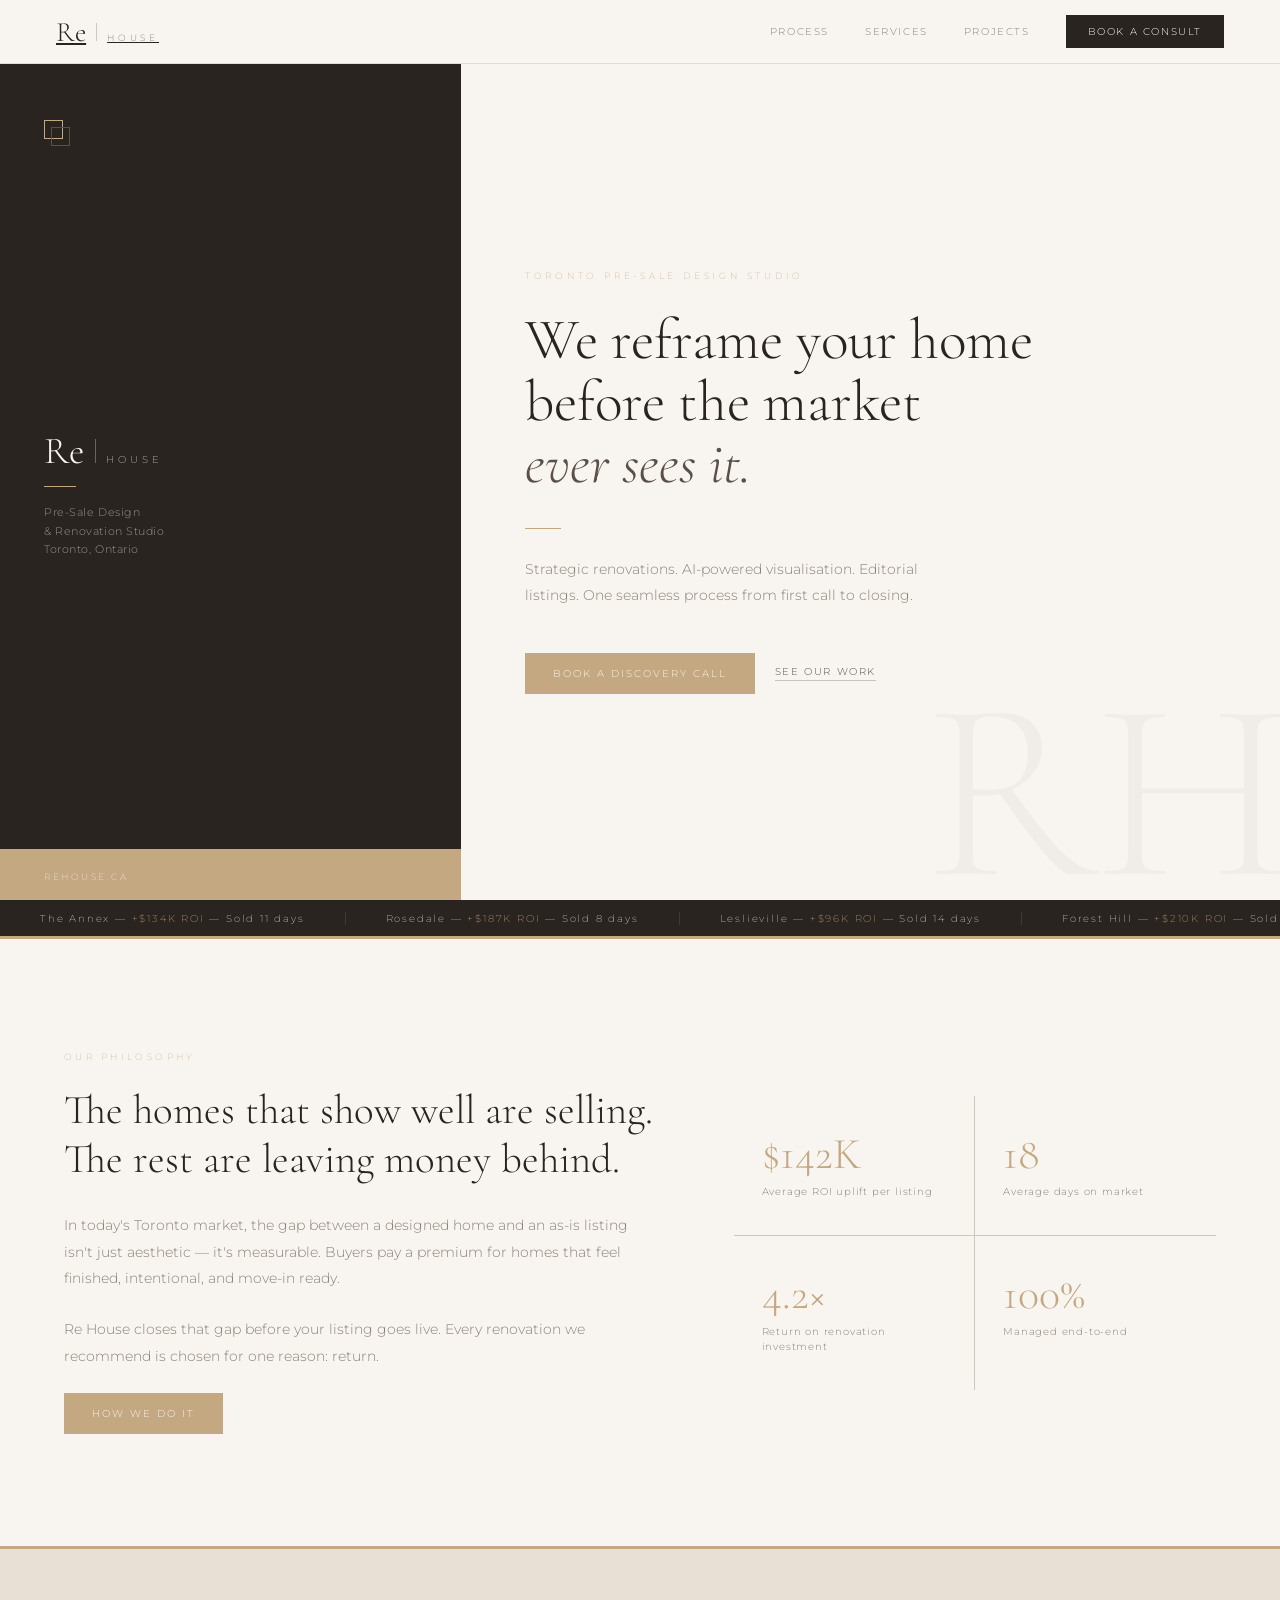
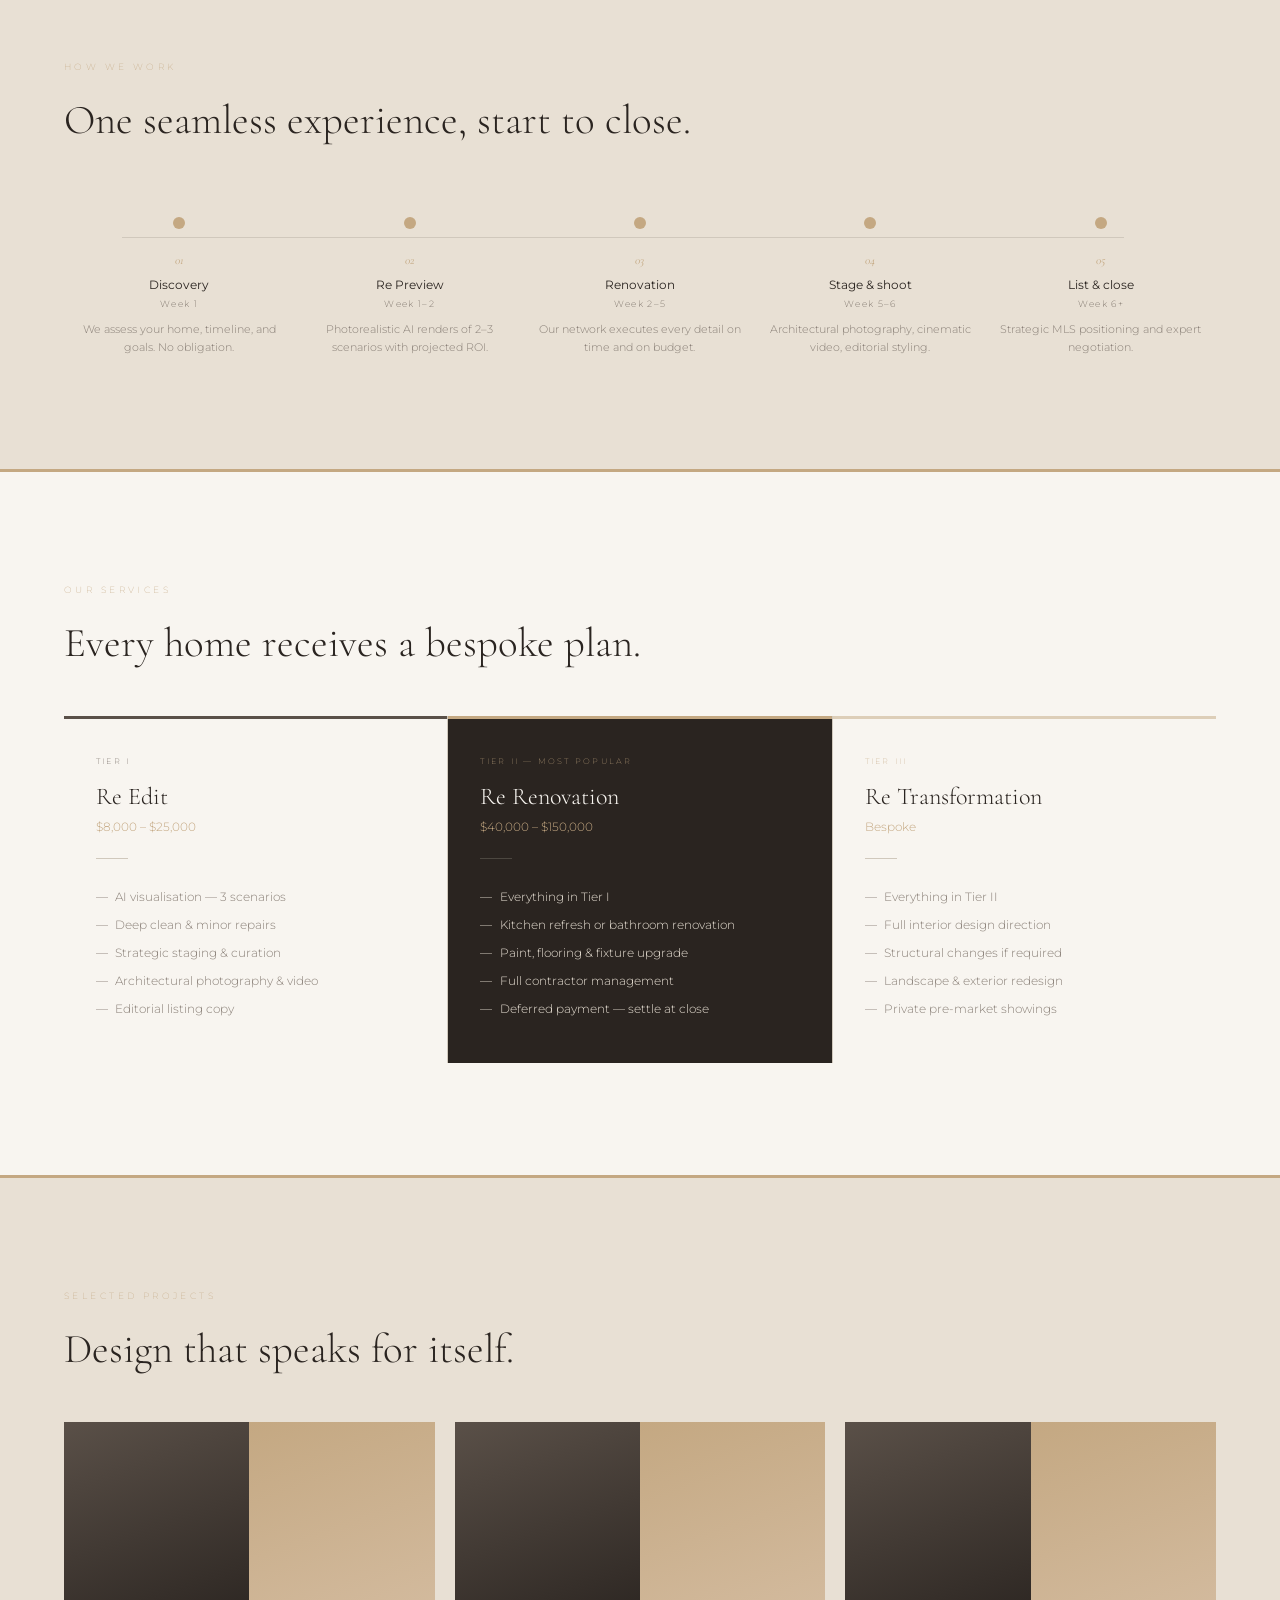
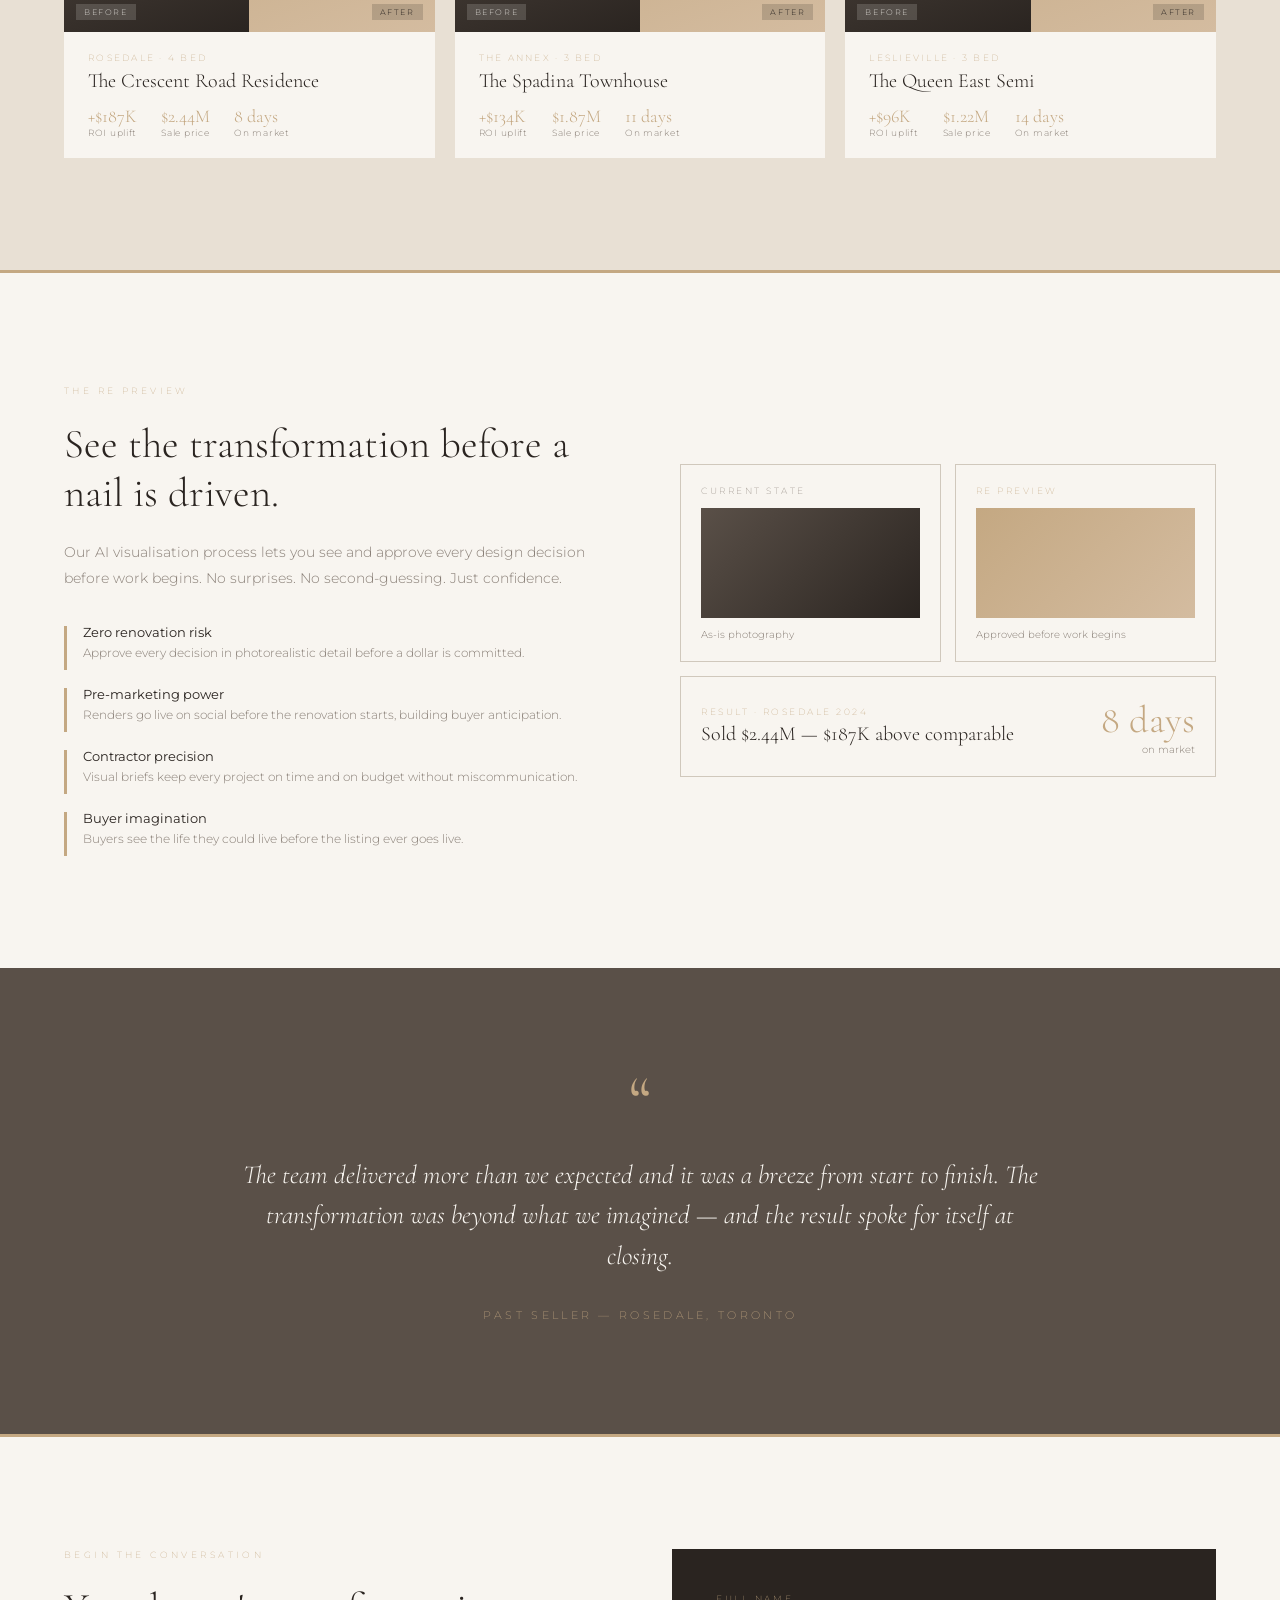
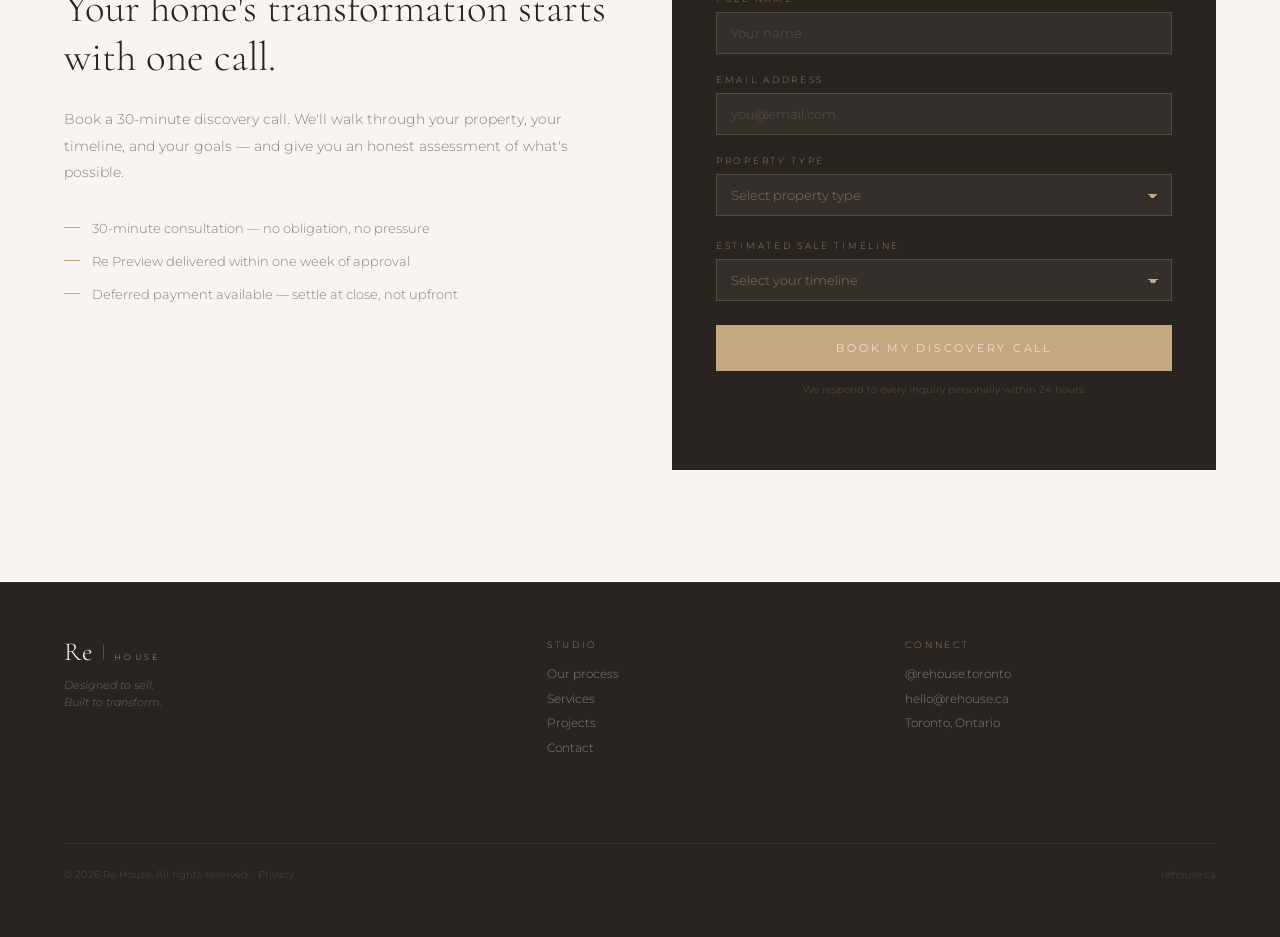
==== index.html @ 4e1f8140 "Initial commit: Re House website Static site with separated HTML/CSS/JS and assets: - index.html hom" ====
<!DOCTYPE html>
<html lang="en">
<head>
  <meta charset="UTF-8">
  <meta name="viewport" content="width=device-width, initial-scale=1.0">

  <!-- ============================================================
       SEO
       ============================================================ -->
  <title>Re House — Toronto Pre-Sale Design &amp; Renovation Studio</title>
  <meta name="description" content="Re House prepares Toronto homes for sale with strategic renovations, AI-powered visualisation and editorial listings. One seamless process from first call to closing.">
  <meta name="author" content="Re House">
  <link rel="canonical" href="https://rehouse.ca/">

  <!-- Social sharing (Open Graph + Twitter) -->
  <meta property="og:type" content="website">
  <meta property="og:title" content="Re House — Toronto Pre-Sale Design &amp; Renovation Studio">
  <meta property="og:description" content="We reframe your home before the market ever sees it. Strategic renovations, AI visualisation and editorial listings.">
  <meta property="og:url" content="https://rehouse.ca/">
  <meta property="og:image" content="https://rehouse.ca/assets/images/rehouse-logo-square-dark.jpg">
  <meta property="og:locale" content="en_CA">
  <meta name="twitter:card" content="summary_large_image">
  <meta name="twitter:title" content="Re House — Toronto Pre-Sale Design &amp; Renovation Studio">
  <meta name="twitter:description" content="We reframe your home before the market ever sees it.">
  <meta name="twitter:image" content="https://rehouse.ca/assets/images/rehouse-logo-square-dark.jpg">
  <meta name="theme-color" content="#2A2420">

  <!-- Favicon -->
  <link rel="icon" type="image/svg+xml" href="assets/icons/favicon.svg">
  <link rel="apple-touch-icon" href="assets/images/rehouse-logo-square-dark.jpg">

  <!-- ============================================================
       FONTS
       ============================================================ -->
  <link rel="preconnect" href="https://fonts.googleapis.com">
  <link rel="preconnect" href="https://fonts.gstatic.com" crossorigin>
  <link href="https://fonts.googleapis.com/css2?family=Cormorant+Garamond:ital,wght@0,200;0,300;0,400;1,200;1,300;1,400&family=Montserrat:wght@200;300;400;500&display=swap" rel="stylesheet">

  <!-- ============================================================
       STYLES
       ============================================================ -->
  <link rel="stylesheet" href="css/style.css">
  <link rel="stylesheet" href="css/responsive.css">

  <!-- ============================================================
       STRUCTURED DATA — helps Google show the business properly
       ============================================================ -->
  <script type="application/ld+json">
  {
    "@context": "https://schema.org",
    "@type": "HomeAndConstructionBusiness",
    "name": "Re House",
    "description": "Pre-sale design and renovation studio preparing Toronto homes for market.",
    "url": "https://rehouse.ca/",
    "email": "hello@rehouse.ca",
    "areaServed": {
      "@type": "City",
      "name": "Toronto",
      "address": {
        "@type": "PostalAddress",
        "addressRegion": "ON",
        "addressCountry": "CA"
      }
    },
    "slogan": "Designed to sell. Built to transform."
  }
  </script>
</head>

<body>

<a class="skip-link" href="#main">Skip to content</a>

<!-- ==============================================================
     NAVIGATION
     ============================================================== -->
<nav class="nav">
  <a class="nav__logo" href="#top" aria-label="Re House — home">
    <span class="wordmark">
      <span class="wordmark__re">Re</span>
      <span class="wordmark__divider"></span>
      <span class="wordmark__house">House</span>
    </span>
  </a>

  <button class="nav__toggle" type="button" aria-label="Toggle menu" aria-expanded="false" aria-controls="nav-links">
    <span></span><span></span><span></span>
  </button>

  <div class="nav__links" id="nav-links">
    <a href="#process"  class="nav__link">Process</a>
    <a href="#services" class="nav__link">Services</a>
    <a href="#projects" class="nav__link">Projects</a>
    <a href="#contact"  class="nav__cta" data-booking-link>Book a consult</a>
  </div>
</nav>

<main id="main">

  <!-- ============================================================
       HERO
       ============================================================ -->
  <section class="hero" id="top">
    <div class="hero__left">
      <div class="mark hero__mark" aria-hidden="true">
        <span class="mark__sq mark__sq--front"></span>
        <span class="mark__sq mark__sq--back"></span>
      </div>

      <div class="hero__logo">
        <span class="wordmark">
          <span class="wordmark__re">Re</span>
          <span class="wordmark__divider"></span>
          <span class="wordmark__house">House</span>
        </span>
        <div class="hero__rule"></div>
        <p class="hero__left-body">
          Pre-Sale Design<br>
          &amp; Renovation Studio<br>
          Toronto, Ontario
        </p>
      </div>

      <div class="hero__left-foot">
        <span class="hero__left-foot-text">rehouse.ca</span>
      </div>
    </div>

    <div class="hero__right">
      <span class="hero__watermark" aria-hidden="true">RH</span>
      <p class="hero__eyebrow">Toronto Pre-Sale Design Studio</p>
      <h1 class="hero__title">
        We reframe your home<br>
        before the market<br>
        <em>ever sees it.</em>
      </h1>
      <div class="hero__accent"></div>
      <p class="hero__sub">
        Strategic renovations. AI-powered visualisation. Editorial listings.
        One seamless process from first call to closing.
      </p>
      <div class="hero__buttons">
        <a href="#contact"  class="btn-primary" data-booking-link>Book a discovery call</a>
        <a href="#projects" class="btn-ghost">See our work</a>
      </div>
    </div>
  </section>


  <!-- ============================================================
       RESULTS TICKER
       ============================================================ -->
  <div class="ticker" aria-hidden="true">
    <div class="ticker__track">
      <span class="ticker__item">The Annex — <span>+$134K ROI</span> — Sold 11 days</span>
      <span class="ticker__item">Rosedale — <span>+$187K ROI</span> — Sold 8 days</span>
      <span class="ticker__item">Leslieville — <span>+$96K ROI</span> — Sold 14 days</span>
      <span class="ticker__item">Forest Hill — <span>+$210K ROI</span> — Sold 6 days</span>
      <span class="ticker__item">Yorkville — <span>+$158K ROI</span> — Sold 9 days</span>
      <!-- Duplicated so the loop is seamless — keep both sets in sync -->
      <span class="ticker__item">The Annex — <span>+$134K ROI</span> — Sold 11 days</span>
      <span class="ticker__item">Rosedale — <span>+$187K ROI</span> — Sold 8 days</span>
      <span class="ticker__item">Leslieville — <span>+$96K ROI</span> — Sold 14 days</span>
      <span class="ticker__item">Forest Hill — <span>+$210K ROI</span> — Sold 6 days</span>
      <span class="ticker__item">Yorkville — <span>+$158K ROI</span> — Sold 9 days</span>
    </div>
  </div>


  <!-- ============================================================
       INTRO / PHILOSOPHY
       ============================================================ -->
  <div class="accent-bar"></div>
  <section class="section intro" id="philosophy">
    <div class="reveal">
      <p class="eyebrow">Our philosophy</p>
      <h2 class="h2 h2--gap">The homes that show well are selling. The rest are leaving money behind.</h2>
      <p class="intro__body">
        In today's Toronto market, the gap between a designed home and an as-is listing
        isn't just aesthetic — it's measurable. Buyers pay a premium for homes that feel
        finished, intentional, and move-in ready.
      </p>
      <p class="intro__body">
        Re House closes that gap before your listing goes live. Every renovation we
        recommend is chosen for one reason: return.
      </p>
      <a href="#process" class="btn-primary">How we do it</a>
    </div>

    <div class="stats reveal">
      <div class="stat">
        <div class="stat__number">$142K</div>
        <div class="stat__label">Average ROI uplift per listing</div>
      </div>
      <div class="stat">
        <div class="stat__number">18</div>
        <div class="stat__label">Average days on market</div>
      </div>
      <div class="stat">
        <div class="stat__number">4.2×</div>
        <div class="stat__label">Return on renovation investment</div>
      </div>
      <div class="stat">
        <div class="stat__number">100%</div>
        <div class="stat__label">Managed end-to-end</div>
      </div>
    </div>
  </section>


  <!-- ============================================================
       PROCESS
       ============================================================ -->
  <div class="accent-bar"></div>
  <section class="section process" id="process">
    <p class="eyebrow">How we work</p>
    <h2 class="h2 h2--gap-xl">One seamless experience, start to close.</h2>

    <div class="steps">
      <div class="steps__spine" aria-hidden="true"></div>

      <div class="step reveal">
        <div class="step__dot"></div>
        <div class="step__number">01</div>
        <h3 class="step__title">Discovery</h3>
        <div class="step__meta">Week 1</div>
        <p class="step__body">We assess your home, timeline, and goals. No obligation.</p>
      </div>

      <div class="step reveal">
        <div class="step__dot"></div>
        <div class="step__number">02</div>
        <h3 class="step__title">Re Preview</h3>
        <div class="step__meta">Week 1–2</div>
        <p class="step__body">Photorealistic AI renders of 2–3 scenarios with projected ROI.</p>
      </div>

      <div class="step reveal">
        <div class="step__dot"></div>
        <div class="step__number">03</div>
        <h3 class="step__title">Renovation</h3>
        <div class="step__meta">Week 2–5</div>
        <p class="step__body">Our network executes every detail on time and on budget.</p>
      </div>

      <div class="step reveal">
        <div class="step__dot"></div>
        <div class="step__number">04</div>
        <h3 class="step__title">Stage &amp; shoot</h3>
        <div class="step__meta">Week 5–6</div>
        <p class="step__body">Architectural photography, cinematic video, editorial styling.</p>
      </div>

      <div class="step reveal">
        <div class="step__dot"></div>
        <div class="step__number">05</div>
        <h3 class="step__title">List &amp; close</h3>
        <div class="step__meta">Week 6+</div>
        <p class="step__body">Strategic MLS positioning and expert negotiation.</p>
      </div>
    </div>
  </section>


  <!-- ============================================================
       SERVICES
       ============================================================ -->
  <div class="accent-bar"></div>
  <section class="section services" id="services">
    <p class="eyebrow">Our services</p>
    <h2 class="h2 h2--gap-lg">Every home receives a bespoke plan.</h2>

    <div class="tiers">
      <article class="tier reveal">
        <div class="tier__bar"></div>
        <div class="tier__badge">Tier I</div>
        <h3 class="tier__name">Re Edit</h3>
        <div class="tier__price">$8,000 – $25,000</div>
        <div class="tier__rule"></div>
        <ul class="tier__list">
          <li>AI visualisation — 3 scenarios</li>
          <li>Deep clean &amp; minor repairs</li>
          <li>Strategic staging &amp; curation</li>
          <li>Architectural photography &amp; video</li>
          <li>Editorial listing copy</li>
        </ul>
      </article>

      <article class="tier tier--featured reveal">
        <div class="tier__bar"></div>
        <div class="tier__badge">Tier II — Most popular</div>
        <h3 class="tier__name">Re Renovation</h3>
        <div class="tier__price">$40,000 – $150,000</div>
        <div class="tier__rule"></div>
        <ul class="tier__list">
          <li>Everything in Tier I</li>
          <li>Kitchen refresh or bathroom renovation</li>
          <li>Paint, flooring &amp; fixture upgrade</li>
          <li>Full contractor management</li>
          <li>Deferred payment — settle at close</li>
        </ul>
      </article>

      <article class="tier tier--bespoke reveal">
        <div class="tier__bar"></div>
        <div class="tier__badge">Tier III</div>
        <h3 class="tier__name">Re Transformation</h3>
        <div class="tier__price">Bespoke</div>
        <div class="tier__rule"></div>
        <ul class="tier__list">
          <li>Everything in Tier II</li>
          <li>Full interior design direction</li>
          <li>Structural changes if required</li>
          <li>Landscape &amp; exterior redesign</li>
          <li>Private pre-market showings</li>
        </ul>
      </article>
    </div>
  </section>


  <!-- ============================================================
       PROJECTS
       ------------------------------------------------------------
       To swap in real photography: drop the images into
       assets/images/ and replace the .project__pane divs with
       <img src="assets/images/your-photo.jpg" alt="...">
       ============================================================ -->
  <div class="accent-bar"></div>
  <section class="section projects" id="projects">
    <p class="eyebrow">Selected projects</p>
    <h2 class="h2 h2--gap-lg">Design that speaks for itself.</h2>

    <div class="projects__grid">
      <article class="project reveal">
        <div class="project__media">
          <div class="project__pane project__pane--before"><span class="project__tag project__tag--before">Before</span></div>
          <div class="project__pane project__pane--after"><span class="project__tag project__tag--after">After</span></div>
        </div>
        <div class="project__info">
          <div class="project__hood">Rosedale · 4 bed</div>
          <h3 class="project__name">The Crescent Road Residence</h3>
          <div class="project__stats">
            <div><div class="project__stat-value">+$187K</div><div class="project__stat-label">ROI uplift</div></div>
            <div><div class="project__stat-value">$2.44M</div><div class="project__stat-label">Sale price</div></div>
            <div><div class="project__stat-value">8 days</div><div class="project__stat-label">On market</div></div>
          </div>
        </div>
      </article>

      <article class="project reveal">
        <div class="project__media">
          <div class="project__pane project__pane--before"><span class="project__tag project__tag--before">Before</span></div>
          <div class="project__pane project__pane--after"><span class="project__tag project__tag--after">After</span></div>
        </div>
        <div class="project__info">
          <div class="project__hood">The Annex · 3 bed</div>
          <h3 class="project__name">The Spadina Townhouse</h3>
          <div class="project__stats">
            <div><div class="project__stat-value">+$134K</div><div class="project__stat-label">ROI uplift</div></div>
            <div><div class="project__stat-value">$1.87M</div><div class="project__stat-label">Sale price</div></div>
            <div><div class="project__stat-value">11 days</div><div class="project__stat-label">On market</div></div>
          </div>
        </div>
      </article>

      <article class="project reveal">
        <div class="project__media">
          <div class="project__pane project__pane--before"><span class="project__tag project__tag--before">Before</span></div>
          <div class="project__pane project__pane--after"><span class="project__tag project__tag--after">After</span></div>
        </div>
        <div class="project__info">
          <div class="project__hood">Leslieville · 3 bed</div>
          <h3 class="project__name">The Queen East Semi</h3>
          <div class="project__stats">
            <div><div class="project__stat-value">+$96K</div><div class="project__stat-label">ROI uplift</div></div>
            <div><div class="project__stat-value">$1.22M</div><div class="project__stat-label">Sale price</div></div>
            <div><div class="project__stat-value">14 days</div><div class="project__stat-label">On market</div></div>
          </div>
        </div>
      </article>
    </div>
  </section>


  <!-- ============================================================
       RE PREVIEW (AI VISUALISATION)
       ============================================================ -->
  <div class="accent-bar"></div>
  <section class="section preview" id="re-preview">
    <div class="reveal">
      <p class="eyebrow">The Re Preview</p>
      <h2 class="h2 h2--gap-sm">See the transformation before a nail is driven.</h2>
      <p class="preview__body">
        Our AI visualisation process lets you see and approve every design decision
        before work begins. No surprises. No second-guessing. Just confidence.
      </p>

      <div class="preview__points">
        <div class="preview__point">
          <div class="preview__point-bar"></div>
          <div>
            <h3 class="preview__point-title">Zero renovation risk</h3>
            <p class="preview__point-body">Approve every decision in photorealistic detail before a dollar is committed.</p>
          </div>
        </div>
        <div class="preview__point">
          <div class="preview__point-bar"></div>
          <div>
            <h3 class="preview__point-title">Pre-marketing power</h3>
            <p class="preview__point-body">Renders go live on social before the renovation starts, building buyer anticipation.</p>
          </div>
        </div>
        <div class="preview__point">
          <div class="preview__point-bar"></div>
          <div>
            <h3 class="preview__point-title">Contractor precision</h3>
            <p class="preview__point-body">Visual briefs keep every project on time and on budget without miscommunication.</p>
          </div>
        </div>
        <div class="preview__point">
          <div class="preview__point-bar"></div>
          <div>
            <h3 class="preview__point-title">Buyer imagination</h3>
            <p class="preview__point-body">Buyers see the life they could live before the listing ever goes live.</p>
          </div>
        </div>
      </div>
    </div>

    <div class="preview__cards reveal">
      <div class="preview__card">
        <div class="preview__card-label">Current state</div>
        <div class="preview__block"></div>
        <div class="preview__caption">As-is photography</div>
      </div>
      <div class="preview__card preview__card--after">
        <div class="preview__card-label">Re Preview</div>
        <div class="preview__block preview__block--after"></div>
        <div class="preview__caption">Approved before work begins</div>
      </div>
      <div class="preview__result">
        <div>
          <div class="preview__result-label">Result · Rosedale 2024</div>
          <div class="preview__result-headline">Sold $2.44M — $187K above comparable</div>
        </div>
        <div class="preview__result-figure">
          <div class="preview__result-number">8 days</div>
          <div class="preview__result-caption">on market</div>
        </div>
      </div>
    </div>
  </section>


  <!-- ============================================================
       TESTIMONIAL
       ============================================================ -->
  <section class="section quote">
    <div class="quote__mark" aria-hidden="true">&ldquo;</div>
    <blockquote class="quote__text">
      The team delivered more than we expected and it was a breeze from start to finish.
      The transformation was beyond what we imagined — and the result spoke for itself at closing.
    </blockquote>
    <div class="quote__attr">Past Seller — Rosedale, Toronto</div>
  </section>


  <!-- ============================================================
       CONTACT
       ============================================================ -->
  <div class="accent-bar"></div>
  <section class="section contact" id="contact">
    <div class="reveal">
      <p class="eyebrow">Begin the conversation</p>
      <h2 class="h2 h2--gap-md">Your home's transformation starts with one call.</h2>
      <p class="contact__body">
        Book a 30-minute discovery call. We'll walk through your property, your timeline,
        and your goals — and give you an honest assessment of what's possible.
      </p>
      <div class="contact__checks">
        <div class="contact__check">
          <div class="contact__dash"></div>
          <p class="contact__check-text">30-minute consultation — no obligation, no pressure</p>
        </div>
        <div class="contact__check">
          <div class="contact__dash"></div>
          <p class="contact__check-text">Re Preview delivered within one week of approval</p>
        </div>
        <div class="contact__check">
          <div class="contact__dash"></div>
          <p class="contact__check-text">Deferred payment available — settle at close, not upfront</p>
        </div>
      </div>
    </div>

    <!-- If a Tally form ID is set in js/config.js, this whole block is
         automatically replaced with the live Tally form. -->
    <div class="form" data-form-wrapper>
      <form data-contact-form novalidate>
        <label class="form__label" for="field-name">Full name</label>
        <input class="form__input" id="field-name" name="name" type="text" placeholder="Your name" required autocomplete="name">

        <label class="form__label" for="field-email">Email address</label>
        <input class="form__input" id="field-email" name="email" type="email" placeholder="you@email.com" required autocomplete="email">

        <label class="form__label" for="field-property">Property type</label>
        <select class="form__select" id="field-property" name="property_type" required>
          <option value="">Select property type</option>
          <option>Detached home</option>
          <option>Semi-detached</option>
          <option>Townhouse</option>
          <option>Condo</option>
        </select>

        <label class="form__label" for="field-timeline">Estimated sale timeline</label>
        <select class="form__select" id="field-timeline" name="timeline" required>
          <option value="">Select your timeline</option>
          <option>1–3 months</option>
          <option>3–6 months</option>
          <option>6–12 months</option>
        </select>

        <!-- Spam trap — invisible to humans, irresistible to bots -->
        <div class="form__honeypot" aria-hidden="true">
          <label for="field-company">Company website</label>
          <input id="field-company" name="company_website" type="text" tabindex="-1" autocomplete="off">
        </div>

        <button class="form__button" type="submit">Book my discovery call</button>
        <p class="form__note">We respond to every inquiry personally within 24 hours.</p>
        <p class="form__status" data-form-status role="status" aria-live="polite"></p>
      </form>
    </div>
  </section>

</main>


<!-- ==============================================================
     FOOTER
     ============================================================== -->
<footer class="footer">
  <div>
    <div class="footer__logo">
      <span class="wordmark">
        <span class="wordmark__re">Re</span>
        <span class="wordmark__divider"></span>
        <span class="wordmark__house">House</span>
      </span>
    </div>
    <p class="footer__tagline">Designed to sell.<br>Built to transform.</p>
  </div>

  <div>
    <div class="footer__col-title">Studio</div>
    <div class="footer__links">
      <a href="#process"  class="footer__link">Our process</a>
      <a href="#services" class="footer__link">Services</a>
      <a href="#projects" class="footer__link">Projects</a>
      <a href="#contact"  class="footer__link">Contact</a>
    </div>
  </div>

  <div>
    <div class="footer__col-title">Connect</div>
    <div class="footer__links">
      <a href="https://instagram.com/rehouse.toronto" class="footer__link" target="_blank" rel="noopener">@rehouse.toronto</a>
      <a href="mailto:hello@rehouse.ca" class="footer__link">hello@rehouse.ca</a>
      <span class="footer__link">Toronto, Ontario</span>
    </div>
  </div>

  <div class="footer__bottom">
    <div class="footer__copy">
      © <span data-year>2026</span> Re House. All rights reserved. ·
      <a href="privacy.html">Privacy</a>
    </div>
    <div class="footer__copy">rehouse.ca</div>
  </div>
</footer>


<!-- ==============================================================
     SCRIPTS — config first, then behaviour
     ============================================================== -->
<script src="js/config.js"></script>
<script src="js/main.js"></script>

</body>
</html>
---- css/style.css ----
/* ==========================================================================
   RE HOUSE — Main Stylesheet
   --------------------------------------------------------------------------
   TABLE OF CONTENTS
   01. Design tokens (colours, type, spacing)
   02. Reset & base
   03. Reusable utilities
   04. Navigation
   05. Hero
   06. Ticker
   07. Intro / philosophy
   08. Process
   09. Services
   10. Projects
   11. Re Preview (AI)
   12. Quote
   13. Contact / CTA
   14. Footer
   15. Animations
   16. Legal pages
   --------------------------------------------------------------------------
   Responsive rules live in css/responsive.css
   ========================================================================== */


/* ==========================================================================
   01. DESIGN TOKENS
   Change a colour here and it updates everywhere on the site.
   ========================================================================== */
:root {
  /* Brand colours */
  --bone:         #F8F5F0;
  --pebble:       #E8E0D4;
  --tan:          #C4A882;
  --tan-light:    #D4BCA0;
  --charcoal:     #5A5048;
  --charcoal-dk:  #3E3830;
  --black:        #2A2420;
  --mid:          #8A8078;
  --light-mid:    #B0A89C;

  /* Lines & borders */
  --border:       rgba(42, 36, 32, 0.12);
  --border-solid: #D0C8BC;

  /* Typography */
  --font-body:    'Montserrat', -apple-system, BlinkMacSystemFont, sans-serif;
  --font-display: 'Cormorant Garamond', Georgia, serif;

  /* Layout */
  --nav-height:   64px;
  --section-y:    7rem;   /* vertical padding on sections */
  --section-x:    4rem;   /* horizontal padding on sections */
}


/* ==========================================================================
   02. RESET & BASE
   ========================================================================== */
*,
*::before,
*::after {
  box-sizing: border-box;
  margin: 0;
  padding: 0;
}

html {
  scroll-behavior: smooth;
  scroll-padding-top: var(--nav-height);
}

body {
  font-family: var(--font-body);
  background: var(--bone);
  color: var(--black);
  overflow-x: hidden;
  -webkit-font-smoothing: antialiased;
}

img {
  max-width: 100%;
  display: block;
}

a {
  color: inherit;
}

/* Visible focus outline for keyboard users (accessibility) */
:focus-visible {
  outline: 2px solid var(--tan);
  outline-offset: 3px;
}

/* Skip link — hidden until focused via keyboard */
.skip-link {
  position: absolute;
  left: -9999px;
  top: 0;
  z-index: 200;
  background: var(--black);
  color: var(--bone);
  padding: 12px 20px;
  font-size: 12px;
  letter-spacing: 0.1em;
  text-transform: uppercase;
  text-decoration: none;
}
.skip-link:focus {
  left: 0;
}


/* ==========================================================================
   03. REUSABLE UTILITIES
   ========================================================================== */
.section {
  padding: var(--section-y) var(--section-x);
}

.accent-bar {
  height: 3px;
  background: var(--tan);
}

.eyebrow {
  font-size: 9px;
  font-weight: 200;
  letter-spacing: 0.38em;
  text-transform: uppercase;
  color: var(--tan);
  margin-bottom: 1.5rem;
}

.h2 {
  font-family: var(--font-display);
  font-size: clamp(26px, 3.2vw, 44px);
  font-weight: 300;
  line-height: 1.2;
  color: var(--black);
}

.h2--gap        { margin-bottom: 1.75rem; }
.h2--gap-sm     { margin-bottom: 1.25rem; }
.h2--gap-md     { margin-bottom: 1.5rem; }
.h2--gap-lg     { margin-bottom: 3rem; }
.h2--gap-xl     { margin-bottom: 4.5rem; }

/* Buttons */
.btn-primary {
  display: inline-block;
  font-size: 10px;
  font-weight: 300;
  letter-spacing: 0.2em;
  text-transform: uppercase;
  background: var(--tan);
  color: var(--bone);
  padding: 14px 28px;
  text-decoration: none;
  border: none;
  cursor: pointer;
  transition: background 0.2s ease;
}
.btn-primary:hover,
.btn-primary:focus {
  background: var(--charcoal);
}

.btn-ghost {
  font-size: 10px;
  font-weight: 300;
  letter-spacing: 0.16em;
  text-transform: uppercase;
  color: var(--charcoal);
  text-decoration: none;
  border-bottom: 0.5px solid rgba(90, 80, 72, 0.3);
  padding-bottom: 2px;
  transition: color 0.2s ease;
}
.btn-ghost:hover,
.btn-ghost:focus {
  color: var(--tan);
}

/* Wordmark — used in nav, hero and footer at different sizes */
.wordmark {
  display: flex;
  align-items: baseline;
  gap: 10px;
}
.wordmark__re {
  font-family: var(--font-display);
  font-weight: 300;
  line-height: 1;
  letter-spacing: 0.02em;
}
.wordmark__divider {
  width: 1px;
  background: var(--border-solid);
  flex-shrink: 0;
}
.wordmark__house {
  font-family: var(--font-body);
  font-weight: 200;
  letter-spacing: 0.42em;
  text-transform: uppercase;
}


/* ==========================================================================
   04. NAVIGATION
   ========================================================================== */
.nav {
  position: fixed;
  top: 0;
  left: 0;
  right: 0;
  z-index: 100;
  height: var(--nav-height);
  display: flex;
  align-items: center;
  justify-content: space-between;
  padding: 0 3.5rem;
  background: rgba(248, 245, 240, 0.96);
  backdrop-filter: blur(14px);
  border-bottom: 0.5px solid var(--border);
}

.nav__logo .wordmark__re    { font-size: 28px; color: var(--black); }
.nav__logo .wordmark__divider { height: 18px; }
.nav__logo .wordmark__house { font-size: 9px; color: var(--charcoal); }

.nav__links {
  display: flex;
  gap: 2.25rem;
  align-items: center;
}

.nav__link {
  font-size: 10px;
  font-weight: 300;
  letter-spacing: 0.16em;
  text-transform: uppercase;
  color: var(--mid);
  text-decoration: none;
  transition: color 0.2s ease;
}
.nav__link:hover,
.nav__link:focus,
.nav__link.is-active {
  color: var(--tan);
}

.nav__cta {
  font-size: 10px;
  font-weight: 300;
  letter-spacing: 0.16em;
  text-transform: uppercase;
  background: var(--black);
  color: var(--bone);
  padding: 10px 22px;
  text-decoration: none;
  transition: background 0.2s ease;
}
.nav__cta:hover,
.nav__cta:focus {
  background: var(--charcoal);
}

/* Hamburger button — hidden on desktop, shown in responsive.css */
.nav__toggle {
  display: none;
  flex-direction: column;
  justify-content: center;
  gap: 5px;
  width: 32px;
  height: 32px;
  background: none;
  border: none;
  cursor: pointer;
  padding: 0;
}
.nav__toggle span {
  display: block;
  width: 22px;
  height: 1px;
  background: var(--black);
  transition: transform 0.25s ease, opacity 0.2s ease;
}
.nav__toggle.is-open span:nth-child(1) { transform: translateY(6px) rotate(45deg); }
.nav__toggle.is-open span:nth-child(2) { opacity: 0; }
.nav__toggle.is-open span:nth-child(3) { transform: translateY(-6px) rotate(-45deg); }


/* ==========================================================================
   05. HERO
   ========================================================================== */
.hero {
  min-height: 100vh;
  display: grid;
  grid-template-columns: 36% 64%;
  padding-top: var(--nav-height);
}

.hero__left {
  background: var(--black);
  display: flex;
  flex-direction: column;
  justify-content: space-between;
  padding: 3.5rem 2.75rem 0;
}

/* The two offset squares that form the brand mark */
.mark {
  position: relative;
  flex-shrink: 0;
}
.mark__sq {
  position: absolute;
}
.mark__sq--front { top: 0; left: 0; border: 1.5px solid var(--tan); }
.mark__sq--back  { border: 1px solid var(--charcoal); }

.hero__mark        { width: 30px; height: 30px; }
.hero__mark .mark__sq { width: 19px; height: 19px; }
.hero__mark .mark__sq--back { top: 7px; left: 7px; }

.hero__logo { margin-top: 2.5rem; }
.hero__logo .wordmark          { margin-bottom: 10px; }
.hero__logo .wordmark__re      { font-size: 38px; font-weight: 200; color: var(--bone); }
.hero__logo .wordmark__divider { height: 24px; background: rgba(208, 200, 188, 0.4); }
.hero__logo .wordmark__house   { font-size: 10px; color: var(--pebble); }

.hero__rule {
  width: 32px;
  height: 1px;
  background: var(--tan);
  margin: 16px 0;
}

.hero__left-body {
  font-size: 11px;
  font-weight: 300;
  letter-spacing: 0.05em;
  color: rgba(232, 224, 212, 0.58);
  line-height: 1.7;
}

.hero__left-foot {
  background: var(--tan);
  margin: 3rem -2.75rem 0;
  padding: 1rem 2.75rem;
}
.hero__left-foot-text {
  font-size: 9px;
  font-weight: 200;
  letter-spacing: 0.28em;
  text-transform: uppercase;
  color: var(--bone);
}

.hero__right {
  background: var(--bone);
  display: flex;
  flex-direction: column;
  justify-content: center;
  padding: 5rem 4.5rem 5rem 4rem;
  position: relative;
  overflow: hidden;
}

/* Oversized watermark letters behind the headline */
.hero__watermark {
  position: absolute;
  bottom: -0.08em;
  right: -0.04em;
  font-family: var(--font-display);
  font-size: clamp(160px, 20vw, 280px);
  font-weight: 300;
  color: rgba(42, 36, 32, 0.04);
  line-height: 1;
  pointer-events: none;
  user-select: none;
}

.hero__eyebrow {
  font-size: 9px;
  font-weight: 200;
  letter-spacing: 0.42em;
  text-transform: uppercase;
  color: var(--tan);
  margin-bottom: 1.75rem;
}

.hero__title {
  font-family: var(--font-display);
  font-size: clamp(38px, 4.5vw, 62px);
  font-weight: 300;
  color: var(--black);
  line-height: 1.08;
  margin-bottom: 2rem;
}
.hero__title em {
  font-style: italic;
  color: var(--charcoal);
}

.hero__accent {
  width: 36px;
  height: 1.5px;
  background: var(--tan);
  margin-bottom: 1.75rem;
}

.hero__sub {
  font-size: 14px;
  font-weight: 300;
  color: var(--mid);
  line-height: 1.85;
  max-width: 400px;
  margin-bottom: 2.75rem;
}

.hero__buttons {
  display: flex;
  gap: 1.25rem;
  align-items: center;
  flex-wrap: wrap;
}


/* ==========================================================================
   06. TICKER
   ========================================================================== */
.ticker {
  background: var(--black);
  height: 36px;
  overflow: hidden;
  display: flex;
  align-items: center;
}

.ticker__track {
  display: flex;
  animation: ticker-scroll 32s linear infinite;
  white-space: nowrap;
}

.ticker__item {
  font-size: 10px;
  font-weight: 200;
  letter-spacing: 0.18em;
  color: var(--pebble);
  padding: 0 2.5rem;
  border-right: 0.5px solid rgba(232, 224, 212, 0.12);
}
.ticker__item span {
  color: var(--tan);
}


/* ==========================================================================
   07. INTRO / PHILOSOPHY
   ========================================================================== */
.intro {
  display: grid;
  grid-template-columns: 1.1fr 0.9fr;
  gap: 5rem;
  align-items: center;
}

.intro__body {
  font-size: 14px;
  font-weight: 300;
  color: var(--mid);
  line-height: 1.9;
  margin-bottom: 1.5rem;
}

.stats {
  display: grid;
  grid-template-columns: 1fr 1fr;
  gap: 1px;
  background: var(--border-solid);
}

.stat {
  background: var(--bone);
  padding: 2.25rem 1.75rem;
}
.stat__number {
  font-family: var(--font-display);
  font-size: 44px;
  font-weight: 300;
  color: var(--tan);
  line-height: 1;
}
.stat__label {
  font-size: 10px;
  font-weight: 300;
  letter-spacing: 0.08em;
  color: var(--mid);
  margin-top: 0.5rem;
  line-height: 1.5;
}


/* ==========================================================================
   08. PROCESS
   ========================================================================== */
.process {
  background: var(--pebble);
}

.steps {
  display: grid;
  grid-template-columns: repeat(5, 1fr);
  position: relative;
}

.steps__spine {
  position: absolute;
  top: 20px;
  left: 5%;
  right: 8%;
  height: 0.5px;
  background: var(--border-solid);
}

.step {
  display: flex;
  flex-direction: column;
  align-items: center;
  text-align: center;
  padding: 0 0.5rem;
}
.step__dot {
  width: 12px;
  height: 12px;
  border-radius: 50%;
  background: var(--tan);
  margin-bottom: 1.5rem;
  position: relative;
  z-index: 1;
  flex-shrink: 0;
}
.step__number {
  font-family: var(--font-display);
  font-size: 12px;
  font-style: italic;
  color: var(--tan);
  margin-bottom: 0.6rem;
}
.step__title {
  font-size: 12px;
  font-weight: 400;
  color: var(--black);
  margin-bottom: 0.4rem;
}
.step__meta {
  font-size: 9px;
  font-weight: 200;
  letter-spacing: 0.15em;
  color: var(--charcoal);
  margin-bottom: 0.65rem;
}
.step__body {
  font-size: 11px;
  font-weight: 300;
  color: var(--mid);
  line-height: 1.7;
}


/* ==========================================================================
   09. SERVICES
   ========================================================================== */
.tiers {
  display: grid;
  grid-template-columns: repeat(3, 1fr);
  gap: 1px;
  background: var(--border-solid);
}

.tier {
  background: var(--bone);
  padding: 2.5rem 2rem;
  position: relative;
}
.tier--featured {
  background: var(--black);
}

.tier__bar {
  position: absolute;
  top: 0;
  left: 0;
  right: 0;
  height: 3px;
  background: var(--charcoal);
}
.tier--featured .tier__bar { background: var(--tan); }
.tier--bespoke .tier__bar  { background: var(--tan); opacity: 0.5; }

.tier__badge {
  font-size: 8px;
  font-weight: 200;
  letter-spacing: 0.28em;
  text-transform: uppercase;
  color: var(--charcoal);
  margin-bottom: 1rem;
}
.tier--featured .tier__badge,
.tier--bespoke .tier__badge { color: var(--tan); }

.tier__name {
  font-family: var(--font-display);
  font-size: 24px;
  font-weight: 300;
  color: var(--black);
  margin-bottom: 0.5rem;
}
.tier--featured .tier__name { color: var(--bone); }

.tier__price {
  font-size: 12px;
  font-weight: 300;
  color: var(--tan);
  margin-bottom: 1.5rem;
}

.tier__rule {
  width: 32px;
  height: 0.5px;
  background: var(--border-solid);
  margin-bottom: 1.5rem;
}
.tier--featured .tier__rule { background: rgba(232, 224, 212, 0.18); }

.tier__list {
  list-style: none;
  color: var(--mid);
}
.tier--featured .tier__list { color: var(--pebble); }

.tier__list li {
  font-size: 12px;
  font-weight: 300;
  padding: 5px 0 5px 1.2rem;
  position: relative;
  line-height: 1.5;
}
.tier__list li::before {
  content: '—';
  position: absolute;
  left: 0;
}


/* ==========================================================================
   10. PROJECTS
   ========================================================================== */
.projects {
  background: var(--pebble);
}

.projects__grid {
  display: grid;
  grid-template-columns: repeat(3, 1fr);
  gap: 1.25rem;
}

.project {
  background: var(--bone);
}

/* Placeholder before/after panel.
   To use real photos: replace .project__pane--before / --after
   background with url('../assets/images/your-photo.jpg') center/cover; */
.project__media {
  height: 210px;
  display: grid;
  grid-template-columns: 1fr 1fr;
}
.project__pane {
  display: flex;
  align-items: flex-end;
  padding: 0.75rem;
}
.project__pane--before {
  background: linear-gradient(160deg, var(--charcoal), var(--black));
}
.project__pane--after {
  background: linear-gradient(160deg, var(--tan), var(--tan-light));
  justify-content: flex-end;
}

.project__tag {
  font-size: 8px;
  font-weight: 300;
  letter-spacing: 0.2em;
  text-transform: uppercase;
  padding: 3px 8px;
}
.project__tag--before {
  background: rgba(248, 245, 240, 0.16);
  color: rgba(248, 245, 240, 0.8);
}
.project__tag--after {
  background: rgba(42, 36, 32, 0.18);
  color: var(--black);
}

.project__info { padding: 1.25rem 1.5rem; }

.project__hood {
  font-size: 9px;
  font-weight: 200;
  letter-spacing: 0.25em;
  text-transform: uppercase;
  color: var(--tan);
  margin-bottom: 0.4rem;
}
.project__name {
  font-family: var(--font-display);
  font-size: 20px;
  font-weight: 300;
  color: var(--black);
  margin-bottom: 0.75rem;
}
.project__stats {
  display: flex;
  gap: 1.5rem;
}
.project__stat-value {
  font-family: var(--font-display);
  font-size: 18px;
  font-weight: 300;
  color: var(--tan);
}
.project__stat-label {
  font-size: 9px;
  font-weight: 300;
  letter-spacing: 0.08em;
  color: var(--mid);
}


/* ==========================================================================
   11. RE PREVIEW (AI)
   ========================================================================== */
.preview {
  display: grid;
  grid-template-columns: 1fr 1fr;
  gap: 5rem;
  align-items: center;
}

.preview__body {
  font-size: 14px;
  font-weight: 300;
  color: var(--mid);
  line-height: 1.9;
  margin-bottom: 2rem;
}

.preview__points {
  display: flex;
  flex-direction: column;
  gap: 1rem;
}
.preview__point {
  display: flex;
  gap: 1rem;
  align-items: flex-start;
}
.preview__point-bar {
  width: 3px;
  min-height: 44px;
  background: var(--tan);
  flex-shrink: 0;
  margin-top: 2px;
}
.preview__point-title {
  font-size: 13px;
  font-weight: 400;
  color: var(--black);
  margin-bottom: 3px;
}
.preview__point-body {
  font-size: 12px;
  font-weight: 300;
  color: var(--mid);
  line-height: 1.7;
}

.preview__cards {
  display: grid;
  grid-template-columns: 1fr 1fr;
  gap: 0.85rem;
}
.preview__card {
  border: 0.5px solid var(--border-solid);
  padding: 1.25rem;
}
.preview__card-label {
  font-size: 9px;
  font-weight: 200;
  letter-spacing: 0.28em;
  text-transform: uppercase;
  color: var(--mid);
  margin-bottom: 0.75rem;
}
.preview__card--after .preview__card-label { color: var(--tan); }

.preview__block {
  height: 110px;
  margin-bottom: 0.6rem;
  background: linear-gradient(135deg, var(--charcoal), var(--black));
}
.preview__block--after {
  background: linear-gradient(135deg, var(--tan), var(--tan-light));
}

.preview__caption {
  font-size: 10px;
  font-weight: 300;
  color: var(--mid);
}

.preview__result {
  grid-column: 1 / -1;
  border: 0.5px solid var(--border-solid);
  padding: 1.25rem;
  display: flex;
  align-items: center;
  gap: 2rem;
}
.preview__result-label {
  font-size: 9px;
  font-weight: 200;
  letter-spacing: 0.28em;
  text-transform: uppercase;
  color: var(--tan);
  margin-bottom: 0.3rem;
}
.preview__result-headline {
  font-family: var(--font-display);
  font-size: 20px;
  font-weight: 300;
  color: var(--black);
}
.preview__result-figure {
  margin-left: auto;
  text-align: right;
}
.preview__result-number {
  font-family: var(--font-display);
  font-size: 38px;
  font-weight: 300;
  color: var(--tan);
}
.preview__result-caption {
  font-size: 10px;
  font-weight: 300;
  color: var(--mid);
}


/* ==========================================================================
   12. QUOTE
   ========================================================================== */
.quote {
  background: var(--charcoal);
  text-align: center;
}

.quote__mark {
  font-family: var(--font-display);
  font-size: 72px;
  font-weight: 300;
  color: var(--tan);
  line-height: 0.6;
  margin-bottom: 2rem;
}
.quote__text {
  font-family: var(--font-display);
  font-size: clamp(18px, 2.4vw, 26px);
  font-weight: 300;
  font-style: italic;
  color: var(--bone);
  max-width: 800px;
  margin: 0 auto 2rem;
  line-height: 1.55;
}
.quote__attr {
  font-size: 11px;
  font-weight: 200;
  letter-spacing: 0.3em;
  text-transform: uppercase;
  color: var(--tan);
}


/* ==========================================================================
   13. CONTACT / CTA
   ========================================================================== */
.contact {
  display: grid;
  grid-template-columns: 1fr 1fr;
  gap: 4rem;
  align-items: start;
}

.contact__body {
  font-size: 14px;
  font-weight: 300;
  color: var(--mid);
  line-height: 1.9;
  margin-bottom: 2rem;
}

.contact__checks {
  display: flex;
  flex-direction: column;
  gap: 0.75rem;
  margin-bottom: 2.5rem;
}
.contact__check {
  display: flex;
  gap: 0.75rem;
  align-items: flex-start;
}
.contact__dash {
  width: 16px;
  height: 1.5px;
  background: var(--tan);
  margin-top: 9px;
  flex-shrink: 0;
}
.contact__check-text {
  font-size: 13px;
  font-weight: 300;
  color: var(--mid);
  line-height: 1.6;
}

/* Form */
.form {
  background: var(--black);
  padding: 2.75rem;
}

.form__label {
  display: block;
  font-size: 9px;
  font-weight: 200;
  letter-spacing: 0.3em;
  text-transform: uppercase;
  color: var(--tan);
  margin-bottom: 0.5rem;
}

.form__input,
.form__select {
  width: 100%;
  background: rgba(255, 255, 255, 0.05);
  border: 0.5px solid rgba(196, 168, 130, 0.22);
  padding: 12px 14px;
  font-family: var(--font-body);
  font-size: 13px;
  font-weight: 300;
  color: var(--bone);
  outline: none;
  margin-bottom: 1.25rem;
  transition: border-color 0.2s ease;
  border-radius: 0;
}
.form__input:focus,
.form__select:focus {
  border-color: var(--tan);
}
.form__input::placeholder {
  color: rgba(196, 168, 130, 0.28);
}

.form__select {
  color: rgba(196, 168, 130, 0.55);
  margin-bottom: 1.5rem;
  appearance: none;
  background-image: linear-gradient(45deg, transparent 50%, var(--tan) 50%),
                    linear-gradient(135deg, var(--tan) 50%, transparent 50%);
  background-position: calc(100% - 18px) 19px, calc(100% - 13px) 19px;
  background-size: 5px 5px, 5px 5px;
  background-repeat: no-repeat;
}
.form__select option {
  background: var(--black);
  color: var(--bone);
}

/* Invalid field state — added by js/main.js on submit */
.form__input.is-invalid,
.form__select.is-invalid {
  border-color: #C4726A;
}

.form__button {
  width: 100%;
  background: var(--tan);
  border: none;
  padding: 16px;
  font-family: var(--font-body);
  font-size: 11px;
  font-weight: 300;
  letter-spacing: 0.25em;
  text-transform: uppercase;
  color: var(--bone);
  cursor: pointer;
  transition: background 0.2s ease, opacity 0.2s ease;
}
.form__button:hover:not(:disabled) {
  background: var(--charcoal);
}
.form__button:disabled {
  opacity: 0.6;
  cursor: default;
}

.form__note {
  font-size: 10px;
  font-weight: 300;
  color: rgba(196, 168, 130, 0.32);
  margin-top: 0.75rem;
  text-align: center;
}

/* Status message shown after submit */
.form__status {
  font-size: 12px;
  font-weight: 300;
  line-height: 1.6;
  margin-top: 1rem;
  text-align: center;
  min-height: 1.2em;
}
.form__status--success { color: var(--tan); }
.form__status--error   { color: #E0938A; }

/* Honeypot — invisible field that only bots fill in */
.form__honeypot {
  position: absolute;
  left: -9999px;
  opacity: 0;
  height: 0;
  width: 0;
}


/* ==========================================================================
   14. FOOTER
   ========================================================================== */
.footer {
  background: var(--black);
  border-top: 0.5px solid rgba(196, 168, 130, 0.1);
  padding: 3.5rem var(--section-x);
  display: grid;
  grid-template-columns: 1.4fr 1fr 1fr;
  gap: 3rem;
}

.footer__logo { margin-bottom: 0.75rem; }
.footer__logo .wordmark__re       { font-size: 26px; font-weight: 200; color: var(--bone); }
.footer__logo .wordmark__divider  { height: 16px; background: rgba(208, 200, 188, 0.25); }
.footer__logo .wordmark__house    { font-size: 8px; color: var(--pebble); }

.footer__tagline {
  font-size: 11px;
  font-weight: 300;
  font-style: italic;
  color: rgba(232, 224, 212, 0.35);
  line-height: 1.5;
}

.footer__col-title {
  font-size: 9px;
  font-weight: 200;
  letter-spacing: 0.3em;
  text-transform: uppercase;
  color: var(--tan);
  margin-bottom: 1rem;
}

.footer__links {
  display: flex;
  flex-direction: column;
  gap: 0.6rem;
}
.footer__link {
  font-size: 12px;
  font-weight: 300;
  color: rgba(232, 224, 212, 0.48);
  text-decoration: none;
  transition: color 0.2s ease;
}
.footer__link:hover,
.footer__link:focus {
  color: var(--tan);
}

.footer__bottom {
  margin-top: 2.5rem;
  padding-top: 1.5rem;
  border-top: 0.5px solid rgba(232, 224, 212, 0.07);
  grid-column: 1 / -1;
  display: flex;
  justify-content: space-between;
  gap: 1rem;
  flex-wrap: wrap;
}
.footer__copy {
  font-size: 10px;
  font-weight: 300;
  color: rgba(232, 224, 212, 0.2);
}
.footer__copy a {
  color: inherit;
  text-decoration: none;
}
.footer__copy a:hover { color: var(--tan); }


/* ==========================================================================
   15. ANIMATIONS
   ========================================================================== */
@keyframes ticker-scroll {
  0%   { transform: translateX(0); }
  100% { transform: translateX(-50%); }
}

@keyframes fade-up {
  from { opacity: 0; transform: translateY(18px); }
  to   { opacity: 1; transform: translateY(0); }
}

.hero__right > *:not(.hero__watermark) {
  animation: fade-up 0.75s ease forwards;
  opacity: 0;
}
.hero__eyebrow { animation-delay: 0.20s; }
.hero__title   { animation-delay: 0.35s; }
.hero__accent  { animation-delay: 0.48s; }
.hero__sub     { animation-delay: 0.58s; }
.hero__buttons { animation-delay: 0.72s; }

/* Scroll-triggered reveal — class toggled by js/main.js */
.reveal {
  opacity: 0;
  transform: translateY(24px);
  transition: opacity 0.7s ease, transform 0.7s ease;
}
.reveal.is-visible {
  opacity: 1;
  transform: translateY(0);
}

/* Respect users who prefer reduced motion */
@media (prefers-reduced-motion: reduce) {
  *,
  *::before,
  *::after {
    animation-duration: 0.01ms !important;
    animation-iteration-count: 1 !important;
    transition-duration: 0.01ms !important;
    scroll-behavior: auto !important;
  }
  .reveal { opacity: 1; transform: none; }
  .hero__right > * { opacity: 1; }
}


/* ==========================================================================
   16. LEGAL & UTILITY PAGES (privacy, thank-you)
   ========================================================================== */
.page {
  max-width: 760px;
  margin: 0 auto;
  padding: calc(var(--nav-height) + 6rem) 2rem 6rem;
}

.page__title {
  font-family: var(--font-display);
  font-size: clamp(32px, 4vw, 52px);
  font-weight: 300;
  line-height: 1.15;
  margin-bottom: 1rem;
}

.page__meta {
  font-size: 10px;
  font-weight: 300;
  letter-spacing: 0.18em;
  text-transform: uppercase;
  color: var(--mid);
  margin-bottom: 3rem;
}

.page h2 {
  font-family: var(--font-display);
  font-size: 22px;
  font-weight: 400;
  margin: 2.5rem 0 0.75rem;
}

.page p,
.page li {
  font-size: 14px;
  font-weight: 300;
  color: var(--charcoal);
  line-height: 1.9;
}

.page p  { margin-bottom: 1rem; }
.page ul { margin: 0 0 1rem 1.25rem; }
.page a  { color: var(--tan); }

/* Thank-you page */
.thanks {
  min-height: 100vh;
  display: flex;
  flex-direction: column;
  align-items: center;
  justify-content: center;
  text-align: center;
  padding: 2rem;
}
.thanks__mark { width: 40px; height: 40px; margin-bottom: 2.5rem; }
.thanks__mark .mark__sq { width: 26px; height: 26px; }
.thanks__mark .mark__sq--back { top: 9px; left: 9px; }

.thanks__title {
  font-family: var(--font-display);
  font-size: clamp(34px, 5vw, 56px);
  font-weight: 300;
  line-height: 1.1;
  margin-bottom: 1.5rem;
}
.thanks__body {
  font-size: 14px;
  font-weight: 300;
  color: var(--mid);
  line-height: 1.9;
  max-width: 460px;
  margin-bottom: 2.5rem;
}
---- css/responsive.css ----
/* ==========================================================================
   RE HOUSE — Responsive Stylesheet
   --------------------------------------------------------------------------
   All screen-size rules live here so the main stylesheet stays readable.
   Breakpoints:
     1200px  — large laptop
     1024px  — small laptop / landscape tablet
      768px  — tablet / large phone
      480px  — phone
   ========================================================================== */


/* ==========================================================================
   LARGE LAPTOP — up to 1200px
   ========================================================================== */
@media (max-width: 1200px) {
  :root {
    --section-y: 5.5rem;
    --section-x: 2.5rem;
  }

  .nav { padding: 0 2.5rem; }

  .hero__right { padding: 4rem 3rem; }

  .intro,
  .preview { gap: 3rem; }

  .footer { padding: 3.5rem 2.5rem; }
}


/* ==========================================================================
   SMALL LAPTOP / LANDSCAPE TABLET — up to 1024px
   ========================================================================== */
@media (max-width: 1024px) {
  /* Hero stacks: dark panel on top, content below */
  .hero {
    grid-template-columns: 1fr;
    min-height: auto;
  }
  .hero__left {
    padding: 3rem 2.5rem 0;
  }
  .hero__left-foot {
    margin: 2.5rem -2.5rem 0;
    padding: 1rem 2.5rem;
  }
  .hero__right {
    padding: 4rem 2.5rem;
  }

  /* Process steps go 3-across, then wrap */
  .steps { grid-template-columns: repeat(3, 1fr); row-gap: 3rem; }
  .steps__spine { display: none; }

  /* Tiers stack to a single column so pricing stays readable */
  .tiers { grid-template-columns: 1fr; }

  .projects__grid { grid-template-columns: repeat(2, 1fr); }

  .preview { grid-template-columns: 1fr; gap: 3.5rem; }

  .contact { grid-template-columns: 1fr; gap: 3rem; }

  .footer { grid-template-columns: 1fr 1fr; }
}


/* ==========================================================================
   TABLET / LARGE PHONE — up to 768px
   ========================================================================== */
@media (max-width: 768px) {
  :root {
    --section-y: 4rem;
    --section-x: 1.5rem;
  }

  /* --- Mobile navigation --- */
  .nav {
    padding: 0 1.5rem;
  }
  .nav__toggle {
    display: flex;
  }
  .nav__links {
    position: fixed;
    top: var(--nav-height);
    left: 0;
    right: 0;
    flex-direction: column;
    align-items: stretch;
    gap: 0;
    background: var(--bone);
    border-bottom: 0.5px solid var(--border);
    padding: 1rem 1.5rem 1.75rem;
    transform: translateY(-120%);
    transition: transform 0.3s ease;
    box-shadow: 0 12px 24px rgba(42, 36, 32, 0.06);
  }
  .nav__links.is-open {
    transform: translateY(0);
  }
  .nav__link {
    font-size: 12px;
    padding: 0.9rem 0;
    border-bottom: 0.5px solid var(--border);
  }
  .nav__cta {
    margin-top: 1rem;
    text-align: center;
    font-size: 11px;
    padding: 14px 22px;
  }

  /* --- Hero --- */
  .hero__left { padding: 2.5rem 1.5rem 0; }
  .hero__left-foot {
    margin: 2rem -1.5rem 0;
    padding: 0.9rem 1.5rem;
  }
  .hero__right { padding: 3rem 1.5rem; }
  .hero__watermark { font-size: 140px; }
  .hero__sub { margin-bottom: 2rem; }
  .hero__buttons { gap: 1rem; }

  /* --- Sections --- */
  .intro { grid-template-columns: 1fr; gap: 2.5rem; }

  .steps { grid-template-columns: repeat(2, 1fr); row-gap: 2.5rem; }

  .projects__grid { grid-template-columns: 1fr; }

  .preview__cards { gap: 0.75rem; }
  .preview__result { flex-direction: column; align-items: flex-start; gap: 1rem; }
  .preview__result-figure { margin-left: 0; text-align: left; }

  .form { padding: 2rem 1.5rem; }

  .footer {
    grid-template-columns: 1fr;
    gap: 2.25rem;
    padding: 3rem 1.5rem;
  }
  .footer__bottom { flex-direction: column; gap: 0.5rem; }

  .page { padding: calc(var(--nav-height) + 4rem) 1.5rem 4rem; }
}


/* ==========================================================================
   PHONE — up to 480px
   ========================================================================== */
@media (max-width: 480px) {
  .hero__title { font-size: 34px; }
  .hero__buttons { flex-direction: column; align-items: flex-start; }
  .btn-primary { width: 100%; text-align: center; }

  .stats { grid-template-columns: 1fr; }
  .stat  { padding: 1.75rem 1.25rem; }
  .stat__number { font-size: 36px; }

  .steps { grid-template-columns: 1fr; row-gap: 2rem; }
  .step  { align-items: flex-start; text-align: left; }

  .project__stats { gap: 1rem; flex-wrap: wrap; }

  .preview__cards { grid-template-columns: 1fr; }

  .quote__mark { font-size: 56px; }

  .tier { padding: 2rem 1.5rem; }
}


/* ==========================================================================
   PRINT
   ========================================================================== */
@media print {
  .nav,
  .ticker,
  .form,
  .nav__toggle { display: none !important; }

  body { background: #fff; color: #000; }
  .section { padding: 1rem 0; }
  .reveal { opacity: 1; transform: none; }
}
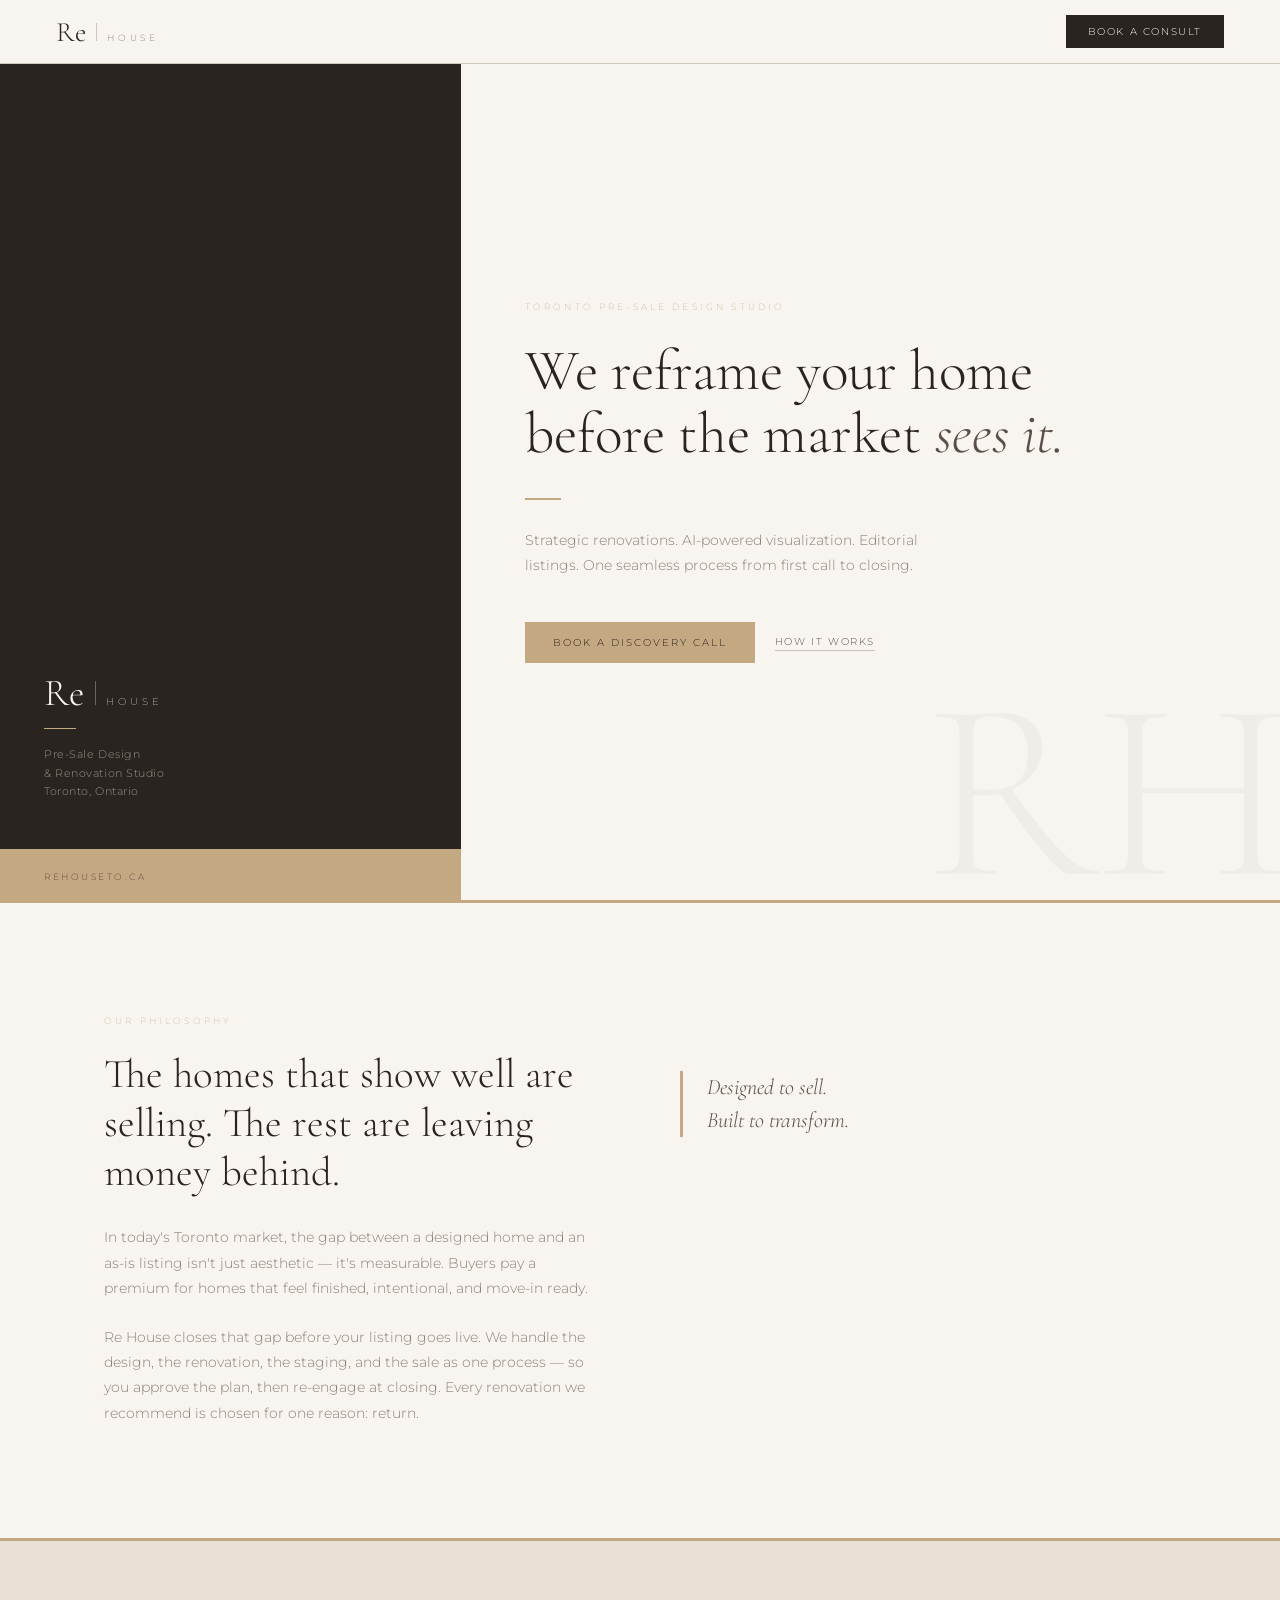
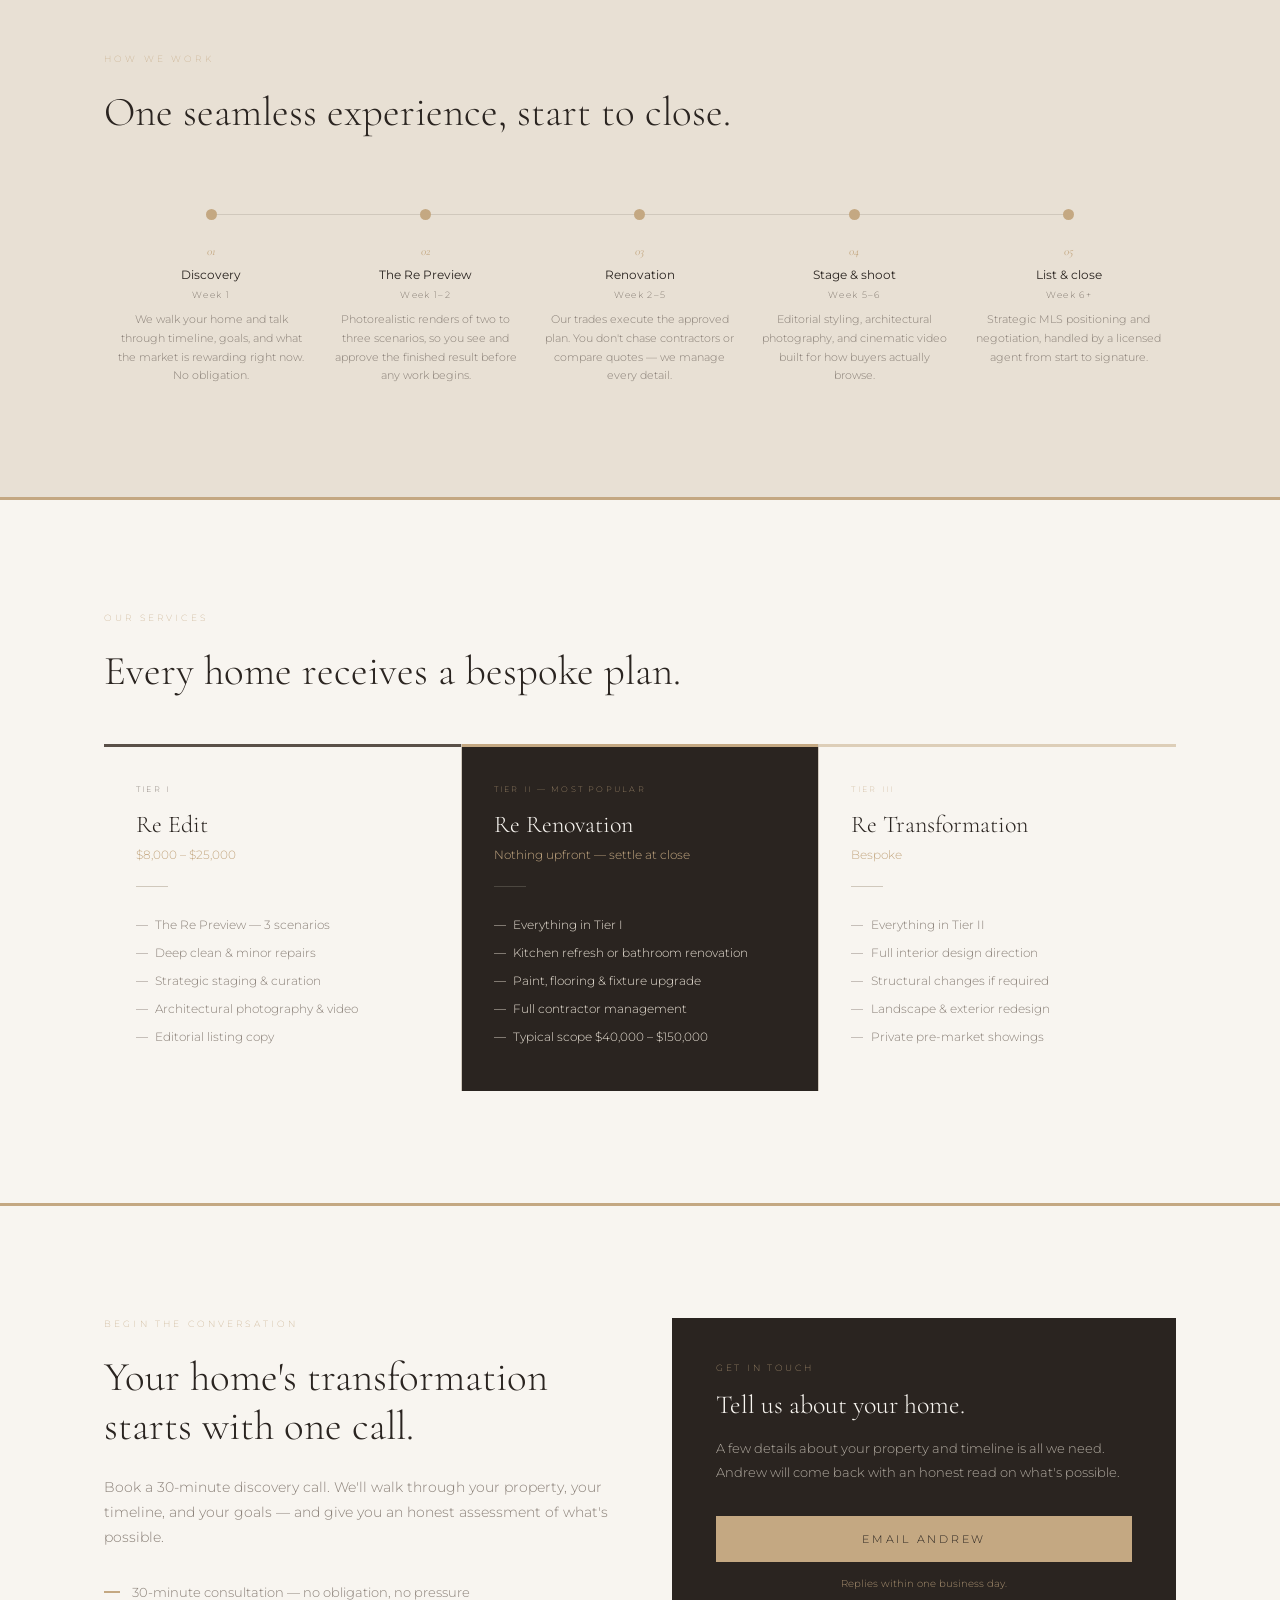
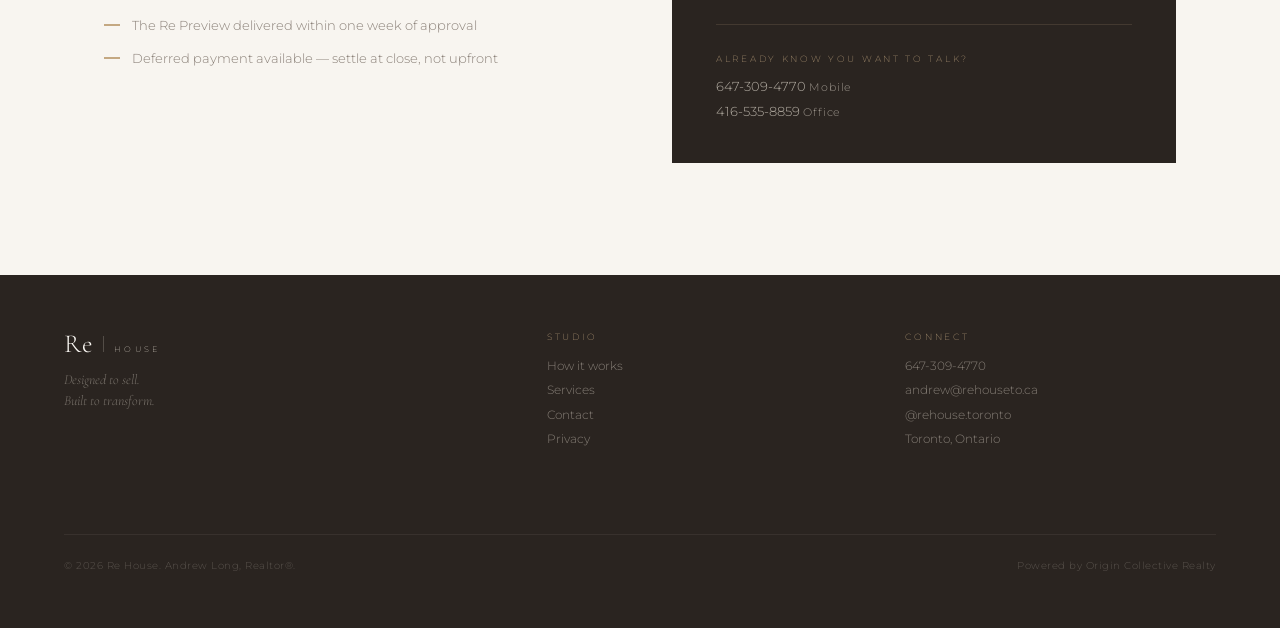
==== commit fa79f2e4: "Rebuild from ReHouse_Homepage_V1_3 mockup The June Montserrat mockup was superseded. Changes: - Doma" ====
--- a/index.html
+++ b/index.html
@@ -7,22 +7,22 @@
   <!-- ============================================================
        SEO
        ============================================================ -->
-  <title>Re House — Toronto Pre-Sale Design &amp; Renovation Studio</title>
-  <meta name="description" content="Re House prepares Toronto homes for sale with strategic renovations, AI-powered visualisation and editorial listings. One seamless process from first call to closing.">
+  <title>Re House — Toronto Pre-Sale Design Studio</title>
+  <meta name="description" content="Re House reframes your home before the market sees it. Strategic pre-sale renovation, AI visualization, and editorial listings across Toronto and the GTA.">
   <meta name="author" content="Re House">
-  <link rel="canonical" href="https://rehouse.ca/">
+  <link rel="canonical" href="https://rehouseto.ca/">
 
   <!-- Social sharing (Open Graph + Twitter) -->
   <meta property="og:type" content="website">
-  <meta property="og:title" content="Re House — Toronto Pre-Sale Design &amp; Renovation Studio">
-  <meta property="og:description" content="We reframe your home before the market ever sees it. Strategic renovations, AI visualisation and editorial listings.">
-  <meta property="og:url" content="https://rehouse.ca/">
-  <meta property="og:image" content="https://rehouse.ca/assets/images/rehouse-logo-square-dark.jpg">
+  <meta property="og:title" content="Re House — Toronto Pre-Sale Design Studio">
+  <meta property="og:description" content="We reframe your home before the market sees it. Strategic renovation, AI-powered visualization, editorial listings — one seamless process from first call to closing.">
+  <meta property="og:url" content="https://rehouseto.ca/">
+  <meta property="og:image" content="https://rehouseto.ca/assets/images/rehouse-logo-square-dark.jpg">
   <meta property="og:locale" content="en_CA">
   <meta name="twitter:card" content="summary_large_image">
-  <meta name="twitter:title" content="Re House — Toronto Pre-Sale Design &amp; Renovation Studio">
-  <meta name="twitter:description" content="We reframe your home before the market ever sees it.">
-  <meta name="twitter:image" content="https://rehouse.ca/assets/images/rehouse-logo-square-dark.jpg">
+  <meta name="twitter:title" content="Re House — Toronto Pre-Sale Design Studio">
+  <meta name="twitter:description" content="We reframe your home before the market sees it.">
+  <meta name="twitter:image" content="https://rehouseto.ca/assets/images/rehouse-logo-square-dark.jpg">
   <meta name="theme-color" content="#2A2420">
 
   <!-- Favicon -->
@@ -50,9 +50,10 @@
     "@context": "https://schema.org",
     "@type": "HomeAndConstructionBusiness",
     "name": "Re House",
-    "description": "Pre-sale design and renovation studio preparing Toronto homes for market.",
-    "url": "https://rehouse.ca/",
-    "email": "hello@rehouse.ca",
+    "description": "Pre-sale design and renovation studio preparing Toronto and GTA homes for market.",
+    "url": "https://rehouseto.ca/",
+    "email": "andrew@rehouseto.ca",
+    "telephone": "+1-647-309-4770",
     "areaServed": {
       "@type": "City",
       "name": "Toronto",
@@ -75,24 +76,12 @@
      NAVIGATION
      ============================================================== -->
 <nav class="nav">
-  <a class="nav__logo" href="#top" aria-label="Re House — home">
-    <span class="wordmark">
-      <span class="wordmark__re">Re</span>
-      <span class="wordmark__divider"></span>
-      <span class="wordmark__house">House</span>
-    </span>
+  <a href="#top" class="wordmark" aria-label="Re House — home">
+    <span class="wordmark__re">Re</span>
+    <span class="wordmark__rule"></span>
+    <span class="wordmark__house">House</span>
   </a>
-
-  <button class="nav__toggle" type="button" aria-label="Toggle menu" aria-expanded="false" aria-controls="nav-links">
-    <span></span><span></span><span></span>
-  </button>
-
-  <div class="nav__links" id="nav-links">
-    <a href="#process"  class="nav__link">Process</a>
-    <a href="#services" class="nav__link">Services</a>
-    <a href="#projects" class="nav__link">Projects</a>
-    <a href="#contact"  class="nav__cta" data-booking-link>Book a consult</a>
-  </div>
+  <a href="#contact" class="nav__cta">Book a consult</a>
 </nav>
 
 <main id="main">
@@ -102,15 +91,12 @@
        ============================================================ -->
   <section class="hero" id="top">
     <div class="hero__left">
-      <div class="mark hero__mark" aria-hidden="true">
-        <span class="mark__sq mark__sq--front"></span>
-        <span class="mark__sq mark__sq--back"></span>
-      </div>
-
-      <div class="hero__logo">
+      <div class="hero__spacer"></div>
+
+      <div>
         <span class="wordmark">
           <span class="wordmark__re">Re</span>
-          <span class="wordmark__divider"></span>
+          <span class="wordmark__rule"></span>
           <span class="wordmark__house">House</span>
         </span>
         <div class="hero__rule"></div>
@@ -122,7 +108,7 @@
       </div>
 
       <div class="hero__left-foot">
-        <span class="hero__left-foot-text">rehouse.ca</span>
+        <span class="hero__left-foot-text">rehouseto.ca</span>
       </div>
     </div>
 
@@ -130,80 +116,43 @@
       <span class="hero__watermark" aria-hidden="true">RH</span>
       <p class="hero__eyebrow">Toronto Pre-Sale Design Studio</p>
       <h1 class="hero__title">
-        We reframe your home<br>
-        before the market<br>
-        <em>ever sees it.</em>
+        We reframe your home <br class="break-desktop">before the market <em>sees it.</em>
       </h1>
       <div class="hero__accent"></div>
       <p class="hero__sub">
-        Strategic renovations. AI-powered visualisation. Editorial listings.
+        Strategic renovations. AI-powered visualization. Editorial listings.
         One seamless process from first call to closing.
       </p>
       <div class="hero__buttons">
-        <a href="#contact"  class="btn-primary" data-booking-link>Book a discovery call</a>
-        <a href="#projects" class="btn-ghost">See our work</a>
+        <a href="#contact" class="btn-primary">Book a discovery call</a>
+        <a href="#process" class="btn-ghost">How it works</a>
       </div>
     </div>
   </section>
 
 
   <!-- ============================================================
-       RESULTS TICKER
-       ============================================================ -->
-  <div class="ticker" aria-hidden="true">
-    <div class="ticker__track">
-      <span class="ticker__item">The Annex — <span>+$134K ROI</span> — Sold 11 days</span>
-      <span class="ticker__item">Rosedale — <span>+$187K ROI</span> — Sold 8 days</span>
-      <span class="ticker__item">Leslieville — <span>+$96K ROI</span> — Sold 14 days</span>
-      <span class="ticker__item">Forest Hill — <span>+$210K ROI</span> — Sold 6 days</span>
-      <span class="ticker__item">Yorkville — <span>+$158K ROI</span> — Sold 9 days</span>
-      <!-- Duplicated so the loop is seamless — keep both sets in sync -->
-      <span class="ticker__item">The Annex — <span>+$134K ROI</span> — Sold 11 days</span>
-      <span class="ticker__item">Rosedale — <span>+$187K ROI</span> — Sold 8 days</span>
-      <span class="ticker__item">Leslieville — <span>+$96K ROI</span> — Sold 14 days</span>
-      <span class="ticker__item">Forest Hill — <span>+$210K ROI</span> — Sold 6 days</span>
-      <span class="ticker__item">Yorkville — <span>+$158K ROI</span> — Sold 9 days</span>
-    </div>
-  </div>
-
-
-  <!-- ============================================================
-       INTRO / PHILOSOPHY
+       CONCEPT / PHILOSOPHY
        ============================================================ -->
   <div class="accent-bar"></div>
-  <section class="section intro" id="philosophy">
+  <section class="section concept">
     <div class="reveal">
       <p class="eyebrow">Our philosophy</p>
       <h2 class="h2 h2--gap">The homes that show well are selling. The rest are leaving money behind.</h2>
-      <p class="intro__body">
+      <p class="concept__body">
         In today's Toronto market, the gap between a designed home and an as-is listing
         isn't just aesthetic — it's measurable. Buyers pay a premium for homes that feel
         finished, intentional, and move-in ready.
       </p>
-      <p class="intro__body">
-        Re House closes that gap before your listing goes live. Every renovation we
-        recommend is chosen for one reason: return.
+      <p class="concept__body">
+        Re House closes that gap before your listing goes live. We handle the design,
+        the renovation, the staging, and the sale as one process — so you approve the plan,
+        then re-engage at closing. Every renovation we recommend is chosen for one reason: return.
       </p>
-      <a href="#process" class="btn-primary">How we do it</a>
-    </div>
-
-    <div class="stats reveal">
-      <div class="stat">
-        <div class="stat__number">$142K</div>
-        <div class="stat__label">Average ROI uplift per listing</div>
-      </div>
-      <div class="stat">
-        <div class="stat__number">18</div>
-        <div class="stat__label">Average days on market</div>
-      </div>
-      <div class="stat">
-        <div class="stat__number">4.2×</div>
-        <div class="stat__label">Return on renovation investment</div>
-      </div>
-      <div class="stat">
-        <div class="stat__number">100%</div>
-        <div class="stat__label">Managed end-to-end</div>
-      </div>
+    </div>
+
+    <div class="concept__aside reveal">
+      <p class="concept__pullquote">Designed to sell.<br>Built to transform.</p>
     </div>
   </section>
 
@@ -212,51 +161,68 @@
        PROCESS
        ============================================================ -->
   <div class="accent-bar"></div>
-  <section class="section process" id="process">
-    <p class="eyebrow">How we work</p>
-    <h2 class="h2 h2--gap-xl">One seamless experience, start to close.</h2>
-
-    <div class="steps">
-      <div class="steps__spine" aria-hidden="true"></div>
-
-      <div class="step reveal">
-        <div class="step__dot"></div>
-        <div class="step__number">01</div>
-        <h3 class="step__title">Discovery</h3>
-        <div class="step__meta">Week 1</div>
-        <p class="step__body">We assess your home, timeline, and goals. No obligation.</p>
-      </div>
-
-      <div class="step reveal">
-        <div class="step__dot"></div>
-        <div class="step__number">02</div>
-        <h3 class="step__title">Re Preview</h3>
-        <div class="step__meta">Week 1–2</div>
-        <p class="step__body">Photorealistic AI renders of 2–3 scenarios with projected ROI.</p>
-      </div>
-
-      <div class="step reveal">
-        <div class="step__dot"></div>
-        <div class="step__number">03</div>
-        <h3 class="step__title">Renovation</h3>
-        <div class="step__meta">Week 2–5</div>
-        <p class="step__body">Our network executes every detail on time and on budget.</p>
-      </div>
-
-      <div class="step reveal">
-        <div class="step__dot"></div>
-        <div class="step__number">04</div>
-        <h3 class="step__title">Stage &amp; shoot</h3>
-        <div class="step__meta">Week 5–6</div>
-        <p class="step__body">Architectural photography, cinematic video, editorial styling.</p>
-      </div>
-
-      <div class="step reveal">
-        <div class="step__dot"></div>
-        <div class="step__number">05</div>
-        <h3 class="step__title">List &amp; close</h3>
-        <div class="step__meta">Week 6+</div>
-        <p class="step__body">Strategic MLS positioning and expert negotiation.</p>
+  <section class="process" id="process">
+    <div class="process__wrap">
+      <p class="eyebrow">How we work</p>
+      <h2 class="h2 h2--gap-xl">One seamless experience, start to close.</h2>
+
+      <div class="steps">
+        <div class="steps__spine" aria-hidden="true"></div>
+
+        <div class="step reveal">
+          <div class="step__dot"></div>
+          <div class="step__number">01</div>
+          <h3 class="step__title">Discovery</h3>
+          <div class="step__meta">Week 1</div>
+          <p class="step__body">
+            We walk your home and talk through timeline, goals, and what the market is
+            rewarding right now. No obligation.
+          </p>
+        </div>
+
+        <div class="step reveal">
+          <div class="step__dot"></div>
+          <div class="step__number">02</div>
+          <h3 class="step__title">The Re Preview</h3>
+          <div class="step__meta">Week 1–2</div>
+          <p class="step__body">
+            Photorealistic renders of two to three scenarios, so you see and approve the
+            finished result before any work begins.
+          </p>
+        </div>
+
+        <div class="step reveal">
+          <div class="step__dot"></div>
+          <div class="step__number">03</div>
+          <h3 class="step__title">Renovation</h3>
+          <div class="step__meta">Week 2–5</div>
+          <p class="step__body">
+            Our trades execute the approved plan. You don't chase contractors or compare
+            quotes — we manage every detail.
+          </p>
+        </div>
+
+        <div class="step reveal">
+          <div class="step__dot"></div>
+          <div class="step__number">04</div>
+          <h3 class="step__title">Stage &amp; shoot</h3>
+          <div class="step__meta">Week 5–6</div>
+          <p class="step__body">
+            Editorial styling, architectural photography, and cinematic video built for how
+            buyers actually browse.
+          </p>
+        </div>
+
+        <div class="step reveal">
+          <div class="step__dot"></div>
+          <div class="step__number">05</div>
+          <h3 class="step__title">List &amp; close</h3>
+          <div class="step__meta">Week 6+</div>
+          <p class="step__body">
+            Strategic MLS positioning and negotiation, handled by a licensed agent from
+            start to signature.
+          </p>
+        </div>
       </div>
     </div>
   </section>
@@ -266,7 +232,7 @@
        SERVICES
        ============================================================ -->
   <div class="accent-bar"></div>
-  <section class="section services" id="services">
+  <section class="section" id="services">
     <p class="eyebrow">Our services</p>
     <h2 class="h2 h2--gap-lg">Every home receives a bespoke plan.</h2>
 
@@ -278,7 +244,7 @@
         <div class="tier__price">$8,000 – $25,000</div>
         <div class="tier__rule"></div>
         <ul class="tier__list">
-          <li>AI visualisation — 3 scenarios</li>
+          <li>The Re Preview — 3 scenarios</li>
           <li>Deep clean &amp; minor repairs</li>
           <li>Strategic staging &amp; curation</li>
           <li>Architectural photography &amp; video</li>
@@ -290,14 +256,14 @@
         <div class="tier__bar"></div>
         <div class="tier__badge">Tier II — Most popular</div>
         <h3 class="tier__name">Re Renovation</h3>
-        <div class="tier__price">$40,000 – $150,000</div>
+        <div class="tier__price">Nothing upfront — settle at close</div>
         <div class="tier__rule"></div>
         <ul class="tier__list">
           <li>Everything in Tier I</li>
           <li>Kitchen refresh or bathroom renovation</li>
           <li>Paint, flooring &amp; fixture upgrade</li>
           <li>Full contractor management</li>
-          <li>Deferred payment — settle at close</li>
+          <li>Typical scope $40,000 – $150,000</li>
         </ul>
       </article>
 
@@ -320,160 +286,13 @@
 
 
   <!-- ============================================================
-       PROJECTS
-       ------------------------------------------------------------
-       To swap in real photography: drop the images into
-       assets/images/ and replace the .project__pane divs with
-       <img src="assets/images/your-photo.jpg" alt="...">
-       ============================================================ -->
-  <div class="accent-bar"></div>
-  <section class="section projects" id="projects">
-    <p class="eyebrow">Selected projects</p>
-    <h2 class="h2 h2--gap-lg">Design that speaks for itself.</h2>
-
-    <div class="projects__grid">
-      <article class="project reveal">
-        <div class="project__media">
-          <div class="project__pane project__pane--before"><span class="project__tag project__tag--before">Before</span></div>
-          <div class="project__pane project__pane--after"><span class="project__tag project__tag--after">After</span></div>
-        </div>
-        <div class="project__info">
-          <div class="project__hood">Rosedale · 4 bed</div>
-          <h3 class="project__name">The Crescent Road Residence</h3>
-          <div class="project__stats">
-            <div><div class="project__stat-value">+$187K</div><div class="project__stat-label">ROI uplift</div></div>
-            <div><div class="project__stat-value">$2.44M</div><div class="project__stat-label">Sale price</div></div>
-            <div><div class="project__stat-value">8 days</div><div class="project__stat-label">On market</div></div>
-          </div>
-        </div>
-      </article>
-
-      <article class="project reveal">
-        <div class="project__media">
-          <div class="project__pane project__pane--before"><span class="project__tag project__tag--before">Before</span></div>
-          <div class="project__pane project__pane--after"><span class="project__tag project__tag--after">After</span></div>
-        </div>
-        <div class="project__info">
-          <div class="project__hood">The Annex · 3 bed</div>
-          <h3 class="project__name">The Spadina Townhouse</h3>
-          <div class="project__stats">
-            <div><div class="project__stat-value">+$134K</div><div class="project__stat-label">ROI uplift</div></div>
-            <div><div class="project__stat-value">$1.87M</div><div class="project__stat-label">Sale price</div></div>
-            <div><div class="project__stat-value">11 days</div><div class="project__stat-label">On market</div></div>
-          </div>
-        </div>
-      </article>
-
-      <article class="project reveal">
-        <div class="project__media">
-          <div class="project__pane project__pane--before"><span class="project__tag project__tag--before">Before</span></div>
-          <div class="project__pane project__pane--after"><span class="project__tag project__tag--after">After</span></div>
-        </div>
-        <div class="project__info">
-          <div class="project__hood">Leslieville · 3 bed</div>
-          <h3 class="project__name">The Queen East Semi</h3>
-          <div class="project__stats">
-            <div><div class="project__stat-value">+$96K</div><div class="project__stat-label">ROI uplift</div></div>
-            <div><div class="project__stat-value">$1.22M</div><div class="project__stat-label">Sale price</div></div>
-            <div><div class="project__stat-value">14 days</div><div class="project__stat-label">On market</div></div>
-          </div>
-        </div>
-      </article>
-    </div>
-  </section>
-
-
-  <!-- ============================================================
-       RE PREVIEW (AI VISUALISATION)
-       ============================================================ -->
-  <div class="accent-bar"></div>
-  <section class="section preview" id="re-preview">
-    <div class="reveal">
-      <p class="eyebrow">The Re Preview</p>
-      <h2 class="h2 h2--gap-sm">See the transformation before a nail is driven.</h2>
-      <p class="preview__body">
-        Our AI visualisation process lets you see and approve every design decision
-        before work begins. No surprises. No second-guessing. Just confidence.
-      </p>
-
-      <div class="preview__points">
-        <div class="preview__point">
-          <div class="preview__point-bar"></div>
-          <div>
-            <h3 class="preview__point-title">Zero renovation risk</h3>
-            <p class="preview__point-body">Approve every decision in photorealistic detail before a dollar is committed.</p>
-          </div>
-        </div>
-        <div class="preview__point">
-          <div class="preview__point-bar"></div>
-          <div>
-            <h3 class="preview__point-title">Pre-marketing power</h3>
-            <p class="preview__point-body">Renders go live on social before the renovation starts, building buyer anticipation.</p>
-          </div>
-        </div>
-        <div class="preview__point">
-          <div class="preview__point-bar"></div>
-          <div>
-            <h3 class="preview__point-title">Contractor precision</h3>
-            <p class="preview__point-body">Visual briefs keep every project on time and on budget without miscommunication.</p>
-          </div>
-        </div>
-        <div class="preview__point">
-          <div class="preview__point-bar"></div>
-          <div>
-            <h3 class="preview__point-title">Buyer imagination</h3>
-            <p class="preview__point-body">Buyers see the life they could live before the listing ever goes live.</p>
-          </div>
-        </div>
-      </div>
-    </div>
-
-    <div class="preview__cards reveal">
-      <div class="preview__card">
-        <div class="preview__card-label">Current state</div>
-        <div class="preview__block"></div>
-        <div class="preview__caption">As-is photography</div>
-      </div>
-      <div class="preview__card preview__card--after">
-        <div class="preview__card-label">Re Preview</div>
-        <div class="preview__block preview__block--after"></div>
-        <div class="preview__caption">Approved before work begins</div>
-      </div>
-      <div class="preview__result">
-        <div>
-          <div class="preview__result-label">Result · Rosedale 2024</div>
-          <div class="preview__result-headline">Sold $2.44M — $187K above comparable</div>
-        </div>
-        <div class="preview__result-figure">
-          <div class="preview__result-number">8 days</div>
-          <div class="preview__result-caption">on market</div>
-        </div>
-      </div>
-    </div>
-  </section>
-
-
-  <!-- ============================================================
-       TESTIMONIAL
-       ============================================================ -->
-  <section class="section quote">
-    <div class="quote__mark" aria-hidden="true">&ldquo;</div>
-    <blockquote class="quote__text">
-      The team delivered more than we expected and it was a breeze from start to finish.
-      The transformation was beyond what we imagined — and the result spoke for itself at closing.
-    </blockquote>
-    <div class="quote__attr">Past Seller — Rosedale, Toronto</div>
-  </section>
-
-
-  <!-- ============================================================
        CONTACT
        ============================================================ -->
   <div class="accent-bar"></div>
   <section class="section contact" id="contact">
     <div class="reveal">
       <p class="eyebrow">Begin the conversation</p>
-      <h2 class="h2 h2--gap-md">Your home's transformation starts with one call.</h2>
+      <h2 class="h2 h2--gap-sm">Your home's transformation starts with one call.</h2>
       <p class="contact__body">
         Book a 30-minute discovery call. We'll walk through your property, your timeline,
         and your goals — and give you an honest assessment of what's possible.
@@ -485,7 +304,7 @@
         </div>
         <div class="contact__check">
           <div class="contact__dash"></div>
-          <p class="contact__check-text">Re Preview delivered within one week of approval</p>
+          <p class="contact__check-text">The Re Preview delivered within one week of approval</p>
         </div>
         <div class="contact__check">
           <div class="contact__dash"></div>
@@ -494,43 +313,48 @@
       </div>
     </div>
 
-    <!-- If a Tally form ID is set in js/config.js, this whole block is
-         automatically replaced with the live Tally form. -->
-    <div class="form" data-form-wrapper>
-      <form data-contact-form novalidate>
-        <label class="form__label" for="field-name">Full name</label>
-        <input class="form__input" id="field-name" name="name" type="text" placeholder="Your name" required autocomplete="name">
-
-        <label class="form__label" for="field-email">Email address</label>
-        <input class="form__input" id="field-email" name="email" type="email" placeholder="you@email.com" required autocomplete="email">
-
-        <label class="form__label" for="field-property">Property type</label>
-        <select class="form__select" id="field-property" name="property_type" required>
-          <option value="">Select property type</option>
-          <option>Detached home</option>
-          <option>Semi-detached</option>
-          <option>Townhouse</option>
-          <option>Condo</option>
-        </select>
-
-        <label class="form__label" for="field-timeline">Estimated sale timeline</label>
-        <select class="form__select" id="field-timeline" name="timeline" required>
-          <option value="">Select your timeline</option>
-          <option>1–3 months</option>
-          <option>3–6 months</option>
-          <option>6–12 months</option>
-        </select>
-
-        <!-- Spam trap — invisible to humans, irresistible to bots -->
-        <div class="form__honeypot" aria-hidden="true">
-          <label for="field-company">Company website</label>
-          <input id="field-company" name="company_website" type="text" tabindex="-1" autocomplete="off">
-        </div>
-
-        <button class="form__button" type="submit">Book my discovery call</button>
-        <p class="form__note">We respond to every inquiry personally within 24 hours.</p>
-        <p class="form__status" data-form-status role="status" aria-live="polite"></p>
-      </form>
+    <!-- ==========================================================
+         CONTACT PANEL
+
+         The Tally form and the Calendly link are both configured in
+         js/config.js — you don't edit anything in here.
+
+         Until a Tally form ID is set, the "Email Andrew" button shows
+         instead (pre-filled with the property questions), so the page
+         always has a working contact path.
+         ========================================================== -->
+    <div class="panel">
+      <p class="panel__eyebrow">Get in touch</p>
+      <h3 class="panel__title">Tell us about your home.</h3>
+      <p class="panel__body">
+        A few details about your property and timeline is all we need. Andrew will come
+        back with an honest read on what's possible.
+      </p>
+
+      <!-- Live Tally form — hidden until config.js has a form ID -->
+      <div class="tally-slot">
+        <iframe
+          data-tally-src=""
+          loading="lazy" width="100%" height="420" frameborder="0"
+          marginheight="0" marginwidth="0"
+          title="Book a discovery call with Re House"></iframe>
+      </div>
+
+      <!-- Email fallback — works with no JavaScript at all -->
+      <div class="panel__fallback">
+        <a class="panel__button" href="mailto:andrew@rehouseto.ca?subject=Discovery%20call%20%E2%80%94%20Re%20House&body=Hi%20Andrew%2C%0D%0A%0D%0AI%27d%20like%20to%20book%20a%20discovery%20call%20about%20selling%20my%20home.%0D%0A%0D%0AProperty%20address%3A%20%0D%0AProperty%20type%3A%20%0D%0AEstimated%20timeline%3A%20%0D%0ABest%20number%20to%20reach%20me%3A%20%0D%0A%0D%0AThanks%2C%0D%0A">Email Andrew</a>
+      </div>
+
+      <p class="panel__note">Replies within one business day.</p>
+
+      <div class="panel__alt">
+        <div class="panel__alt-label">Already know you want to talk?</div>
+        <div class="panel__alt-row">
+          <a class="panel__link" data-booking-link href="#" hidden>Pick a time directly <span>30 min, no obligation</span></a>
+          <a class="panel__link" href="tel:+16473094770">647-309-4770 <span>Mobile</span></a>
+          <a class="panel__link" href="tel:+14165358859">416-535-8859 <span>Office</span></a>
+        </div>
+      </div>
     </div>
   </section>
 
@@ -541,42 +365,42 @@
      FOOTER
      ============================================================== -->
 <footer class="footer">
-  <div>
-    <div class="footer__logo">
-      <span class="wordmark">
-        <span class="wordmark__re">Re</span>
-        <span class="wordmark__divider"></span>
-        <span class="wordmark__house">House</span>
-      </span>
-    </div>
-    <p class="footer__tagline">Designed to sell.<br>Built to transform.</p>
-  </div>
-
-  <div>
-    <div class="footer__col-title">Studio</div>
-    <div class="footer__links">
-      <a href="#process"  class="footer__link">Our process</a>
-      <a href="#services" class="footer__link">Services</a>
-      <a href="#projects" class="footer__link">Projects</a>
-      <a href="#contact"  class="footer__link">Contact</a>
-    </div>
-  </div>
-
-  <div>
-    <div class="footer__col-title">Connect</div>
-    <div class="footer__links">
-      <a href="https://instagram.com/rehouse.toronto" class="footer__link" target="_blank" rel="noopener">@rehouse.toronto</a>
-      <a href="mailto:hello@rehouse.ca" class="footer__link">hello@rehouse.ca</a>
-      <span class="footer__link">Toronto, Ontario</span>
-    </div>
-  </div>
-
-  <div class="footer__bottom">
-    <div class="footer__copy">
-      © <span data-year>2026</span> Re House. All rights reserved. ·
-      <a href="privacy.html">Privacy</a>
-    </div>
-    <div class="footer__copy">rehouse.ca</div>
+  <div class="footer__inner">
+    <div>
+      <div class="footer__logo">
+        <span class="wordmark">
+          <span class="wordmark__re">Re</span>
+          <span class="wordmark__rule"></span>
+          <span class="wordmark__house">House</span>
+        </span>
+      </div>
+      <p class="footer__tagline">Designed to sell.<br>Built to transform.</p>
+    </div>
+
+    <div>
+      <div class="footer__col-title">Studio</div>
+      <div class="footer__links">
+        <a href="#process"  class="footer__link">How it works</a>
+        <a href="#services" class="footer__link">Services</a>
+        <a href="#contact"  class="footer__link">Contact</a>
+        <a href="privacy.html" class="footer__link">Privacy</a>
+      </div>
+    </div>
+
+    <div>
+      <div class="footer__col-title">Connect</div>
+      <div class="footer__links">
+        <a href="tel:+16473094770" class="footer__link">647-309-4770</a>
+        <a href="mailto:andrew@rehouseto.ca" class="footer__link">andrew@rehouseto.ca</a>
+        <a href="https://instagram.com/rehouse.toronto" class="footer__link" target="_blank" rel="noopener">@rehouse.toronto</a>
+        <span class="footer__link footer__link--plain">Toronto, Ontario</span>
+      </div>
+    </div>
+
+    <div class="footer__bottom">
+      <div class="footer__copy">© <span data-year>2026</span> Re House. Andrew Long, Realtor®.</div>
+      <div class="footer__copy">Powered by Origin Collective Realty</div>
+    </div>
   </div>
 </footer>
 
--- a/css/style.css
+++ b/css/style.css
@@ -1,25 +1,22 @@
 /* ==========================================================================
    RE HOUSE — Main Stylesheet
+   Built from mockup: ReHouse_Homepage_V1_3.html
    --------------------------------------------------------------------------
    TABLE OF CONTENTS
-   01. Design tokens (colours, type, spacing)
+   01. Design tokens (colours, type, layout)
    02. Reset & base
-   03. Reusable utilities
+   03. Reusable utilities (sections, headings, buttons, wordmark)
    04. Navigation
    05. Hero
-   06. Ticker
-   07. Intro / philosophy
-   08. Process
-   09. Services
-   10. Projects
-   11. Re Preview (AI)
-   12. Quote
-   13. Contact / CTA
-   14. Footer
-   15. Animations
-   16. Legal pages
+   06. Concept / philosophy
+   07. Process
+   08. Services
+   09. Contact
+   10. Footer
+   11. Motion
+   12. Legal & utility pages
    --------------------------------------------------------------------------
-   Responsive rules live in css/responsive.css
+   Screen-size rules live in css/responsive.css
    ========================================================================== */
 
 
@@ -29,28 +26,26 @@
    ========================================================================== */
 :root {
   /* Brand colours */
-  --bone:         #F8F5F0;
-  --pebble:       #E8E0D4;
-  --tan:          #C4A882;
-  --tan-light:    #D4BCA0;
-  --charcoal:     #5A5048;
-  --charcoal-dk:  #3E3830;
-  --black:        #2A2420;
-  --mid:          #8A8078;
-  --light-mid:    #B0A89C;
-
-  /* Lines & borders */
-  --border:       rgba(42, 36, 32, 0.12);
-  --border-solid: #D0C8BC;
+  --bone:        #F8F5F0;
+  --pebble:      #E8E0D4;
+  --tan:         #C4A882;
+  --tan-light:   #D4BCA0;
+  --charcoal:    #5A5048;
+  --charcoal-dk: #3E3830;
+  --black:       #2A2420;
+  --mid:         #8A8078;
+  --light-mid:   #B0A89C;
+  --border:      #D0C8BC;
 
   /* Typography */
-  --font-body:    'Montserrat', -apple-system, BlinkMacSystemFont, sans-serif;
   --font-display: 'Cormorant Garamond', Georgia, serif;
+  --font-body:    'Montserrat', system-ui, sans-serif;
 
   /* Layout */
-  --nav-height:   64px;
-  --section-y:    7rem;   /* vertical padding on sections */
-  --section-x:    4rem;   /* horizontal padding on sections */
+  --nav-height: 64px;
+  --max-width:  1200px;
+  --section-y:  7rem;
+  --section-x:  4rem;
 }
 
 
@@ -78,22 +73,19 @@
   -webkit-font-smoothing: antialiased;
 }
 
-img {
-  max-width: 100%;
-  display: block;
-}
-
-a {
-  color: inherit;
-}
-
-/* Visible focus outline for keyboard users (accessibility) */
-:focus-visible {
+img { max-width: 100%; display: block; }
+a   { color: inherit; }
+
+/* Visible focus ring for keyboard users */
+a:focus-visible,
+button:focus-visible,
+input:focus-visible,
+select:focus-visible {
   outline: 2px solid var(--tan);
   outline-offset: 3px;
 }
 
-/* Skip link — hidden until focused via keyboard */
+/* Skip link — hidden until focused */
 .skip-link {
   position: absolute;
   left: -9999px;
@@ -107,9 +99,7 @@
   text-transform: uppercase;
   text-decoration: none;
 }
-.skip-link:focus {
-  left: 0;
-}
+.skip-link:focus { left: 0; }
 
 
 /* ==========================================================================
@@ -117,6 +107,8 @@
    ========================================================================== */
 .section {
   padding: var(--section-y) var(--section-x);
+  max-width: var(--max-width);
+  margin: 0 auto;
 }
 
 .accent-bar {
@@ -127,7 +119,7 @@
 .eyebrow {
   font-size: 9px;
   font-weight: 200;
-  letter-spacing: 0.38em;
+  letter-spacing: 0.35em;
   text-transform: uppercase;
   color: var(--tan);
   margin-bottom: 1.5rem;
@@ -141,11 +133,11 @@
   color: var(--black);
 }
 
-.h2--gap        { margin-bottom: 1.75rem; }
-.h2--gap-sm     { margin-bottom: 1.25rem; }
-.h2--gap-md     { margin-bottom: 1.5rem; }
-.h2--gap-lg     { margin-bottom: 3rem; }
-.h2--gap-xl     { margin-bottom: 4.5rem; }
+/* Heading spacing helpers */
+.h2--gap-sm { margin-bottom: 1.5rem; }
+.h2--gap    { margin-bottom: 1.75rem; }
+.h2--gap-lg { margin-bottom: 3rem; }
+.h2--gap-xl { margin-bottom: 4.5rem; }
 
 /* Buttons */
 .btn-primary {
@@ -155,16 +147,17 @@
   letter-spacing: 0.2em;
   text-transform: uppercase;
   background: var(--tan);
-  color: var(--bone);
+  color: var(--black);
   padding: 14px 28px;
   text-decoration: none;
   border: none;
   cursor: pointer;
-  transition: background 0.2s ease;
+  transition: background 0.2s ease, color 0.2s ease;
 }
 .btn-primary:hover,
 .btn-primary:focus {
   background: var(--charcoal);
+  color: var(--bone);
 }
 
 .btn-ghost {
@@ -179,25 +172,23 @@
   transition: color 0.2s ease;
 }
 .btn-ghost:hover,
-.btn-ghost:focus {
-  color: var(--tan);
-}
-
-/* Wordmark — used in nav, hero and footer at different sizes */
+.btn-ghost:focus { color: var(--tan); }
+
+/* Wordmark lockup — "Re | HOUSE". Sized per context below. */
 .wordmark {
   display: flex;
   align-items: baseline;
   gap: 10px;
+  text-decoration: none;
 }
 .wordmark__re {
   font-family: var(--font-display);
-  font-weight: 300;
+  font-weight: 200;
   line-height: 1;
   letter-spacing: 0.02em;
 }
-.wordmark__divider {
+.wordmark__rule {
   width: 1px;
-  background: var(--border-solid);
   flex-shrink: 0;
 }
 .wordmark__house {
@@ -227,30 +218,9 @@
   border-bottom: 0.5px solid var(--border);
 }
 
-.nav__logo .wordmark__re    { font-size: 28px; color: var(--black); }
-.nav__logo .wordmark__divider { height: 18px; }
-.nav__logo .wordmark__house { font-size: 9px; color: var(--charcoal); }
-
-.nav__links {
-  display: flex;
-  gap: 2.25rem;
-  align-items: center;
-}
-
-.nav__link {
-  font-size: 10px;
-  font-weight: 300;
-  letter-spacing: 0.16em;
-  text-transform: uppercase;
-  color: var(--mid);
-  text-decoration: none;
-  transition: color 0.2s ease;
-}
-.nav__link:hover,
-.nav__link:focus,
-.nav__link.is-active {
-  color: var(--tan);
-}
+.nav .wordmark__re    { font-size: 28px; color: var(--black); }
+.nav .wordmark__rule  { height: 18px; background: var(--border); }
+.nav .wordmark__house { font-size: 9px; color: var(--charcoal); }
 
 .nav__cta {
   font-size: 10px;
@@ -264,33 +234,7 @@
   transition: background 0.2s ease;
 }
 .nav__cta:hover,
-.nav__cta:focus {
-  background: var(--charcoal);
-}
-
-/* Hamburger button — hidden on desktop, shown in responsive.css */
-.nav__toggle {
-  display: none;
-  flex-direction: column;
-  justify-content: center;
-  gap: 5px;
-  width: 32px;
-  height: 32px;
-  background: none;
-  border: none;
-  cursor: pointer;
-  padding: 0;
-}
-.nav__toggle span {
-  display: block;
-  width: 22px;
-  height: 1px;
-  background: var(--black);
-  transition: transform 0.25s ease, opacity 0.2s ease;
-}
-.nav__toggle.is-open span:nth-child(1) { transform: translateY(6px) rotate(45deg); }
-.nav__toggle.is-open span:nth-child(2) { opacity: 0; }
-.nav__toggle.is-open span:nth-child(3) { transform: translateY(-6px) rotate(-45deg); }
+.nav__cta:focus { background: var(--charcoal); }
 
 
 /* ==========================================================================
@@ -303,6 +247,7 @@
   padding-top: var(--nav-height);
 }
 
+/* --- Left: dark brand panel --- */
 .hero__left {
   background: var(--black);
   display: flex;
@@ -311,26 +256,13 @@
   padding: 3.5rem 2.75rem 0;
 }
 
-/* The two offset squares that form the brand mark */
-.mark {
-  position: relative;
-  flex-shrink: 0;
-}
-.mark__sq {
-  position: absolute;
-}
-.mark__sq--front { top: 0; left: 0; border: 1.5px solid var(--tan); }
-.mark__sq--back  { border: 1px solid var(--charcoal); }
-
-.hero__mark        { width: 30px; height: 30px; }
-.hero__mark .mark__sq { width: 19px; height: 19px; }
-.hero__mark .mark__sq--back { top: 7px; left: 7px; }
-
-.hero__logo { margin-top: 2.5rem; }
-.hero__logo .wordmark          { margin-bottom: 10px; }
-.hero__logo .wordmark__re      { font-size: 38px; font-weight: 200; color: var(--bone); }
-.hero__logo .wordmark__divider { height: 24px; background: rgba(208, 200, 188, 0.4); }
-.hero__logo .wordmark__house   { font-size: 10px; color: var(--pebble); }
+/* Pushes the logo block down to the lower third on desktop */
+.hero__spacer { flex: 1; }
+
+.hero__left .wordmark        { margin-bottom: 10px; }
+.hero__left .wordmark__re    { font-size: 38px; color: var(--bone); }
+.hero__left .wordmark__rule  { height: 24px; background: rgba(208, 200, 188, 0.4); }
+.hero__left .wordmark__house { font-size: 10px; color: var(--pebble); }
 
 .hero__rule {
   width: 32px;
@@ -347,6 +279,7 @@
   line-height: 1.7;
 }
 
+/* Tan bar pinned to the bottom of the dark panel */
 .hero__left-foot {
   background: var(--tan);
   margin: 3rem -2.75rem 0;
@@ -357,9 +290,10 @@
   font-weight: 200;
   letter-spacing: 0.28em;
   text-transform: uppercase;
-  color: var(--bone);
-}
-
+  color: var(--black);
+}
+
+/* --- Right: headline --- */
 .hero__right {
   background: var(--bone);
   display: flex;
@@ -370,7 +304,7 @@
   overflow: hidden;
 }
 
-/* Oversized watermark letters behind the headline */
+/* Oversized "RH" watermark behind the headline */
 .hero__watermark {
   position: absolute;
   bottom: -0.08em;
@@ -387,10 +321,11 @@
 .hero__eyebrow {
   font-size: 9px;
   font-weight: 200;
-  letter-spacing: 0.42em;
+  letter-spacing: 0.35em;
   text-transform: uppercase;
   color: var(--tan);
   margin-bottom: 1.75rem;
+  position: relative;
 }
 
 .hero__title {
@@ -398,12 +333,20 @@
   font-size: clamp(38px, 4.5vw, 62px);
   font-weight: 300;
   color: var(--black);
-  line-height: 1.08;
+  line-height: 1.1;
   margin-bottom: 2rem;
+  position: relative;
 }
 .hero__title em {
   font-style: italic;
   color: var(--charcoal);
+}
+
+/* Line break that only applies on desktop, so the headline
+   wraps naturally on phones instead of breaking awkwardly. */
+.hero__title .break-desktop { display: none; }
+@media (min-width: 769px) {
+  .hero__title .break-desktop { display: inline; }
 }
 
 .hero__accent {
@@ -411,15 +354,17 @@
   height: 1.5px;
   background: var(--tan);
   margin-bottom: 1.75rem;
+  position: relative;
 }
 
 .hero__sub {
   font-size: 14px;
   font-weight: 300;
   color: var(--mid);
-  line-height: 1.85;
+  line-height: 1.8;
   max-width: 400px;
   margin-bottom: 2.75rem;
+  position: relative;
 }
 
 .hero__buttons {
@@ -427,90 +372,54 @@
   gap: 1.25rem;
   align-items: center;
   flex-wrap: wrap;
-}
-
-
-/* ==========================================================================
-   06. TICKER
-   ========================================================================== */
-.ticker {
-  background: var(--black);
-  height: 36px;
-  overflow: hidden;
-  display: flex;
-  align-items: center;
-}
-
-.ticker__track {
-  display: flex;
-  animation: ticker-scroll 32s linear infinite;
-  white-space: nowrap;
-}
-
-.ticker__item {
-  font-size: 10px;
-  font-weight: 200;
-  letter-spacing: 0.18em;
-  color: var(--pebble);
-  padding: 0 2.5rem;
-  border-right: 0.5px solid rgba(232, 224, 212, 0.12);
-}
-.ticker__item span {
-  color: var(--tan);
-}
-
-
-/* ==========================================================================
-   07. INTRO / PHILOSOPHY
-   ========================================================================== */
-.intro {
-  display: grid;
-  grid-template-columns: 1.1fr 0.9fr;
-  gap: 5rem;
-  align-items: center;
-}
-
-.intro__body {
-  font-size: 14px;
-  font-weight: 300;
-  color: var(--mid);
-  line-height: 1.9;
-  margin-bottom: 1.5rem;
-}
-
-.stats {
+  position: relative;
+}
+
+
+/* ==========================================================================
+   06. CONCEPT / PHILOSOPHY
+   ========================================================================== */
+.concept {
   display: grid;
   grid-template-columns: 1fr 1fr;
-  gap: 1px;
-  background: var(--border-solid);
-}
-
-.stat {
-  background: var(--bone);
-  padding: 2.25rem 1.75rem;
-}
-.stat__number {
-  font-family: var(--font-display);
-  font-size: 44px;
-  font-weight: 300;
-  color: var(--tan);
-  line-height: 1;
-}
-.stat__label {
-  font-size: 10px;
-  font-weight: 300;
-  letter-spacing: 0.08em;
+  gap: 5rem;
+  align-items: start;
+}
+
+.concept__body {
+  font-size: 14px;
+  font-weight: 300;
   color: var(--mid);
-  margin-top: 0.5rem;
+  line-height: 1.8;
+  margin-bottom: 1.5rem;
+}
+.concept__body:last-of-type { margin-bottom: 0; }
+
+.concept__aside { padding-top: 3.5rem; }
+
+.concept__pullquote {
+  font-family: var(--font-display);
+  font-size: 22px;
+  font-weight: 300;
+  font-style: italic;
+  color: var(--charcoal);
   line-height: 1.5;
-}
-
-
-/* ==========================================================================
-   08. PROCESS
+  padding-left: 1.5rem;
+  border-left: 3px solid var(--tan);
+}
+
+
+/* ==========================================================================
+   07. PROCESS
    ========================================================================== */
 .process {
   background: var(--pebble);
+}
+
+.process__wrap {
+  max-width: var(--max-width);
+  margin: 0 auto;
+  padding: var(--section-y) var(--section-x);
 }
 
 .steps {
@@ -519,13 +428,14 @@
   position: relative;
 }
 
+/* Horizontal connecting line behind the dots */
 .steps__spine {
   position: absolute;
-  top: 20px;
-  left: 5%;
-  right: 8%;
+  top: 5px;
+  left: 10%;
+  right: 10%;
   height: 0.5px;
-  background: var(--border-solid);
+  background: var(--border);
 }
 
 .step {
@@ -533,11 +443,12 @@
   flex-direction: column;
   align-items: center;
   text-align: center;
-  padding: 0 0.5rem;
+  padding: 0 0.75rem;
+  position: relative;
 }
 .step__dot {
-  width: 12px;
-  height: 12px;
+  width: 11px;
+  height: 11px;
   border-radius: 50%;
   background: var(--tan);
   margin-bottom: 1.5rem;
@@ -574,13 +485,13 @@
 
 
 /* ==========================================================================
-   09. SERVICES
+   08. SERVICES
    ========================================================================== */
 .tiers {
   display: grid;
   grid-template-columns: repeat(3, 1fr);
   gap: 1px;
-  background: var(--border-solid);
+  background: var(--border);
 }
 
 .tier {
@@ -588,9 +499,7 @@
   padding: 2.5rem 2rem;
   position: relative;
 }
-.tier--featured {
-  background: var(--black);
-}
+.tier--featured { background: var(--black); }
 
 .tier__bar {
   position: absolute;
@@ -601,7 +510,7 @@
   background: var(--charcoal);
 }
 .tier--featured .tier__bar { background: var(--tan); }
-.tier--bespoke .tier__bar  { background: var(--tan); opacity: 0.5; }
+.tier--bespoke  .tier__bar { background: var(--tan); opacity: 0.5; }
 
 .tier__badge {
   font-size: 8px;
@@ -612,7 +521,7 @@
   margin-bottom: 1rem;
 }
 .tier--featured .tier__badge,
-.tier--bespoke .tier__badge { color: var(--tan); }
+.tier--bespoke  .tier__badge { color: var(--tan); }
 
 .tier__name {
   font-family: var(--font-display);
@@ -633,7 +542,7 @@
 .tier__rule {
   width: 32px;
   height: 0.5px;
-  background: var(--border-solid);
+  background: var(--border);
   margin-bottom: 1.5rem;
 }
 .tier--featured .tier__rule { background: rgba(232, 224, 212, 0.18); }
@@ -659,252 +568,7 @@
 
 
 /* ==========================================================================
-   10. PROJECTS
-   ========================================================================== */
-.projects {
-  background: var(--pebble);
-}
-
-.projects__grid {
-  display: grid;
-  grid-template-columns: repeat(3, 1fr);
-  gap: 1.25rem;
-}
-
-.project {
-  background: var(--bone);
-}
-
-/* Placeholder before/after panel.
-   To use real photos: replace .project__pane--before / --after
-   background with url('../assets/images/your-photo.jpg') center/cover; */
-.project__media {
-  height: 210px;
-  display: grid;
-  grid-template-columns: 1fr 1fr;
-}
-.project__pane {
-  display: flex;
-  align-items: flex-end;
-  padding: 0.75rem;
-}
-.project__pane--before {
-  background: linear-gradient(160deg, var(--charcoal), var(--black));
-}
-.project__pane--after {
-  background: linear-gradient(160deg, var(--tan), var(--tan-light));
-  justify-content: flex-end;
-}
-
-.project__tag {
-  font-size: 8px;
-  font-weight: 300;
-  letter-spacing: 0.2em;
-  text-transform: uppercase;
-  padding: 3px 8px;
-}
-.project__tag--before {
-  background: rgba(248, 245, 240, 0.16);
-  color: rgba(248, 245, 240, 0.8);
-}
-.project__tag--after {
-  background: rgba(42, 36, 32, 0.18);
-  color: var(--black);
-}
-
-.project__info { padding: 1.25rem 1.5rem; }
-
-.project__hood {
-  font-size: 9px;
-  font-weight: 200;
-  letter-spacing: 0.25em;
-  text-transform: uppercase;
-  color: var(--tan);
-  margin-bottom: 0.4rem;
-}
-.project__name {
-  font-family: var(--font-display);
-  font-size: 20px;
-  font-weight: 300;
-  color: var(--black);
-  margin-bottom: 0.75rem;
-}
-.project__stats {
-  display: flex;
-  gap: 1.5rem;
-}
-.project__stat-value {
-  font-family: var(--font-display);
-  font-size: 18px;
-  font-weight: 300;
-  color: var(--tan);
-}
-.project__stat-label {
-  font-size: 9px;
-  font-weight: 300;
-  letter-spacing: 0.08em;
-  color: var(--mid);
-}
-
-
-/* ==========================================================================
-   11. RE PREVIEW (AI)
-   ========================================================================== */
-.preview {
-  display: grid;
-  grid-template-columns: 1fr 1fr;
-  gap: 5rem;
-  align-items: center;
-}
-
-.preview__body {
-  font-size: 14px;
-  font-weight: 300;
-  color: var(--mid);
-  line-height: 1.9;
-  margin-bottom: 2rem;
-}
-
-.preview__points {
-  display: flex;
-  flex-direction: column;
-  gap: 1rem;
-}
-.preview__point {
-  display: flex;
-  gap: 1rem;
-  align-items: flex-start;
-}
-.preview__point-bar {
-  width: 3px;
-  min-height: 44px;
-  background: var(--tan);
-  flex-shrink: 0;
-  margin-top: 2px;
-}
-.preview__point-title {
-  font-size: 13px;
-  font-weight: 400;
-  color: var(--black);
-  margin-bottom: 3px;
-}
-.preview__point-body {
-  font-size: 12px;
-  font-weight: 300;
-  color: var(--mid);
-  line-height: 1.7;
-}
-
-.preview__cards {
-  display: grid;
-  grid-template-columns: 1fr 1fr;
-  gap: 0.85rem;
-}
-.preview__card {
-  border: 0.5px solid var(--border-solid);
-  padding: 1.25rem;
-}
-.preview__card-label {
-  font-size: 9px;
-  font-weight: 200;
-  letter-spacing: 0.28em;
-  text-transform: uppercase;
-  color: var(--mid);
-  margin-bottom: 0.75rem;
-}
-.preview__card--after .preview__card-label { color: var(--tan); }
-
-.preview__block {
-  height: 110px;
-  margin-bottom: 0.6rem;
-  background: linear-gradient(135deg, var(--charcoal), var(--black));
-}
-.preview__block--after {
-  background: linear-gradient(135deg, var(--tan), var(--tan-light));
-}
-
-.preview__caption {
-  font-size: 10px;
-  font-weight: 300;
-  color: var(--mid);
-}
-
-.preview__result {
-  grid-column: 1 / -1;
-  border: 0.5px solid var(--border-solid);
-  padding: 1.25rem;
-  display: flex;
-  align-items: center;
-  gap: 2rem;
-}
-.preview__result-label {
-  font-size: 9px;
-  font-weight: 200;
-  letter-spacing: 0.28em;
-  text-transform: uppercase;
-  color: var(--tan);
-  margin-bottom: 0.3rem;
-}
-.preview__result-headline {
-  font-family: var(--font-display);
-  font-size: 20px;
-  font-weight: 300;
-  color: var(--black);
-}
-.preview__result-figure {
-  margin-left: auto;
-  text-align: right;
-}
-.preview__result-number {
-  font-family: var(--font-display);
-  font-size: 38px;
-  font-weight: 300;
-  color: var(--tan);
-}
-.preview__result-caption {
-  font-size: 10px;
-  font-weight: 300;
-  color: var(--mid);
-}
-
-
-/* ==========================================================================
-   12. QUOTE
-   ========================================================================== */
-.quote {
-  background: var(--charcoal);
-  text-align: center;
-}
-
-.quote__mark {
-  font-family: var(--font-display);
-  font-size: 72px;
-  font-weight: 300;
-  color: var(--tan);
-  line-height: 0.6;
-  margin-bottom: 2rem;
-}
-.quote__text {
-  font-family: var(--font-display);
-  font-size: clamp(18px, 2.4vw, 26px);
-  font-weight: 300;
-  font-style: italic;
-  color: var(--bone);
-  max-width: 800px;
-  margin: 0 auto 2rem;
-  line-height: 1.55;
-}
-.quote__attr {
-  font-size: 11px;
-  font-weight: 200;
-  letter-spacing: 0.3em;
-  text-transform: uppercase;
-  color: var(--tan);
-}
-
-
-/* ==========================================================================
-   13. CONTACT / CTA
+   09. CONTACT
    ========================================================================== */
 .contact {
   display: grid;
@@ -917,7 +581,7 @@
   font-size: 14px;
   font-weight: 300;
   color: var(--mid);
-  line-height: 1.9;
+  line-height: 1.8;
   margin-bottom: 2rem;
 }
 
@@ -925,7 +589,6 @@
   display: flex;
   flex-direction: column;
   gap: 0.75rem;
-  margin-bottom: 2.5rem;
 }
 .contact__check {
   display: flex;
@@ -946,140 +609,140 @@
   line-height: 1.6;
 }
 
-/* Form */
-.form {
+/* --- Dark contact panel --- */
+.panel {
   background: var(--black);
   padding: 2.75rem;
 }
 
-.form__label {
-  display: block;
+.panel__eyebrow {
   font-size: 9px;
   font-weight: 200;
   letter-spacing: 0.3em;
   text-transform: uppercase;
   color: var(--tan);
-  margin-bottom: 0.5rem;
-}
-
-.form__input,
-.form__select {
-  width: 100%;
-  background: rgba(255, 255, 255, 0.05);
-  border: 0.5px solid rgba(196, 168, 130, 0.22);
-  padding: 12px 14px;
-  font-family: var(--font-body);
+  margin-bottom: 1rem;
+}
+.panel__title {
+  font-family: var(--font-display);
+  font-size: 26px;
+  font-weight: 300;
+  color: var(--bone);
+  line-height: 1.25;
+  margin-bottom: 1rem;
+}
+.panel__body {
   font-size: 13px;
   font-weight: 300;
-  color: var(--bone);
-  outline: none;
-  margin-bottom: 1.25rem;
-  transition: border-color 0.2s ease;
-  border-radius: 0;
-}
-.form__input:focus,
-.form__select:focus {
-  border-color: var(--tan);
-}
-.form__input::placeholder {
-  color: rgba(196, 168, 130, 0.28);
-}
-
-.form__select {
-  color: rgba(196, 168, 130, 0.55);
-  margin-bottom: 1.5rem;
-  appearance: none;
-  background-image: linear-gradient(45deg, transparent 50%, var(--tan) 50%),
-                    linear-gradient(135deg, var(--tan) 50%, transparent 50%);
-  background-position: calc(100% - 18px) 19px, calc(100% - 13px) 19px;
-  background-size: 5px 5px, 5px 5px;
-  background-repeat: no-repeat;
-}
-.form__select option {
-  background: var(--black);
-  color: var(--bone);
-}
-
-/* Invalid field state — added by js/main.js on submit */
-.form__input.is-invalid,
-.form__select.is-invalid {
-  border-color: #C4726A;
-}
-
-.form__button {
+  color: rgba(232, 224, 212, 0.72);
+  line-height: 1.8;
+  margin-bottom: 2rem;
+}
+
+.panel__button {
+  display: block;
   width: 100%;
   background: var(--tan);
-  border: none;
   padding: 16px;
-  font-family: var(--font-body);
   font-size: 11px;
   font-weight: 300;
   letter-spacing: 0.25em;
   text-transform: uppercase;
+  color: var(--black);
+  text-align: center;
+  text-decoration: none;
+  transition: background 0.2s ease, color 0.2s ease;
+}
+.panel__button:hover,
+.panel__button:focus {
+  background: var(--charcoal);
   color: var(--bone);
-  cursor: pointer;
-  transition: background 0.2s ease, opacity 0.2s ease;
-}
-.form__button:hover:not(:disabled) {
-  background: var(--charcoal);
-}
-.form__button:disabled {
-  opacity: 0.6;
-  cursor: default;
-}
-
-.form__note {
+}
+
+.panel__note {
   font-size: 10px;
   font-weight: 300;
-  color: rgba(196, 168, 130, 0.32);
-  margin-top: 0.75rem;
+  color: rgba(196, 168, 130, 0.82);
+  margin-top: 0.85rem;
   text-align: center;
-}
-
-/* Status message shown after submit */
-.form__status {
-  font-size: 12px;
-  font-weight: 300;
   line-height: 1.6;
-  margin-top: 1rem;
-  text-align: center;
-  min-height: 1.2em;
-}
-.form__status--success { color: var(--tan); }
-.form__status--error   { color: #E0938A; }
-
-/* Honeypot — invisible field that only bots fill in */
-.form__honeypot {
-  position: absolute;
-  left: -9999px;
-  opacity: 0;
-  height: 0;
-  width: 0;
-}
-
-
-/* ==========================================================================
-   14. FOOTER
+}
+
+.panel__alt {
+  margin-top: 2rem;
+  padding-top: 1.75rem;
+  border-top: 0.5px solid rgba(196, 168, 130, 0.16);
+}
+.panel__alt-label {
+  font-size: 9px;
+  font-weight: 200;
+  letter-spacing: 0.3em;
+  text-transform: uppercase;
+  color: var(--tan);
+  margin-bottom: 0.9rem;
+}
+.panel__alt-row {
+  display: flex;
+  flex-direction: column;
+  gap: 0.55rem;
+}
+.panel__link {
+  font-size: 13px;
+  font-weight: 300;
+  color: rgba(232, 224, 212, 0.72);
+  text-decoration: none;
+  transition: color 0.2s ease;
+}
+.panel__link:hover,
+.panel__link:focus { color: var(--tan); }
+.panel__link span {
+  color: rgba(232, 224, 212, 0.58);
+  font-size: 11px;
+  letter-spacing: 0.08em;
+}
+
+/* --- Tally form slot ---------------------------------------------------
+   The embed stays hidden and the email fallback shows until a real Tally
+   form ID is set in js/config.js. js/main.js then adds .is-tally-live to
+   the panel, which flips the two.
+   --------------------------------------------------------------------- */
+.tally-slot { display: none; }
+.tally-slot iframe {
+  display: block;
+  width: 100%;
+  border: 0;
+}
+.panel.is-tally-live .tally-slot     { display: block; }
+.panel.is-tally-live .panel__fallback { display: none; }
+
+
+/* ==========================================================================
+   10. FOOTER
    ========================================================================== */
 .footer {
   background: var(--black);
-  border-top: 0.5px solid rgba(196, 168, 130, 0.1);
   padding: 3.5rem var(--section-x);
+}
+
+.footer__inner {
+  max-width: var(--max-width);
+  margin: 0 auto;
   display: grid;
   grid-template-columns: 1.4fr 1fr 1fr;
   gap: 3rem;
 }
 
 .footer__logo { margin-bottom: 0.75rem; }
-.footer__logo .wordmark__re       { font-size: 26px; font-weight: 200; color: var(--bone); }
-.footer__logo .wordmark__divider  { height: 16px; background: rgba(208, 200, 188, 0.25); }
-.footer__logo .wordmark__house    { font-size: 8px; color: var(--pebble); }
+.footer__logo .wordmark__re    { font-size: 26px; color: var(--bone); }
+.footer__logo .wordmark__rule  { height: 16px; background: rgba(208, 200, 188, 0.25); }
+.footer__logo .wordmark__house { font-size: 8px; color: var(--pebble); }
 
 .footer__tagline {
-  font-size: 11px;
+  font-family: var(--font-display);
+  font-size: 14px;
   font-weight: 300;
   font-style: italic;
-  color: rgba(232, 224, 212, 0.35);
+  color: rgba(232, 224, 212, 0.4);
   line-height: 1.5;
 }
 
@@ -1105,9 +768,8 @@
   transition: color 0.2s ease;
 }
 .footer__link:hover,
-.footer__link:focus {
-  color: var(--tan);
-}
+.footer__link:focus { color: var(--tan); }
+.footer__link--plain { cursor: default; }
 
 .footer__bottom {
   margin-top: 2.5rem;
@@ -1122,23 +784,16 @@
 .footer__copy {
   font-size: 10px;
   font-weight: 300;
-  color: rgba(232, 224, 212, 0.2);
-}
-.footer__copy a {
-  color: inherit;
-  text-decoration: none;
-}
+  color: rgba(232, 224, 212, 0.25);
+  letter-spacing: 0.05em;
+}
+.footer__copy a { color: inherit; text-decoration: none; }
 .footer__copy a:hover { color: var(--tan); }
 
 
 /* ==========================================================================
-   15. ANIMATIONS
-   ========================================================================== */
-@keyframes ticker-scroll {
-  0%   { transform: translateX(0); }
-  100% { transform: translateX(-50%); }
-}
-
+   11. MOTION
+   ========================================================================== */
 @keyframes fade-up {
   from { opacity: 0; transform: translateY(18px); }
   to   { opacity: 1; transform: translateY(0); }
@@ -1154,7 +809,8 @@
 .hero__sub     { animation-delay: 0.58s; }
 .hero__buttons { animation-delay: 0.72s; }
 
-/* Scroll-triggered reveal — class toggled by js/main.js */
+/* Scroll-triggered reveal — add class="reveal" to opt an element in.
+   js/main.js adds .is-visible when it scrolls into view. */
 .reveal {
   opacity: 0;
   transform: translateY(24px);
@@ -1165,23 +821,16 @@
   transform: translateY(0);
 }
 
-/* Respect users who prefer reduced motion */
 @media (prefers-reduced-motion: reduce) {
-  *,
-  *::before,
-  *::after {
-    animation-duration: 0.01ms !important;
-    animation-iteration-count: 1 !important;
-    transition-duration: 0.01ms !important;
-    scroll-behavior: auto !important;
-  }
+  html { scroll-behavior: auto; }
+  .hero__right > *:not(.hero__watermark) { animation: none; opacity: 1; }
   .reveal { opacity: 1; transform: none; }
-  .hero__right > * { opacity: 1; }
-}
-
-
-/* ==========================================================================
-   16. LEGAL & UTILITY PAGES (privacy, thank-you)
+  * { transition-duration: 0.01ms !important; }
+}
+
+
+/* ==========================================================================
+   12. LEGAL & UTILITY PAGES (privacy, 404)
    ========================================================================== */
 .page {
   max-width: 760px;
@@ -1220,13 +869,12 @@
   color: var(--charcoal);
   line-height: 1.9;
 }
-
 .page p  { margin-bottom: 1rem; }
 .page ul { margin: 0 0 1rem 1.25rem; }
 .page a  { color: var(--tan); }
 
-/* Thank-you page */
-.thanks {
+/* Centred message page (404) */
+.notice {
   min-height: 100vh;
   display: flex;
   flex-direction: column;
@@ -1235,18 +883,19 @@
   text-align: center;
   padding: 2rem;
 }
-.thanks__mark { width: 40px; height: 40px; margin-bottom: 2.5rem; }
-.thanks__mark .mark__sq { width: 26px; height: 26px; }
-.thanks__mark .mark__sq--back { top: 9px; left: 9px; }
-
-.thanks__title {
+.notice .wordmark        { margin-bottom: 2.5rem; }
+.notice .wordmark__re    { font-size: 34px; color: var(--black); }
+.notice .wordmark__rule  { height: 22px; background: var(--border); }
+.notice .wordmark__house { font-size: 10px; color: var(--charcoal); }
+
+.notice__title {
   font-family: var(--font-display);
   font-size: clamp(34px, 5vw, 56px);
   font-weight: 300;
   line-height: 1.1;
   margin-bottom: 1.5rem;
 }
-.thanks__body {
+.notice__body {
   font-size: 14px;
   font-weight: 300;
   color: var(--mid);
--- a/css/responsive.css
+++ b/css/responsive.css
@@ -3,17 +3,17 @@
    --------------------------------------------------------------------------
    All screen-size rules live here so the main stylesheet stays readable.
    Breakpoints:
-     1200px  — large laptop
-     1024px  — small laptop / landscape tablet
-      768px  — tablet / large phone
-      480px  — phone
+     1100px — small laptop
+      900px — tablet
+      768px — large phone
+      480px — phone
    ========================================================================== */
 
 
 /* ==========================================================================
-   LARGE LAPTOP — up to 1200px
+   SMALL LAPTOP — up to 1100px
    ========================================================================== */
-@media (max-width: 1200px) {
+@media (max-width: 1100px) {
   :root {
     --section-y: 5.5rem;
     --section-x: 2.5rem;
@@ -23,125 +23,90 @@
 
   .hero__right { padding: 4rem 3rem; }
 
-  .intro,
-  .preview { gap: 3rem; }
-
-  .footer { padding: 3.5rem 2.5rem; }
+  .concept { gap: 3rem; }
 }
 
 
 /* ==========================================================================
-   SMALL LAPTOP / LANDSCAPE TABLET — up to 1024px
+   TABLET — up to 900px
    ========================================================================== */
-@media (max-width: 1024px) {
-  /* Hero stacks: dark panel on top, content below */
-  .hero {
+@media (max-width: 900px) {
+  /* Two-column sections stack */
+  .concept,
+  .contact {
     grid-template-columns: 1fr;
-    min-height: auto;
+    gap: 3rem;
   }
-  .hero__left {
-    padding: 3rem 2.5rem 0;
-  }
-  .hero__left-foot {
-    margin: 2.5rem -2.5rem 0;
-    padding: 1rem 2.5rem;
-  }
-  .hero__right {
-    padding: 4rem 2.5rem;
+  .concept__aside { padding-top: 0; }
+
+  /* Service tiers stack so pricing stays readable */
+  .tiers { grid-template-columns: 1fr; }
+
+  /* --- Process becomes a vertical timeline ---------------------------
+     The dot column runs down the left with the connecting line behind it,
+     and each step's text sits in the second column.
+     ------------------------------------------------------------------ */
+  .steps { grid-template-columns: 1fr; }
+
+  .steps__spine {
+    top: 8px;
+    bottom: 2.5rem;
+    left: 5px;
+    right: auto;
+    width: 1px;
+    height: auto;
   }
 
-  /* Process steps go 3-across, then wrap */
-  .steps { grid-template-columns: repeat(3, 1fr); row-gap: 3rem; }
-  .steps__spine { display: none; }
+  .step {
+    display: grid;
+    grid-template-columns: 11px 1fr;
+    column-gap: 1.5rem;
+    text-align: left;
+    padding: 0 0 2.5rem;
+  }
+  .step:last-child { padding-bottom: 0; }
 
-  /* Tiers stack to a single column so pricing stays readable */
-  .tiers { grid-template-columns: 1fr; }
+  .step__dot    { grid-column: 1; grid-row: 1; margin: 5px 0 0; }
+  .step__number { grid-column: 2; grid-row: 1; font-size: 11px; margin-bottom: 0.3rem; }
+  .step__title  { grid-column: 2; grid-row: 2; font-size: 15px; margin-bottom: 0.3rem; }
+  .step__meta   { grid-column: 2; grid-row: 3; margin-bottom: 0.5rem; }
+  .step__body   { grid-column: 2; grid-row: 4; font-size: 12.5px; line-height: 1.75; }
 
-  .projects__grid { grid-template-columns: repeat(2, 1fr); }
-
-  .preview { grid-template-columns: 1fr; gap: 3.5rem; }
-
-  .contact { grid-template-columns: 1fr; gap: 3rem; }
-
-  .footer { grid-template-columns: 1fr 1fr; }
+  .footer__inner { grid-template-columns: 1fr 1fr; }
 }
 
 
 /* ==========================================================================
-   TABLET / LARGE PHONE — up to 768px
+   LARGE PHONE — up to 768px
    ========================================================================== */
 @media (max-width: 768px) {
-  :root {
-    --section-y: 4rem;
-    --section-x: 1.5rem;
+  :root { --nav-height: 58px; }
+
+  .nav { padding: 0 1.5rem; height: 58px; }
+  .nav .wordmark__re { font-size: 24px; }
+
+  .section         { padding: 4.5rem 1.5rem; }
+  .process__wrap   { padding: 4.5rem 1.5rem; }
+
+  /* Hero stacks: dark panel on top, headline below */
+  .hero {
+    grid-template-columns: 1fr;
+    min-height: auto;
+    padding-top: 58px;
   }
+  .hero__left   { padding: 2rem 1.5rem 0; }
+  .hero__spacer { display: none; }
+  .hero__left-foot {
+    margin: 1.75rem -1.5rem 0;
+    padding: 0.85rem 1.5rem;
+  }
+  .hero__right     { padding: 3rem 1.5rem 3.5rem; }
+  .hero__watermark { display: none; }
 
-  /* --- Mobile navigation --- */
-  .nav {
-    padding: 0 1.5rem;
-  }
-  .nav__toggle {
-    display: flex;
-  }
-  .nav__links {
-    position: fixed;
-    top: var(--nav-height);
-    left: 0;
-    right: 0;
-    flex-direction: column;
-    align-items: stretch;
-    gap: 0;
-    background: var(--bone);
-    border-bottom: 0.5px solid var(--border);
-    padding: 1rem 1.5rem 1.75rem;
-    transform: translateY(-120%);
-    transition: transform 0.3s ease;
-    box-shadow: 0 12px 24px rgba(42, 36, 32, 0.06);
-  }
-  .nav__links.is-open {
-    transform: translateY(0);
-  }
-  .nav__link {
-    font-size: 12px;
-    padding: 0.9rem 0;
-    border-bottom: 0.5px solid var(--border);
-  }
-  .nav__cta {
-    margin-top: 1rem;
-    text-align: center;
-    font-size: 11px;
-    padding: 14px 22px;
-  }
+  .panel  { padding: 2rem 1.5rem; }
 
-  /* --- Hero --- */
-  .hero__left { padding: 2.5rem 1.5rem 0; }
-  .hero__left-foot {
-    margin: 2rem -1.5rem 0;
-    padding: 0.9rem 1.5rem;
-  }
-  .hero__right { padding: 3rem 1.5rem; }
-  .hero__watermark { font-size: 140px; }
-  .hero__sub { margin-bottom: 2rem; }
-  .hero__buttons { gap: 1rem; }
-
-  /* --- Sections --- */
-  .intro { grid-template-columns: 1fr; gap: 2.5rem; }
-
-  .steps { grid-template-columns: repeat(2, 1fr); row-gap: 2.5rem; }
-
-  .projects__grid { grid-template-columns: 1fr; }
-
-  .preview__cards { gap: 0.75rem; }
-  .preview__result { flex-direction: column; align-items: flex-start; gap: 1rem; }
-  .preview__result-figure { margin-left: 0; text-align: left; }
-
-  .form { padding: 2rem 1.5rem; }
-
-  .footer {
-    grid-template-columns: 1fr;
-    gap: 2.25rem;
-    padding: 3rem 1.5rem;
-  }
+  .footer        { padding: 3rem 1.5rem; }
+  .footer__inner { grid-template-columns: 1fr; gap: 2.5rem; }
   .footer__bottom { flex-direction: column; gap: 0.5rem; }
 
   .page { padding: calc(var(--nav-height) + 4rem) 1.5rem 4rem; }
@@ -152,24 +117,14 @@
    PHONE — up to 480px
    ========================================================================== */
 @media (max-width: 480px) {
-  .hero__title { font-size: 34px; }
-  .hero__buttons { flex-direction: column; align-items: flex-start; }
-  .btn-primary { width: 100%; text-align: center; }
-
-  .stats { grid-template-columns: 1fr; }
-  .stat  { padding: 1.75rem 1.25rem; }
-  .stat__number { font-size: 36px; }
-
-  .steps { grid-template-columns: 1fr; row-gap: 2rem; }
-  .step  { align-items: flex-start; text-align: left; }
-
-  .project__stats { gap: 1rem; flex-wrap: wrap; }
-
-  .preview__cards { grid-template-columns: 1fr; }
-
-  .quote__mark { font-size: 56px; }
+  .hero__title    { font-size: 34px; }
+  .hero__buttons  { flex-direction: column; align-items: stretch; }
+  .btn-primary    { text-align: center; }
+  .btn-ghost      { align-self: flex-start; }
 
   .tier { padding: 2rem 1.5rem; }
+
+  .concept__pullquote { font-size: 19px; }
 }
 
 
@@ -178,11 +133,10 @@
    ========================================================================== */
 @media print {
   .nav,
-  .ticker,
-  .form,
-  .nav__toggle { display: none !important; }
+  .tally-slot,
+  .panel__button { display: none !important; }
 
-  body { background: #fff; color: #000; }
+  body     { background: #fff; color: #000; }
   .section { padding: 1rem 0; }
-  .reveal { opacity: 1; transform: none; }
+  .reveal  { opacity: 1; transform: none; }
 }
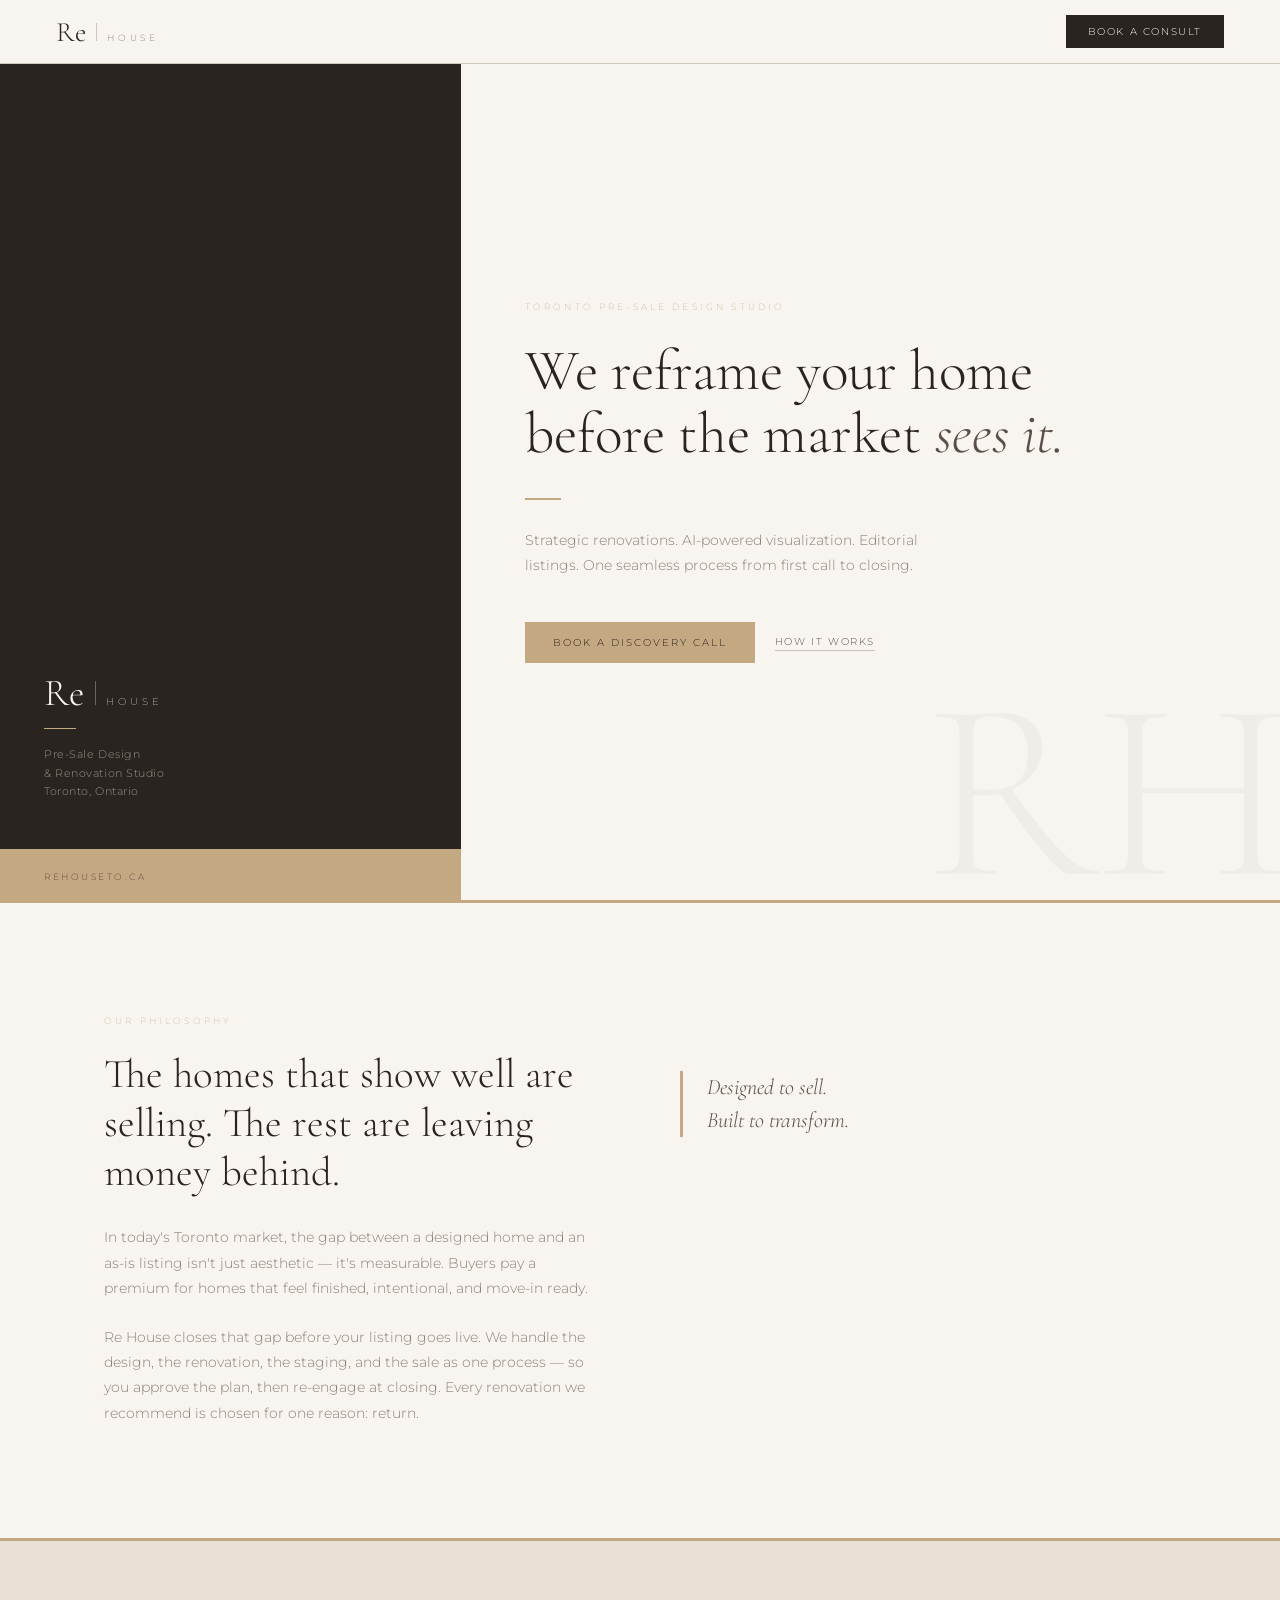
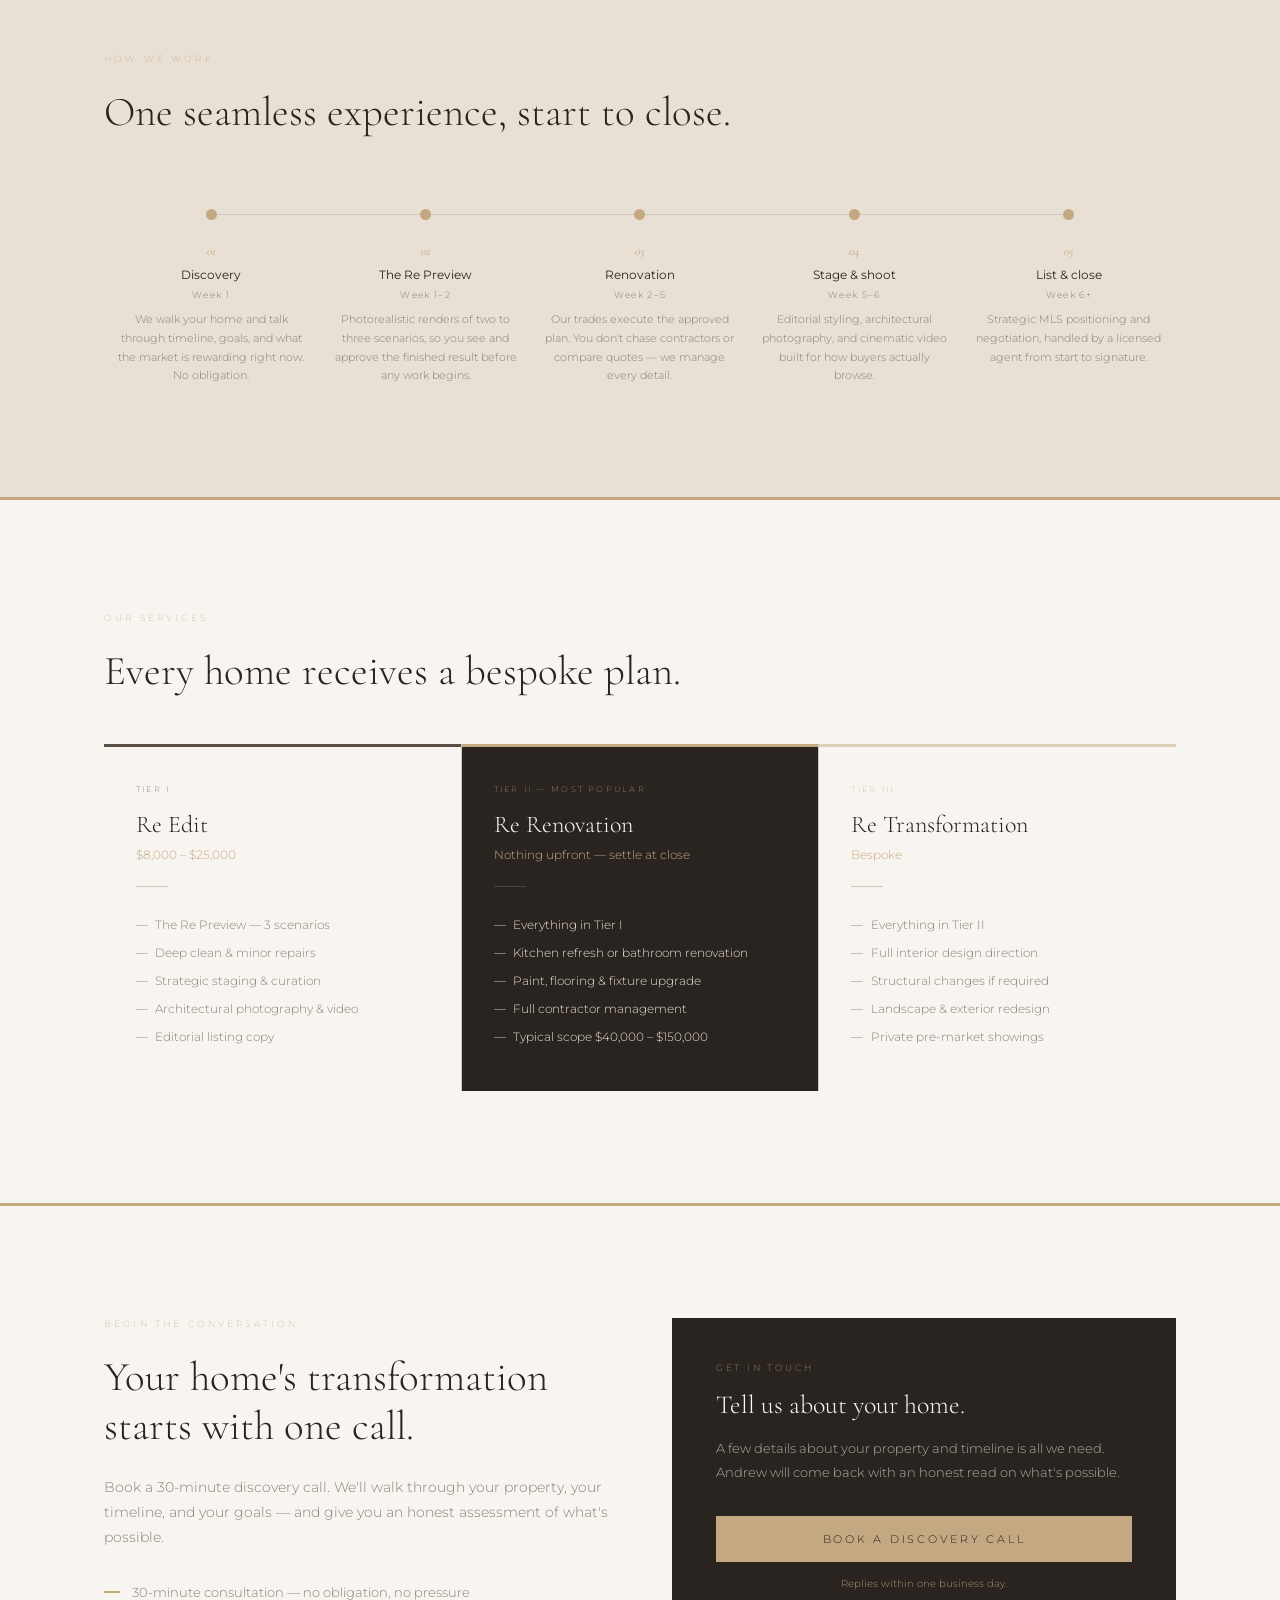
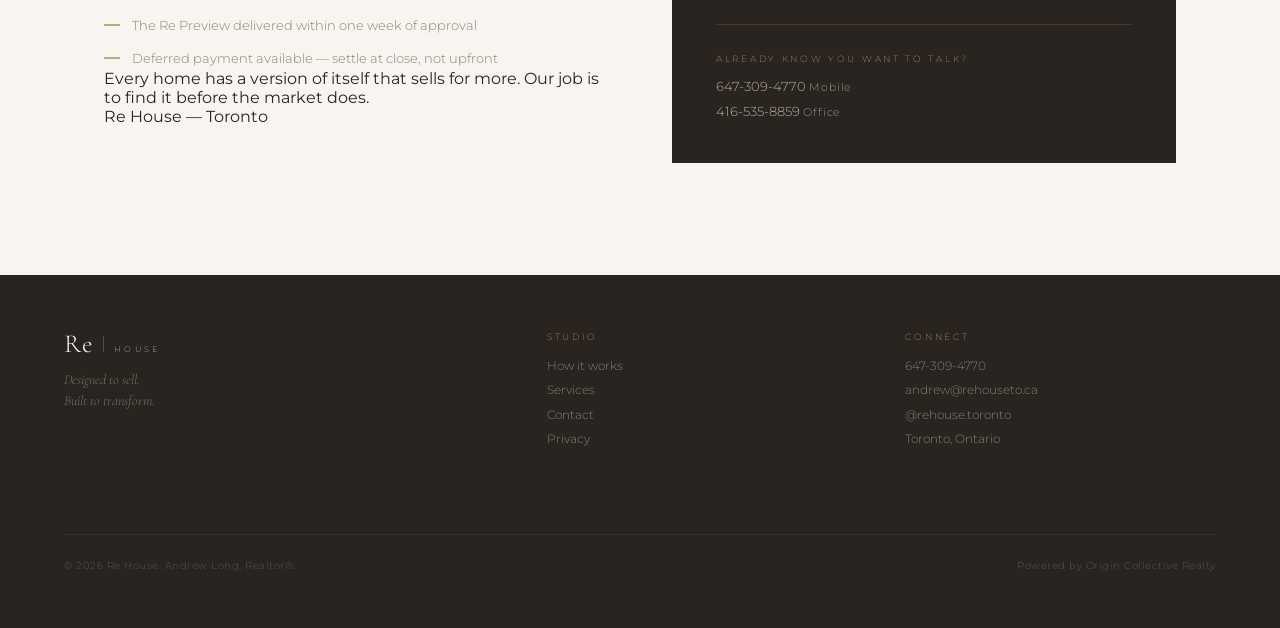
==== commit abe4f3d1: "Add a positioning line to the contact section" ====
--- a/index.html
+++ b/index.html
@@ -311,6 +311,17 @@
           <p class="contact__check-text">Deferred payment available — settle at close, not upfront</p>
         </div>
       </div>
+
+      <!-- Positioning line. It sits in whatever space is left over beside
+           the form panel and vertically centres itself there — see the
+           "Positioning line" block in css/style.css, section 09. -->
+      <blockquote class="contact__quote">
+        <p>Every home has a version of itself that sells for more. Our job is to find it before the market does.</p>
+        <footer>
+          <span class="contact__quote-rule"></span>
+          Re House &mdash; Toronto
+        </footer>
+      </blockquote>
     </div>
 
     <!-- ==========================================================
@@ -319,9 +330,13 @@
          The Tally form and the Calendly link are both configured in
          js/config.js — you don't edit anything in here.
 
-         Until a Tally form ID is set, the "Email Andrew" button shows
-         instead (pre-filled with the property questions), so the page
-         always has a working contact path.
+         The form opens in a modal rather than sitting inline. Tally's
+         free plan fixes its own type size and 700px page width, which
+         looks oversized squeezed into this narrow column. A modal gives
+         it the room it was designed for and keeps this panel on-brand.
+
+         With no Tally form ID set, the button falls back to a pre-filled
+         email to Andrew, so the page always has a working contact path.
          ========================================================== -->
     <div class="panel">
       <p class="panel__eyebrow">Get in touch</p>
@@ -331,19 +346,11 @@
         back with an honest read on what's possible.
       </p>
 
-      <!-- Live Tally form — hidden until config.js has a form ID -->
-      <div class="tally-slot">
-        <iframe
-          data-tally-src=""
-          loading="lazy" width="100%" height="420" frameborder="0"
-          marginheight="0" marginwidth="0"
-          title="Book a discovery call with Re House"></iframe>
-      </div>
-
-      <!-- Email fallback — works with no JavaScript at all -->
-      <div class="panel__fallback">
-        <a class="panel__button" href="mailto:andrew@rehouseto.ca?subject=Discovery%20call%20%E2%80%94%20Re%20House&body=Hi%20Andrew%2C%0D%0A%0D%0AI%27d%20like%20to%20book%20a%20discovery%20call%20about%20selling%20my%20home.%0D%0A%0D%0AProperty%20address%3A%20%0D%0AProperty%20type%3A%20%0D%0AEstimated%20timeline%3A%20%0D%0ABest%20number%20to%20reach%20me%3A%20%0D%0A%0D%0AThanks%2C%0D%0A">Email Andrew</a>
-      </div>
+      <!-- Opens the Tally form in a modal. js/main.js rewires this button
+           to the form when a Tally ID is configured; with none set it stays
+           a pre-filled email and still works with JavaScript disabled. -->
+      <a class="panel__button" data-contact-button
+         href="mailto:andrew@rehouseto.ca?subject=Discovery%20call%20%E2%80%94%20Re%20House&body=Hi%20Andrew%2C%0D%0A%0D%0AI%27d%20like%20to%20book%20a%20discovery%20call%20about%20selling%20my%20home.%0D%0A%0D%0AProperty%20address%3A%20%0D%0AProperty%20type%3A%20%0D%0AEstimated%20timeline%3A%20%0D%0ABest%20number%20to%20reach%20me%3A%20%0D%0A%0D%0AThanks%2C%0D%0A">Email Andrew</a>
 
       <p class="panel__note">Replies within one business day.</p>
 
--- a/css/style.css
+++ b/css/style.css
@@ -701,19 +701,8 @@
   letter-spacing: 0.08em;
 }
 
-/* --- Tally form slot ---------------------------------------------------
-   The embed stays hidden and the email fallback shows until a real Tally
-   form ID is set in js/config.js. js/main.js then adds .is-tally-live to
-   the panel, which flips the two.
-   --------------------------------------------------------------------- */
-.tally-slot { display: none; }
-.tally-slot iframe {
-  display: block;
-  width: 100%;
-  border: 0;
-}
-.panel.is-tally-live .tally-slot     { display: block; }
-.panel.is-tally-live .panel__fallback { display: none; }
+/* The enquiry form opens in a Tally modal (see js/main.js), so there is
+   no embedded iframe to style here. The button above is the trigger. */
 
 
 /* ==========================================================================
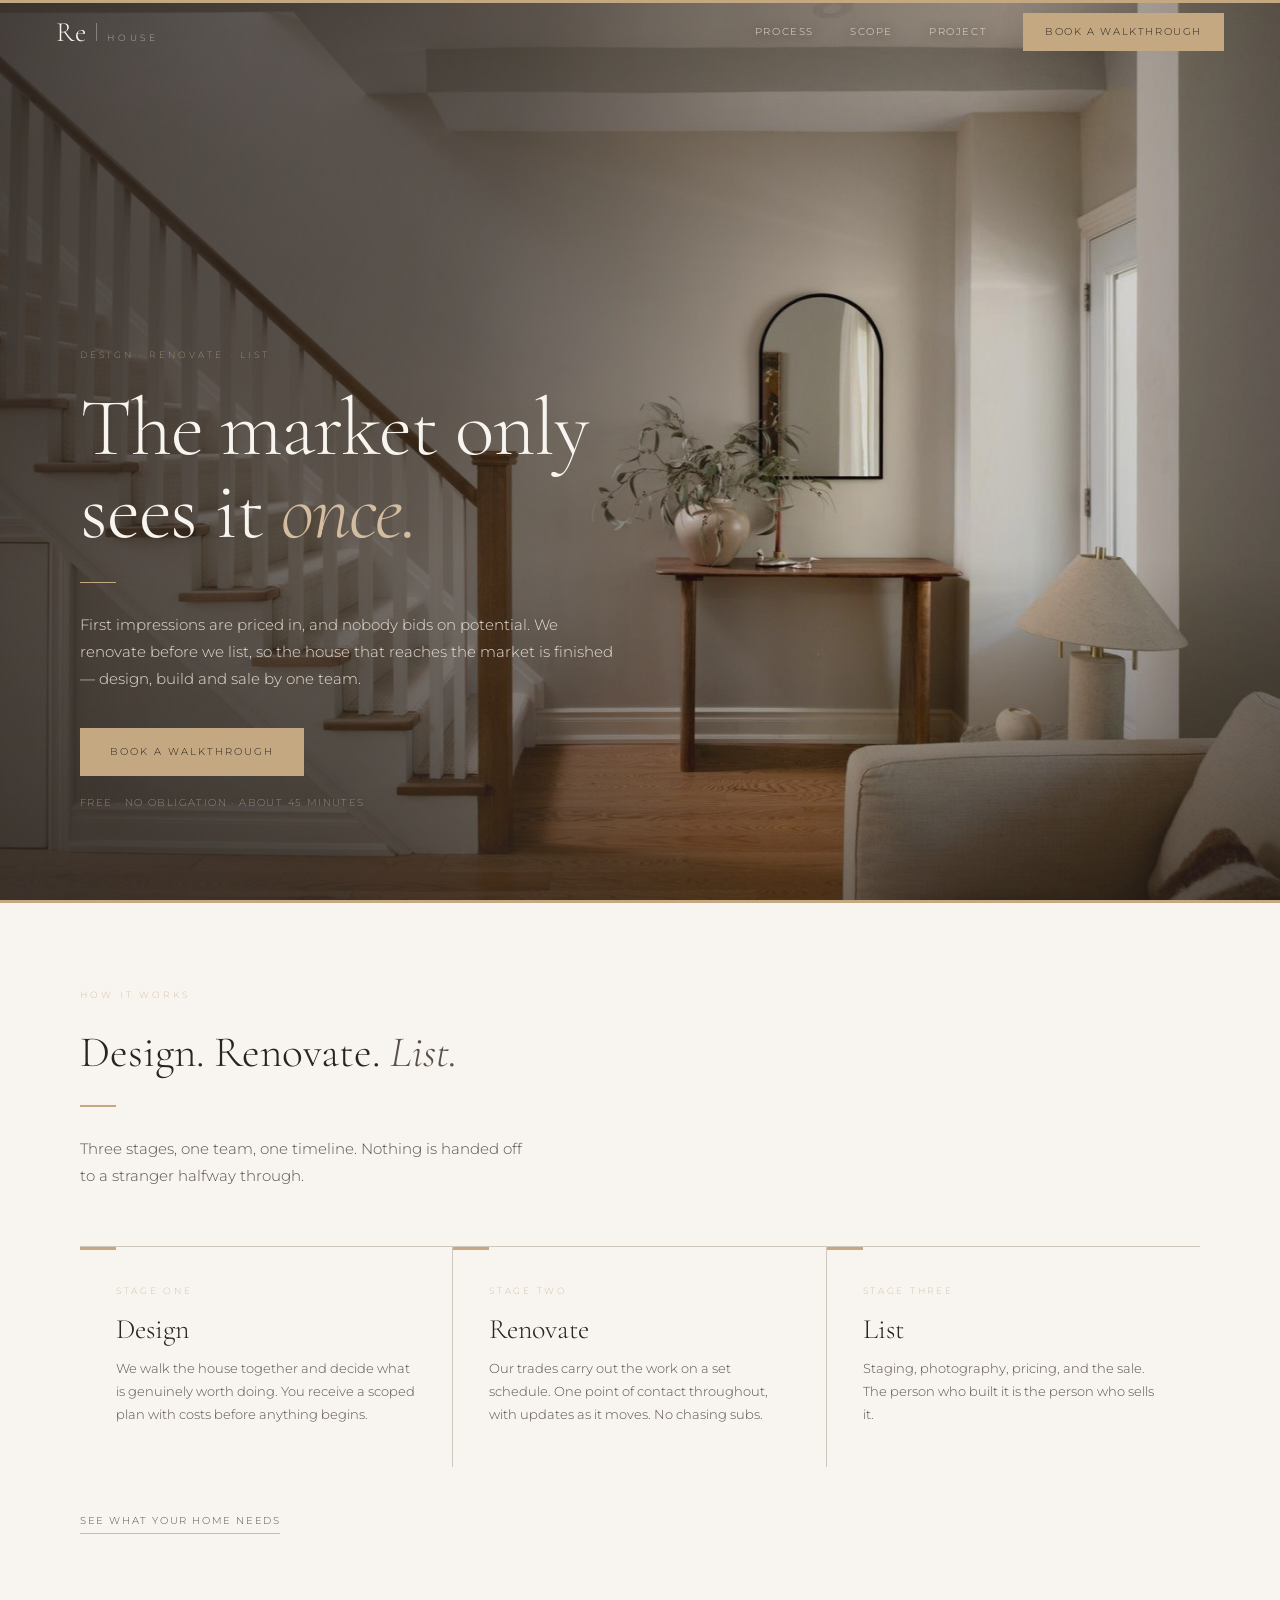
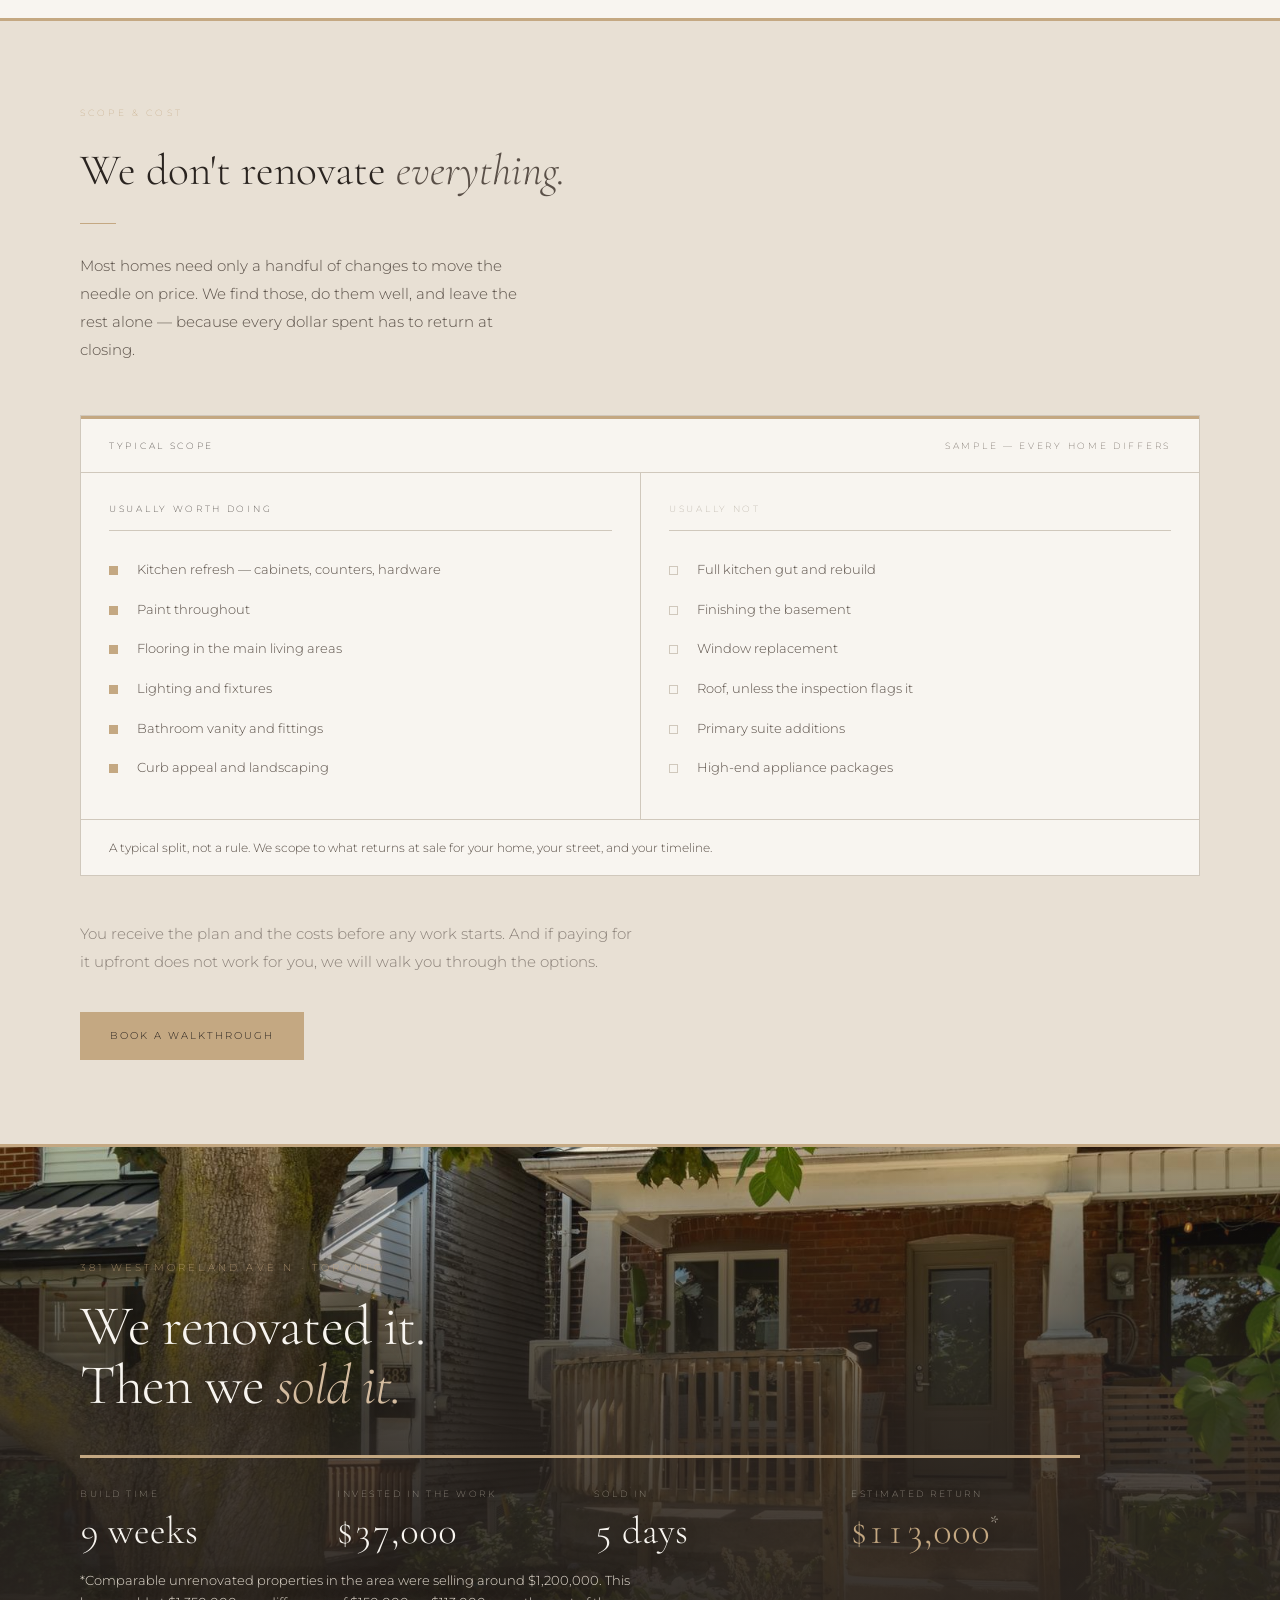
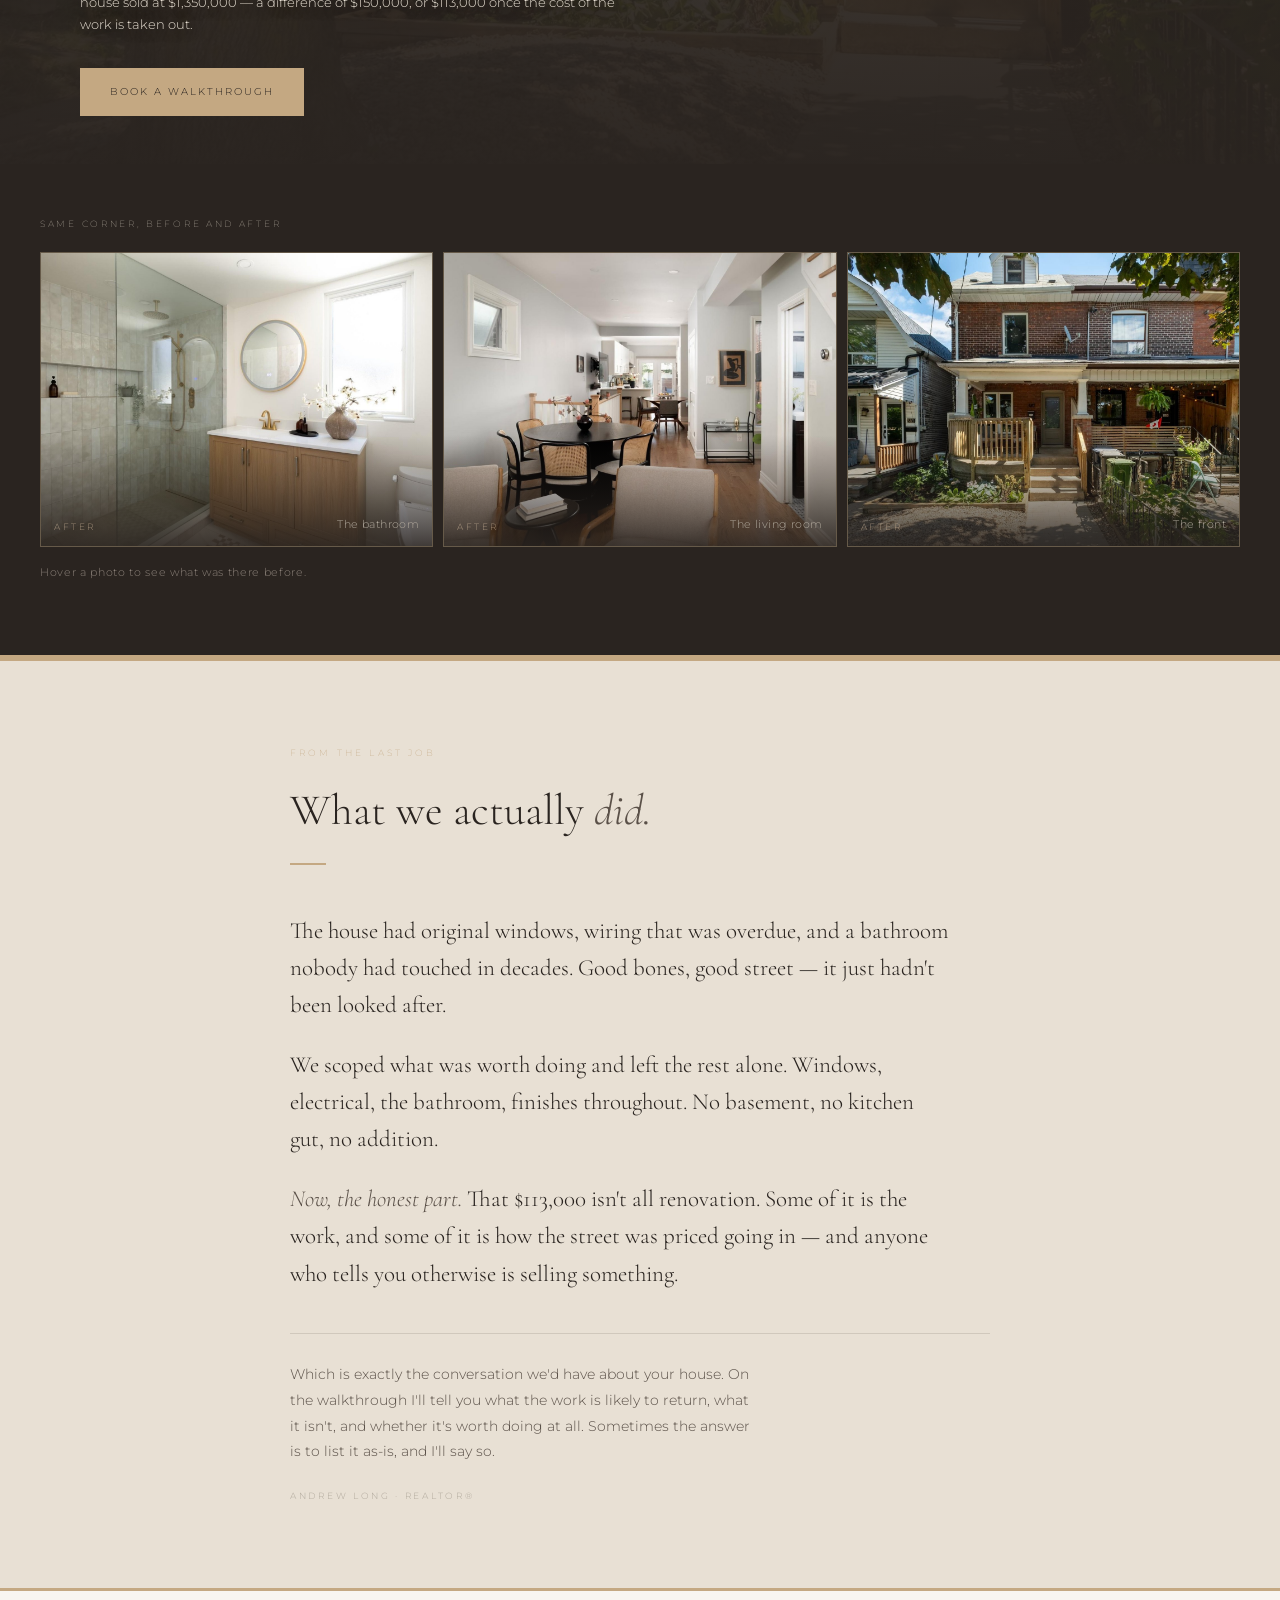
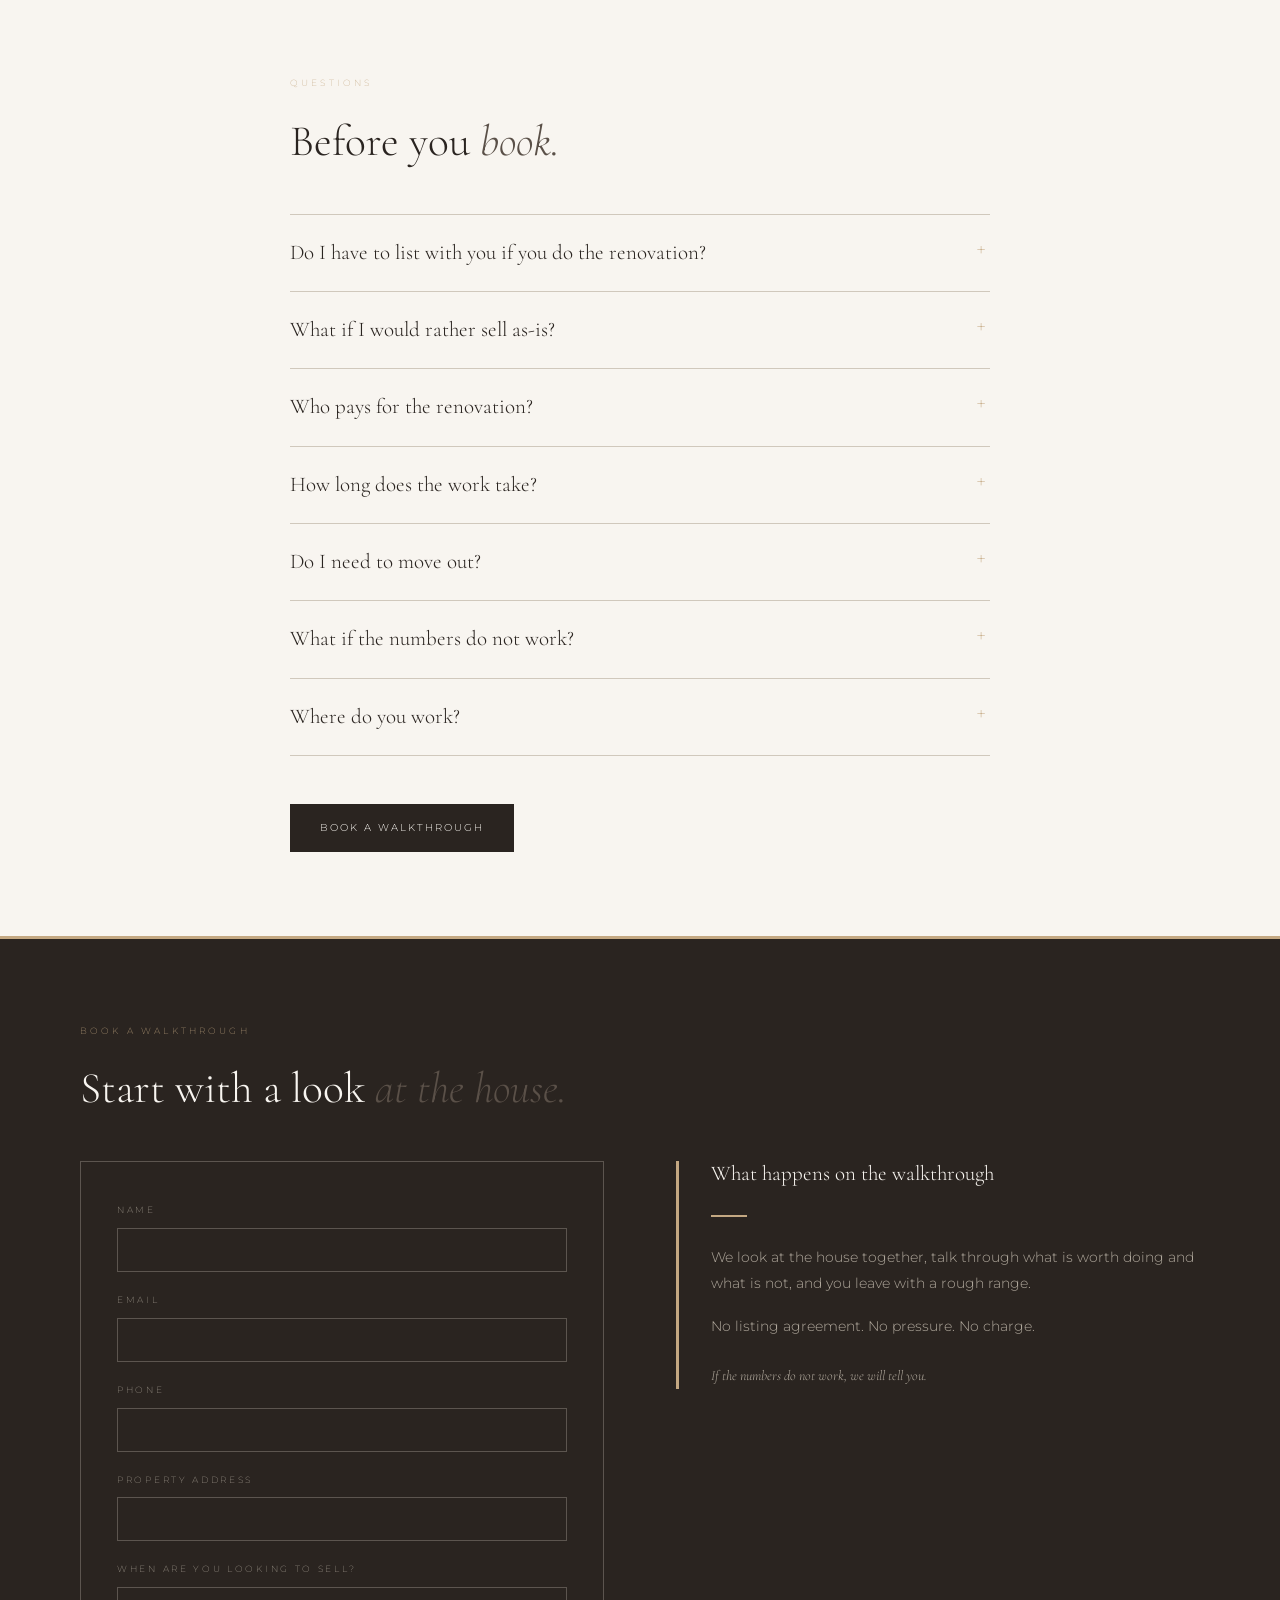
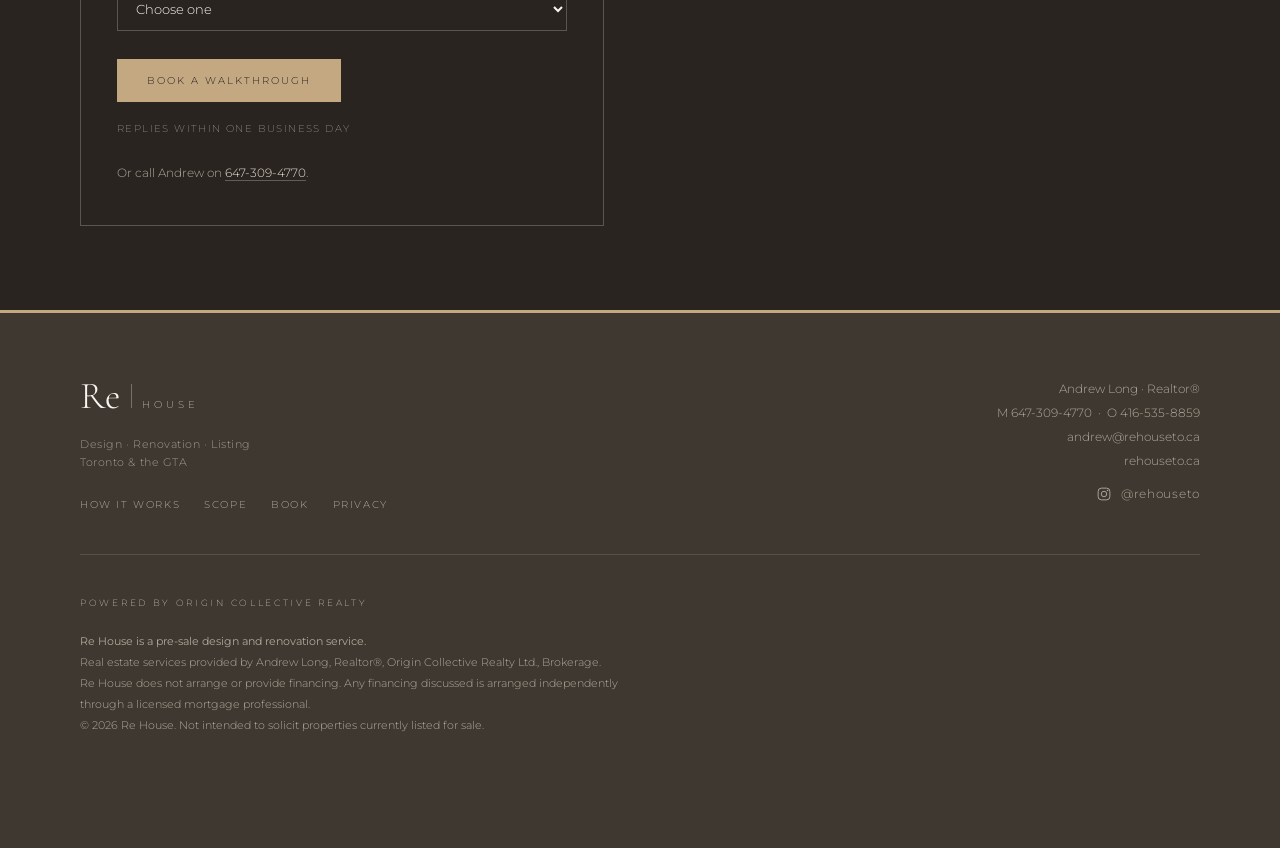
==== commit f304cb31: "Rebuild the homepage around Design. Renovate. List. with the Westmoreland project. Co-authored-by: C" ====
--- a/index.html
+++ b/index.html
@@ -7,21 +7,21 @@
   <!-- ============================================================
        SEO
        ============================================================ -->
-  <title>Re House — Toronto Pre-Sale Design Studio</title>
-  <meta name="description" content="Re House reframes your home before the market sees it. Strategic pre-sale renovation, AI visualization, and editorial listings across Toronto and the GTA.">
+  <title>Re House — Design. Renovate. List. | Toronto &amp; the GTA</title>
+  <meta name="description" content="One team handles the design, the renovation, and the listing — so your Toronto home reaches the market as the best version of itself. Book a free walkthrough.">
   <meta name="author" content="Re House">
   <link rel="canonical" href="https://rehouseto.ca/">
 
   <!-- Social sharing (Open Graph + Twitter) -->
   <meta property="og:type" content="website">
-  <meta property="og:title" content="Re House — Toronto Pre-Sale Design Studio">
-  <meta property="og:description" content="We reframe your home before the market sees it. Strategic renovation, AI-powered visualization, editorial listings — one seamless process from first call to closing.">
+  <meta property="og:title" content="Re House — Design. Renovate. List.">
+  <meta property="og:description" content="We renovate homes before we sell them. One team handles the design, the build, and the listing across Toronto and the GTA.">
   <meta property="og:url" content="https://rehouseto.ca/">
   <meta property="og:image" content="https://rehouseto.ca/assets/images/rehouse-logo-square-dark.jpg">
   <meta property="og:locale" content="en_CA">
   <meta name="twitter:card" content="summary_large_image">
-  <meta name="twitter:title" content="Re House — Toronto Pre-Sale Design Studio">
-  <meta name="twitter:description" content="We reframe your home before the market sees it.">
+  <meta name="twitter:title" content="Re House — Design. Renovate. List.">
+  <meta name="twitter:description" content="We renovate homes before we sell them.">
   <meta name="twitter:image" content="https://rehouseto.ca/assets/images/rehouse-logo-square-dark.jpg">
   <meta name="theme-color" content="#2A2420">
 
@@ -50,7 +50,7 @@
     "@context": "https://schema.org",
     "@type": "HomeAndConstructionBusiness",
     "name": "Re House",
-    "description": "Pre-sale design and renovation studio preparing Toronto and GTA homes for market.",
+    "description": "Pre-sale design, renovation and listing service for homeowners across Toronto and the GTA. One team handles the design, the build, and the sale.",
     "url": "https://rehouseto.ca/",
     "email": "andrew@rehouseto.ca",
     "telephone": "+1-647-309-4770",
@@ -81,339 +81,458 @@
     <span class="wordmark__rule"></span>
     <span class="wordmark__house">House</span>
   </a>
-  <a href="#contact" class="nav__cta">Book a consult</a>
+  <div class="nav__links">
+    <a href="#process" class="nav__link">Process</a>
+    <a href="#scope" class="nav__link">Scope</a>
+    <a href="#project" class="nav__link">Project</a>
+    <a href="#book" class="nav__cta">Book a walkthrough</a>
+  </div>
 </nav>
 
 <main id="main">
 
   <!-- ============================================================
        HERO
+       --------------------------------------------------------------
+       Full-bleed still of the finished house, with the pitch over it.
+
+       TO ADD THE VIDEO LATER: drop the file in assets/video/ and put
+       its path in js/config.js as heroVideo. Nothing here changes —
+       main.js swaps the still for the loop, and only on desktop. The
+       still below is the video's poster frame, so it stays either way.
        ============================================================ -->
   <section class="hero" id="top">
-    <div class="hero__left">
-      <div class="hero__spacer"></div>
-
+
+    <div class="hero__media" data-hero-media
+         style="background-image:url('assets/images/381-westmoreland-hero-entry.jpg')"
+         role="img" aria-label="The finished entry and staircase at 381 Westmoreland Ave N"></div>
+    <div class="hero__scrim"></div>
+
+    <div class="hero__inner">
+      <div class="wrap">
+        <p class="eyebrow anim">Design &middot; Renovate &middot; List</p>
+        <h1><span class="hero__line">The market only</span><span class="hero__line">sees it <em>once.</em></span></h1>
+        <div class="rule-tan anim"></div>
+        <p class="hero__sub anim">First impressions are priced in, and nobody bids on potential.
+          We renovate before we list, so the house that reaches the market is finished
+          &mdash; design, build and sale by one team.</p>
+        <div class="anim">
+          <a class="btn" href="#book">Book a walkthrough</a>
+          <p class="btn-note">Free &middot; No obligation &middot; About 45 minutes</p>
+        </div>
+      </div>
+    </div>
+
+  </section>
+
+
+  <!-- ============================================================
+       STAGES — Design / Renovate / List
+       ============================================================ -->
+  <section class="band band--bone" id="process">
+    <div class="wrap reveal">
+      <p class="eyebrow">How it works</p>
+      <h2>Design. Renovate. <em>List.</em></h2>
+      <div class="rule-tan"></div>
+      <p class="lede">Three stages, one team, one timeline. Nothing is handed off to a stranger halfway through.</p>
+
+      <div class="stages">
+        <div class="stage">
+          <div class="stage__number">Stage One</div>
+          <div class="stage__name">Design</div>
+          <p>We walk the house together and decide what is genuinely worth doing. You receive a scoped plan with costs before anything begins.</p>
+        </div>
+        <div class="stage">
+          <div class="stage__number">Stage Two</div>
+          <div class="stage__name">Renovate</div>
+          <p>Our trades carry out the work on a set schedule. One point of contact throughout, with updates as it moves. No chasing subs.</p>
+        </div>
+        <div class="stage">
+          <div class="stage__number">Stage Three</div>
+          <div class="stage__name">List</div>
+          <p>Staging, photography, pricing, and the sale. The person who built it is the person who sells it.</p>
+        </div>
+      </div>
+
+      <p class="stages__foot"><a class="textlink" href="#book">See what your home needs</a></p>
+    </div>
+  </section>
+
+
+  <!-- ============================================================
+       SCOPE SHEET — what we do and don't touch
+       ============================================================ -->
+  <section class="band band--pebble" id="scope">
+    <div class="wrap reveal">
+      <p class="eyebrow">Scope &amp; cost</p>
+      <h2>We don't renovate <em>everything.</em></h2>
+      <div class="rule-tan"></div>
+      <p class="lede">Most homes need only a handful of changes to move the needle on price. We find those, do them well, and leave the rest alone — because every dollar spent has to return at closing.</p>
+
+      <div class="sheet">
+        <div class="sheet__bar"></div>
+
+        <div class="sheet__head">
+          <span class="sheet__head-left">Typical scope</span>
+          <span class="sheet__head-right">Sample — every home differs</span>
+        </div>
+
+        <div class="sheet__cols">
+          <div class="sheet__col sheet__col--keep">
+            <div class="sheet__label">Usually worth doing</div>
+            <ul>
+              <li>Kitchen refresh — cabinets, counters, hardware</li>
+              <li>Paint throughout</li>
+              <li>Flooring in the main living areas</li>
+              <li>Lighting and fixtures</li>
+              <li>Bathroom vanity and fittings</li>
+              <li>Curb appeal and landscaping</li>
+            </ul>
+          </div>
+          <div class="sheet__col sheet__col--skip">
+            <div class="sheet__label">Usually not</div>
+            <ul>
+              <li>Full kitchen gut and rebuild</li>
+              <li>Finishing the basement</li>
+              <li>Window replacement</li>
+              <li>Roof, unless the inspection flags it</li>
+              <li>Primary suite additions</li>
+              <li>High-end appliance packages</li>
+            </ul>
+          </div>
+        </div>
+
+        <div class="sheet__foot">
+          A typical split, not a rule. We scope to what returns at sale for your home, your street, and your timeline.
+        </div>
+      </div>
+
+      <p class="scope__close">You receive the plan and the costs before any work starts. And if paying for it upfront does not work for you, we will walk you through the options.</p>
+      <div class="scope__cta"><a class="btn" href="#book">Book a walkthrough</a></div>
+    </div>
+  </section>
+
+
+  <!-- ============================================================
+       THE PROJECT — 381 Westmoreland
+       --------------------------------------------------------------
+       The finished house, with the job's three numbers over it.
+
+       TO SWAP IN A NEW PROJECT: change the photo, the address and the
+       four figures. Each figure's data-count attribute is what counts up,
+       so change the number in BOTH places — the attribute and the text. The footnote must always name what the estimate is
+       measured against — comparable unrenovated properties in the area —
+       because without it the return figure is unsupportable.
+
+       NOTE: advertising a specific sold price needs the seller's written
+       consent under TRESA. Confirm that is on file before this goes live.
+       ============================================================ -->
+  <section id="project">
+    <div class="project-lead"
+         style="background-image:url('assets/images/381-westmoreland-front-finished.jpg')"
+         role="img" aria-label="381 Westmoreland Ave N after the renovation">
+      <div class="project-lead__overlay">
+        <div class="wrap">
+          <p class="project-lead__addr">381 Westmoreland Ave N &middot; Toronto</p>
+          <h2 class="project-lead__head">We renovated it.<br>Then we <em>sold it.</em></h2>
+
+          <dl class="stats">
+            <div class="stat">
+              <dt class="stat__label">Build time</dt>
+              <dd class="stat__value"><span data-count="9">9</span> weeks</dd>
+            </div>
+            <div class="stat">
+              <dt class="stat__label">Invested in the work</dt>
+              <dd class="stat__value">$<span data-count="37000">37,000</span></dd>
+            </div>
+            <div class="stat">
+              <dt class="stat__label">Sold in</dt>
+              <dd class="stat__value"><span data-count="5">5</span> days</dd>
+            </div>
+            <div class="stat stat--lead">
+              <dt class="stat__label">Estimated return</dt>
+              <dd class="stat__value">$<span data-count="113000">113,000</span><span class="stat__mark">*</span></dd>
+            </div>
+          </dl>
+
+          <p class="project-lead__note">*Comparable unrenovated properties in the area were
+            selling around $1,200,000. This house sold at $1,350,000 &mdash; a difference of
+            $150,000, or $113,000 once the cost of the work is taken out.</p>
+
+          <div class="project-lead__cta"><a class="btn" href="#book">Book a walkthrough</a></div>
+        </div>
+      </div>
+    </div>
+
+    <!-- ---- BEFORE / AFTER TILES ----
+         Two photos stacked per tile. The finished shot is on top; hover it
+         on a laptop, or tap it on a phone, and it fades to the before.
+         To add a pair, copy one .reveal-tile and swap the two image paths. -->
+    <div class="pairs reveal">
+      <p class="pairs__label">Same corner, before and after</p>
+
+      <div class="reveal-grid">
+        <div class="reveal-tile">
+          <div class="reveal-tile__img"
+               style="background-image:url('assets/images/381-westmoreland-bathroom-before.jpg')"
+               role="img" aria-label="The bathroom before the renovation"></div>
+          <div class="reveal-tile__img reveal-tile__img--after"
+               style="background-image:url('assets/images/381-westmoreland-bathroom-after.jpg')"
+               role="img" aria-label="The same bathroom after the renovation"></div>
+          <span class="reveal-tile__cap">The bathroom</span>
+        </div>
+
+        <div class="reveal-tile">
+          <div class="reveal-tile__img"
+               style="background-image:url('assets/images/381-westmoreland-living-before.jpg')"
+               role="img" aria-label="The living room before the renovation"></div>
+          <div class="reveal-tile__img reveal-tile__img--after"
+               style="background-image:url('assets/images/381-westmoreland-living-after.jpg')"
+               role="img" aria-label="The same living room after the renovation"></div>
+          <span class="reveal-tile__cap">The living room</span>
+        </div>
+
+        <div class="reveal-tile">
+          <div class="reveal-tile__img"
+               style="background-image:url('assets/images/381-westmoreland-front-before.jpg')"
+               role="img" aria-label="The front of the house before the renovation"></div>
+          <div class="reveal-tile__img reveal-tile__img--after"
+               style="background-image:url('assets/images/381-westmoreland-front-after.jpg')"
+               role="img" aria-label="The front of the house after the renovation"></div>
+          <span class="reveal-tile__cap">The front</span>
+        </div>
+      </div>
+
+      <p class="pairs__hint">
+        <span class="pairs__hint--pointer">Hover a photo to see what was there before.</span>
+        <span class="pairs__hint--touch">Tap a photo to see it before.</span>
+      </p>
+    </div>
+  </section>
+
+
+  <!-- ---- THE NOTE ---- -->
+  <section class="band band--pebble">
+    <div class="wrap wrap--narrow reveal">
+      <p class="eyebrow">From the last job</p>
+      <h2>What we actually <em>did.</em></h2>
+      <div class="rule-tan"></div>
+
+      <div class="note">
+        <div class="note__body">
+          <p>The house had original windows, wiring that was overdue, and a bathroom nobody had touched in decades. Good bones, good street &mdash; it just hadn't been looked after.</p>
+          <p>We scoped what was worth doing and left the rest alone. Windows, electrical, the bathroom, finishes throughout. No basement, no kitchen gut, no addition.</p>
+          <p><em>Now, the honest part.</em> That $113,000 isn't all renovation. Some of it is the work, and some of it is how the street was priced going in &mdash; and anyone who tells you otherwise is selling something.</p>
+
+          <div class="note__kicker">
+            <p>Which is exactly the conversation we'd have about your house. On the walkthrough I'll tell you what the work is likely to return, what it isn't, and whether it's worth doing at all. Sometimes the answer is to list it as-is, and I'll say so.</p>
+            <p class="note__sig">Andrew Long &middot; Realtor&reg;</p>
+          </div>
+        </div>
+
+      </div>
+    </div>
+  </section>
+
+
+  <!-- ============================================================
+       FAQ
+       ============================================================ -->
+  <section class="band band--bone">
+    <div class="wrap wrap--narrow reveal">
+      <p class="eyebrow">Questions</p>
+      <h2>Before you <em>book.</em></h2>
+
+      <div class="faq">
+        <details>
+          <summary>Do I have to list with you if you do the renovation?</summary>
+          <div class="faq__answer">The combined service is how we keep the scope honest — we only recommend work we would stand behind at sale. If you would rather renovate now and decide about listing later, say so on the walkthrough and we will talk through how that works.</div>
+        </details>
+        <details>
+          <summary>What if I would rather sell as-is?</summary>
+          <div class="faq__answer">Then we list it as-is. Some homes genuinely do not need the work, and we will tell you when yours is one of them.</div>
+        </details>
+        <details>
+          <summary>Who pays for the renovation?</summary>
+          <div class="faq__answer">Most of our clients do not fund it out of pocket. The right route depends on your equity and your timeline, so we go through the options on the walkthrough alongside a licensed mortgage professional rather than guessing here.</div>
+        </details>
+        <details>
+          <summary>How long does the work take?</summary>
+          <div class="faq__answer">A typical pre-sale scope is measured in weeks, not months — the exact schedule depends on what your home needs. You receive that schedule with the plan, before anything starts, so it can be built around your move.</div>
+        </details>
+        <details>
+          <summary>Do I need to move out?</summary>
+          <div class="faq__answer">Usually not for the whole job, though the kitchen and bathroom stretches are easier if you are out. We flag it in the plan so there are no surprises.</div>
+        </details>
+        <details>
+          <summary>What if the numbers do not work?</summary>
+          <div class="faq__answer">We will tell you. If the renovation will not return what it costs on your street, doing it is a poor deal for both of us.</div>
+        </details>
+        <details>
+          <summary>Where do you work?</summary>
+          <div class="faq__answer">Toronto and the greater GTA.</div>
+        </details>
+      </div>
+
+      <div class="faq__cta"><a class="btn btn--dark" href="#book">Book a walkthrough</a></div>
+    </div>
+  </section>
+
+
+  <!-- ============================================================
+       BOOKING
+       --------------------------------------------------------------
+       A real form, but there is no server behind a GitHub Pages site.
+       So on submit main.js carries the answers to whichever channel is
+       configured in js/config.js: the Tally form pre-filled, or a
+       pre-written email to Andrew. Nobody retypes anything.
+       ============================================================ -->
+  <section class="band band--black" id="book">
+    <div class="wrap reveal">
+      <p class="eyebrow">Book a walkthrough</p>
+      <h2>Start with a look <em>at the house.</em></h2>
+
+      <div class="booking__grid">
+
+        <!-- The visible enquiry form. It has no server behind it — this is a
+             static site — so main.js takes the answers and either opens the
+             Tally form pre-filled, or falls back to a pre-written email.
+             Either way nothing is typed twice. -->
+        <form class="enquiry" data-enquiry-form novalidate>
+          <div class="field">
+            <label for="f-name">Name</label>
+            <input id="f-name" name="name" type="text" autocomplete="name" required>
+          </div>
+          <div class="field">
+            <label for="f-email">Email</label>
+            <input id="f-email" name="email" type="email" autocomplete="email" required>
+          </div>
+          <div class="field">
+            <label for="f-phone">Phone</label>
+            <input id="f-phone" name="phone" type="tel" autocomplete="tel">
+          </div>
+          <div class="field">
+            <label for="f-address">Property address</label>
+            <input id="f-address" name="address" type="text" autocomplete="street-address" required>
+          </div>
+          <div class="field">
+            <label for="f-timeline">When are you looking to sell?</label>
+            <!-- These four strings must match the Tally answer options EXACTLY,
+                 character for character — that is how the pre-fill finds them.
+                 Plain hyphens and no apostrophes on purpose: curly quotes and
+                 en-dashes survive a URL badly. Change one, change both. -->
+            <select id="f-timeline" name="timeline">
+              <option value="">Choose one</option>
+              <option>As soon as it is ready</option>
+              <option>In the next 3-6 months</option>
+              <option>In the next 6-12 months</option>
+              <option>Just exploring</option>
+            </select>
+          </div>
+
+          <p class="field__error" data-enquiry-error hidden>Please add your name, email and the property address.</p>
+
+          <button class="btn" type="submit" data-contact-button>Book a walkthrough</button>
+          <p class="btn-note">Replies within one business day</p>
+
+          <p class="enquiry__alt">
+            <span data-booking-link-wrap hidden>Prefer to pick a time? <a href="#" data-booking-link>Book directly</a><br></span>
+            Or call Andrew on <a href="tel:+16473094770">647-309-4770</a>.
+          </p>
+        </form>
+
+        <div class="walkthrough">
+          <h3>What happens on the walkthrough</h3>
+          <div class="rule-tan"></div>
+          <p>We look at the house together, talk through what is worth doing and what is not, and you leave with a rough range.</p>
+          <p>No listing agreement. No pressure. No charge.</p>
+          <p class="walkthrough__kicker">If the numbers do not work, we will tell you.</p>
+        </div>
+
+      </div>
+    </div>
+  </section>
+
+</main>
+
+
+<!-- ==============================================================
+     FOOTER
+     ============================================================== -->
+<footer class="footer">
+  <div class="wrap">
+
+    <div class="footer__top">
       <div>
-        <span class="wordmark">
+        <span class="wordmark wordmark--light wordmark--large">
           <span class="wordmark__re">Re</span>
           <span class="wordmark__rule"></span>
           <span class="wordmark__house">House</span>
         </span>
-        <div class="hero__rule"></div>
-        <p class="hero__left-body">
-          Pre-Sale Design<br>
-          &amp; Renovation Studio<br>
-          Toronto, Ontario
+        <p class="footer__blurb">
+          Design &middot; Renovation &middot; Listing<br>
+          Toronto &amp; the GTA
         </p>
-      </div>
-
-      <div class="hero__left-foot">
-        <span class="hero__left-foot-text">rehouseto.ca</span>
-      </div>
-    </div>
-
-    <div class="hero__right">
-      <span class="hero__watermark" aria-hidden="true">RH</span>
-      <p class="hero__eyebrow">Toronto Pre-Sale Design Studio</p>
-      <h1 class="hero__title">
-        We reframe your home <br class="break-desktop">before the market <em>sees it.</em>
-      </h1>
-      <div class="hero__accent"></div>
-      <p class="hero__sub">
-        Strategic renovations. AI-powered visualization. Editorial listings.
-        One seamless process from first call to closing.
-      </p>
-      <div class="hero__buttons">
-        <a href="#contact" class="btn-primary">Book a discovery call</a>
-        <a href="#process" class="btn-ghost">How it works</a>
-      </div>
-    </div>
-  </section>
-
-
-  <!-- ============================================================
-       CONCEPT / PHILOSOPHY
-       ============================================================ -->
-  <div class="accent-bar"></div>
-  <section class="section concept">
-    <div class="reveal">
-      <p class="eyebrow">Our philosophy</p>
-      <h2 class="h2 h2--gap">The homes that show well are selling. The rest are leaving money behind.</h2>
-      <p class="concept__body">
-        In today's Toronto market, the gap between a designed home and an as-is listing
-        isn't just aesthetic — it's measurable. Buyers pay a premium for homes that feel
-        finished, intentional, and move-in ready.
-      </p>
-      <p class="concept__body">
-        Re House closes that gap before your listing goes live. We handle the design,
-        the renovation, the staging, and the sale as one process — so you approve the plan,
-        then re-engage at closing. Every renovation we recommend is chosen for one reason: return.
-      </p>
-    </div>
-
-    <div class="concept__aside reveal">
-      <p class="concept__pullquote">Designed to sell.<br>Built to transform.</p>
-    </div>
-  </section>
-
-
-  <!-- ============================================================
-       PROCESS
-       ============================================================ -->
-  <div class="accent-bar"></div>
-  <section class="process" id="process">
-    <div class="process__wrap">
-      <p class="eyebrow">How we work</p>
-      <h2 class="h2 h2--gap-xl">One seamless experience, start to close.</h2>
-
-      <div class="steps">
-        <div class="steps__spine" aria-hidden="true"></div>
-
-        <div class="step reveal">
-          <div class="step__dot"></div>
-          <div class="step__number">01</div>
-          <h3 class="step__title">Discovery</h3>
-          <div class="step__meta">Week 1</div>
-          <p class="step__body">
-            We walk your home and talk through timeline, goals, and what the market is
-            rewarding right now. No obligation.
-          </p>
-        </div>
-
-        <div class="step reveal">
-          <div class="step__dot"></div>
-          <div class="step__number">02</div>
-          <h3 class="step__title">The Re Preview</h3>
-          <div class="step__meta">Week 1–2</div>
-          <p class="step__body">
-            Photorealistic renders of two to three scenarios, so you see and approve the
-            finished result before any work begins.
-          </p>
-        </div>
-
-        <div class="step reveal">
-          <div class="step__dot"></div>
-          <div class="step__number">03</div>
-          <h3 class="step__title">Renovation</h3>
-          <div class="step__meta">Week 2–5</div>
-          <p class="step__body">
-            Our trades execute the approved plan. You don't chase contractors or compare
-            quotes — we manage every detail.
-          </p>
-        </div>
-
-        <div class="step reveal">
-          <div class="step__dot"></div>
-          <div class="step__number">04</div>
-          <h3 class="step__title">Stage &amp; shoot</h3>
-          <div class="step__meta">Week 5–6</div>
-          <p class="step__body">
-            Editorial styling, architectural photography, and cinematic video built for how
-            buyers actually browse.
-          </p>
-        </div>
-
-        <div class="step reveal">
-          <div class="step__dot"></div>
-          <div class="step__number">05</div>
-          <h3 class="step__title">List &amp; close</h3>
-          <div class="step__meta">Week 6+</div>
-          <p class="step__body">
-            Strategic MLS positioning and negotiation, handled by a licensed agent from
-            start to signature.
-          </p>
-        </div>
-      </div>
-    </div>
-  </section>
-
-
-  <!-- ============================================================
-       SERVICES
-       ============================================================ -->
-  <div class="accent-bar"></div>
-  <section class="section" id="services">
-    <p class="eyebrow">Our services</p>
-    <h2 class="h2 h2--gap-lg">Every home receives a bespoke plan.</h2>
-
-    <div class="tiers">
-      <article class="tier reveal">
-        <div class="tier__bar"></div>
-        <div class="tier__badge">Tier I</div>
-        <h3 class="tier__name">Re Edit</h3>
-        <div class="tier__price">$8,000 – $25,000</div>
-        <div class="tier__rule"></div>
-        <ul class="tier__list">
-          <li>The Re Preview — 3 scenarios</li>
-          <li>Deep clean &amp; minor repairs</li>
-          <li>Strategic staging &amp; curation</li>
-          <li>Architectural photography &amp; video</li>
-          <li>Editorial listing copy</li>
+        <nav class="footer__nav" aria-label="Footer">
+          <a href="#process">How it works</a>
+          <a href="#scope">Scope</a>
+          <a href="#book">Book</a>
+          <a href="privacy.html">Privacy</a>
+        </nav>
+      </div>
+
+      <div class="footer__contact">
+        Andrew Long &middot; Realtor&reg;<br>
+        M <a href="tel:+16473094770">647-309-4770</a> &nbsp;&middot;&nbsp; O <a href="tel:+14165358859">416-535-8859</a><br>
+        <a href="mailto:andrew@rehouseto.ca">andrew@rehouseto.ca</a><br>
+        <a href="https://rehouseto.ca">rehouseto.ca</a>
+
+        <!-- Social. Built as a list so a second channel is one <li> away.
+             The icon is inline SVG rather than a font or an image file: it
+             costs no extra request and it inherits the link colour, so the
+             hover works without a second rule. -->
+        <ul class="social">
+          <li>
+            <a class="social__link"
+               href="https://instagram.com/rehouseto"
+               target="_blank" rel="noopener"
+               aria-label="Re House on Instagram">
+              <svg class="social__icon" viewBox="0 0 24 24" aria-hidden="true" focusable="false">
+                <rect x="3.2" y="3.2" width="17.6" height="17.6" rx="5"></rect>
+                <circle cx="12" cy="12" r="4.1"></circle>
+                <circle class="social__dot" cx="17.3" cy="6.7" r="1.15"></circle>
+              </svg>
+              <span class="social__handle">@rehouseto</span>
+            </a>
+          </li>
         </ul>
-      </article>
-
-      <article class="tier tier--featured reveal">
-        <div class="tier__bar"></div>
-        <div class="tier__badge">Tier II — Most popular</div>
-        <h3 class="tier__name">Re Renovation</h3>
-        <div class="tier__price">Nothing upfront — settle at close</div>
-        <div class="tier__rule"></div>
-        <ul class="tier__list">
-          <li>Everything in Tier I</li>
-          <li>Kitchen refresh or bathroom renovation</li>
-          <li>Paint, flooring &amp; fixture upgrade</li>
-          <li>Full contractor management</li>
-          <li>Typical scope $40,000 – $150,000</li>
-        </ul>
-      </article>
-
-      <article class="tier tier--bespoke reveal">
-        <div class="tier__bar"></div>
-        <div class="tier__badge">Tier III</div>
-        <h3 class="tier__name">Re Transformation</h3>
-        <div class="tier__price">Bespoke</div>
-        <div class="tier__rule"></div>
-        <ul class="tier__list">
-          <li>Everything in Tier II</li>
-          <li>Full interior design direction</li>
-          <li>Structural changes if required</li>
-          <li>Landscape &amp; exterior redesign</li>
-          <li>Private pre-market showings</li>
-        </ul>
-      </article>
-    </div>
-  </section>
-
-
-  <!-- ============================================================
-       CONTACT
-       ============================================================ -->
-  <div class="accent-bar"></div>
-  <section class="section contact" id="contact">
-    <div class="reveal">
-      <p class="eyebrow">Begin the conversation</p>
-      <h2 class="h2 h2--gap-sm">Your home's transformation starts with one call.</h2>
-      <p class="contact__body">
-        Book a 30-minute discovery call. We'll walk through your property, your timeline,
-        and your goals — and give you an honest assessment of what's possible.
-      </p>
-      <div class="contact__checks">
-        <div class="contact__check">
-          <div class="contact__dash"></div>
-          <p class="contact__check-text">30-minute consultation — no obligation, no pressure</p>
-        </div>
-        <div class="contact__check">
-          <div class="contact__dash"></div>
-          <p class="contact__check-text">The Re Preview delivered within one week of approval</p>
-        </div>
-        <div class="contact__check">
-          <div class="contact__dash"></div>
-          <p class="contact__check-text">Deferred payment available — settle at close, not upfront</p>
-        </div>
-      </div>
-
-      <!-- Positioning line. It sits in whatever space is left over beside
-           the form panel and vertically centres itself there — see the
-           "Positioning line" block in css/style.css, section 09. -->
-      <blockquote class="contact__quote">
-        <p>Every home has a version of itself that sells for more. Our job is to find it before the market does.</p>
-        <footer>
-          <span class="contact__quote-rule"></span>
-          Re House &mdash; Toronto
-        </footer>
-      </blockquote>
-    </div>
-
-    <!-- ==========================================================
-         CONTACT PANEL
-
-         The Tally form and the Calendly link are both configured in
-         js/config.js — you don't edit anything in here.
-
-         The form opens in a modal rather than sitting inline. Tally's
-         free plan fixes its own type size and 700px page width, which
-         looks oversized squeezed into this narrow column. A modal gives
-         it the room it was designed for and keeps this panel on-brand.
-
-         With no Tally form ID set, the button falls back to a pre-filled
-         email to Andrew, so the page always has a working contact path.
-         ========================================================== -->
-    <div class="panel">
-      <p class="panel__eyebrow">Get in touch</p>
-      <h3 class="panel__title">Tell us about your home.</h3>
-      <p class="panel__body">
-        A few details about your property and timeline is all we need. Andrew will come
-        back with an honest read on what's possible.
-      </p>
-
-      <!-- Opens the Tally form in a modal. js/main.js rewires this button
-           to the form when a Tally ID is configured; with none set it stays
-           a pre-filled email and still works with JavaScript disabled. -->
-      <a class="panel__button" data-contact-button
-         href="mailto:andrew@rehouseto.ca?subject=Discovery%20call%20%E2%80%94%20Re%20House&body=Hi%20Andrew%2C%0D%0A%0D%0AI%27d%20like%20to%20book%20a%20discovery%20call%20about%20selling%20my%20home.%0D%0A%0D%0AProperty%20address%3A%20%0D%0AProperty%20type%3A%20%0D%0AEstimated%20timeline%3A%20%0D%0ABest%20number%20to%20reach%20me%3A%20%0D%0A%0D%0AThanks%2C%0D%0A">Email Andrew</a>
-
-      <p class="panel__note">Replies within one business day.</p>
-
-      <div class="panel__alt">
-        <div class="panel__alt-label">Already know you want to talk?</div>
-        <div class="panel__alt-row">
-          <a class="panel__link" data-booking-link href="#" hidden>Pick a time directly <span>30 min, no obligation</span></a>
-          <a class="panel__link" href="tel:+16473094770">647-309-4770 <span>Mobile</span></a>
-          <a class="panel__link" href="tel:+14165358859">416-535-8859 <span>Office</span></a>
-        </div>
-      </div>
-    </div>
-  </section>
-
-</main>
-
-
-<!-- ==============================================================
-     FOOTER
-     ============================================================== -->
-<footer class="footer">
-  <div class="footer__inner">
-    <div>
-      <div class="footer__logo">
-        <span class="wordmark">
-          <span class="wordmark__re">Re</span>
-          <span class="wordmark__rule"></span>
-          <span class="wordmark__house">House</span>
-        </span>
-      </div>
-      <p class="footer__tagline">Designed to sell.<br>Built to transform.</p>
-    </div>
-
-    <div>
-      <div class="footer__col-title">Studio</div>
-      <div class="footer__links">
-        <a href="#process"  class="footer__link">How it works</a>
-        <a href="#services" class="footer__link">Services</a>
-        <a href="#contact"  class="footer__link">Contact</a>
-        <a href="privacy.html" class="footer__link">Privacy</a>
-      </div>
-    </div>
-
-    <div>
-      <div class="footer__col-title">Connect</div>
-      <div class="footer__links">
-        <a href="tel:+16473094770" class="footer__link">647-309-4770</a>
-        <a href="mailto:andrew@rehouseto.ca" class="footer__link">andrew@rehouseto.ca</a>
-        <a href="https://instagram.com/rehouse.toronto" class="footer__link" target="_blank" rel="noopener">@rehouse.toronto</a>
-        <span class="footer__link footer__link--plain">Toronto, Ontario</span>
-      </div>
-    </div>
-
-    <div class="footer__bottom">
-      <div class="footer__copy">© <span data-year>2026</span> Re House. Andrew Long, Realtor®.</div>
-      <div class="footer__copy">Powered by Origin Collective Realty</div>
-    </div>
+      </div>
+    </div>
+
+    <p class="footer__powered">Powered by Origin Collective Realty</p>
+
+    <p class="footer__legal">
+      <strong>Re House is a pre-sale design and renovation service.</strong><br>
+      Real estate services provided by Andrew Long, Realtor&reg;, Origin Collective Realty Ltd., Brokerage.<br>
+      Re House does not arrange or provide financing. Any financing discussed is arranged independently through a licensed mortgage professional.<br>
+      &copy; <span data-year>2026</span> Re House. Not intended to solicit properties currently listed for sale.
+    </p>
+
   </div>
 </footer>
 
 
 <!-- ==============================================================
-     SCRIPTS — config first, then behaviour
+     STICKY MOBILE CTA — appears on phones once the hero scrolls away
+     ============================================================== -->
+<div class="sticky-cta" data-sticky-cta>
+  <span class="sticky-cta__note">Free &middot; No obligation<br>About 45 minutes</span>
+  <a class="btn" href="#book">Book a walkthrough</a>
+</div>
+
+
+<!-- ==============================================================
+     SCRIPTS
      ============================================================== -->
 <script src="js/config.js"></script>
 <script src="js/main.js"></script>
--- a/css/style.css
+++ b/css/style.css
@@ -1,20 +1,26 @@
 /* ==========================================================================
    RE HOUSE — Main Stylesheet
-   Built from mockup: ReHouse_Homepage_V1_3.html
+   Built from mockup: rehouse-mockup-brand_2.html (Design · Renovate · List)
    --------------------------------------------------------------------------
    TABLE OF CONTENTS
    01. Design tokens (colours, type, layout)
    02. Reset & base
-   03. Reusable utilities (sections, headings, buttons, wordmark)
-   04. Navigation
-   05. Hero
-   06. Concept / philosophy
-   07. Process
-   08. Services
-   09. Contact
-   10. Footer
-   11. Motion
-   12. Legal & utility pages
+   03. Wordmark
+   04. Type utilities
+   05. Section bands
+   06. Buttons & links
+   07. Navigation
+   08. Hero
+   09. Stages (Design / Renovate / List)
+   10. Scope sheet
+   11. Project — the finished house and the job's three numbers
+   12. Before/after tiles + The Note
+   13. FAQ
+   14. Booking
+   15. Footer
+   16. Sticky mobile CTA
+   17. Motion
+   18. Legal & utility pages
    --------------------------------------------------------------------------
    Screen-size rules live in css/responsive.css
    ========================================================================== */
@@ -44,8 +50,8 @@
   /* Layout */
   --nav-height: 64px;
   --max-width:  1200px;
-  --section-y:  7rem;
-  --section-x:  4rem;
+  --section-y:  5.25rem;
+  --section-x:  40px;
 }
 
 
@@ -62,30 +68,31 @@
 
 html {
   scroll-behavior: smooth;
-  scroll-padding-top: var(--nav-height);
+}
+
+/* The nav is fixed, so anything jumped to needs to stop clear of it —
+   otherwise clicking "Process" hides the heading behind the bar. */
+[id] {
+  scroll-margin-top: calc(var(--nav-height) + 8px);
 }
 
 body {
   font-family: var(--font-body);
+  font-weight: 300;
+  font-size: 14px;
+  line-height: 1.8;
   background: var(--bone);
-  color: var(--black);
+  color: var(--mid);
+  -webkit-font-smoothing: antialiased;
   overflow-x: hidden;
-  -webkit-font-smoothing: antialiased;
-}
-
-img { max-width: 100%; display: block; }
-a   { color: inherit; }
-
-/* Visible focus ring for keyboard users */
-a:focus-visible,
-button:focus-visible,
-input:focus-visible,
-select:focus-visible {
-  outline: 2px solid var(--tan);
-  outline-offset: 3px;
-}
-
-/* Skip link — hidden until focused */
+}
+
+img {
+  max-width: 100%;
+  display: block;
+}
+
+/* Keyboard users can jump straight past the nav */
 .skip-link {
   position: absolute;
   left: -9999px;
@@ -94,113 +101,239 @@
   background: var(--black);
   color: var(--bone);
   padding: 12px 20px;
-  font-size: 12px;
-  letter-spacing: 0.1em;
+  font-size: 11px;
+  letter-spacing: 0.16em;
   text-transform: uppercase;
   text-decoration: none;
 }
-.skip-link:focus { left: 0; }
-
-
-/* ==========================================================================
-   03. REUSABLE UTILITIES
-   ========================================================================== */
-.section {
-  padding: var(--section-y) var(--section-x);
+.skip-link:focus {
+  left: 0;
+}
+
+/* The page is capped and centred by .wrap */
+.wrap {
   max-width: var(--max-width);
   margin: 0 auto;
-}
-
-.accent-bar {
-  height: 3px;
-  background: var(--tan);
-}
-
-.eyebrow {
-  font-size: 9px;
-  font-weight: 200;
-  letter-spacing: 0.35em;
-  text-transform: uppercase;
-  color: var(--tan);
-  margin-bottom: 1.5rem;
-}
-
-.h2 {
-  font-family: var(--font-display);
-  font-size: clamp(26px, 3.2vw, 44px);
-  font-weight: 300;
-  line-height: 1.2;
-  color: var(--black);
-}
-
-/* Heading spacing helpers */
-.h2--gap-sm { margin-bottom: 1.5rem; }
-.h2--gap    { margin-bottom: 1.75rem; }
-.h2--gap-lg { margin-bottom: 3rem; }
-.h2--gap-xl { margin-bottom: 4.5rem; }
-
-/* Buttons */
-.btn-primary {
-  display: inline-block;
-  font-size: 10px;
-  font-weight: 300;
-  letter-spacing: 0.2em;
-  text-transform: uppercase;
-  background: var(--tan);
-  color: var(--black);
-  padding: 14px 28px;
-  text-decoration: none;
-  border: none;
-  cursor: pointer;
-  transition: background 0.2s ease, color 0.2s ease;
-}
-.btn-primary:hover,
-.btn-primary:focus {
-  background: var(--charcoal);
-  color: var(--bone);
-}
-
-.btn-ghost {
-  font-size: 10px;
-  font-weight: 300;
-  letter-spacing: 0.16em;
-  text-transform: uppercase;
-  color: var(--charcoal);
-  text-decoration: none;
-  border-bottom: 0.5px solid rgba(90, 80, 72, 0.3);
-  padding-bottom: 2px;
-  transition: color 0.2s ease;
-}
-.btn-ghost:hover,
-.btn-ghost:focus { color: var(--tan); }
-
-/* Wordmark lockup — "Re | HOUSE". Sized per context below. */
+  padding: 0 var(--section-x);
+}
+.wrap--narrow {
+  max-width: 780px;
+}
+
+
+/* ==========================================================================
+   03. WORDMARK
+   The Re | HOUSE lockup. Three variants:
+     (default)          dark text, for light backgrounds
+     .wordmark--light   light text, for dark backgrounds
+     .wordmark--large   bigger, for the hero and footer
+   ========================================================================== */
 .wordmark {
   display: flex;
   align-items: baseline;
   gap: 10px;
+  line-height: 1;
   text-decoration: none;
 }
+
 .wordmark__re {
   font-family: var(--font-display);
-  font-weight: 200;
-  line-height: 1;
+  font-weight: 300;
+  font-size: 28px;
   letter-spacing: 0.02em;
-}
+  color: var(--black);
+}
+
 .wordmark__rule {
   width: 1px;
+  height: 18px;
+  background: var(--border);
+  align-self: center;
   flex-shrink: 0;
 }
+
 .wordmark__house {
+  font-weight: 200;
+  font-size: 9px;
+  letter-spacing: 0.42em;
+  text-transform: uppercase;
+  color: var(--charcoal);
+}
+
+.wordmark--light .wordmark__re    { color: var(--bone); }
+.wordmark--light .wordmark__rule  { background: rgba(208, 200, 188, 0.4); }
+.wordmark--light .wordmark__house { color: var(--pebble); }
+
+.wordmark--large .wordmark__re    { font-size: 38px; font-weight: 200; }
+.wordmark--large .wordmark__rule  { height: 24px; }
+.wordmark--large .wordmark__house { font-size: 10px; }
+
+
+/* ==========================================================================
+   04. TYPE UTILITIES
+   ========================================================================== */
+
+/* Small tan label that sits above a heading */
+.eyebrow {
+  font-weight: 200;
+  font-size: 9px;
+  letter-spacing: 0.35em;
+  text-transform: uppercase;
+  color: var(--tan);
+  margin-bottom: 1.5rem;
+}
+
+h1,
+h2,
+h3 {
+  font-family: var(--font-display);
+  font-weight: 300;
+  color: var(--black);
+}
+
+h1 { font-size: clamp(38px, 4.5vw, 62px); line-height: 1.08; }
+h2 { font-size: clamp(30px, 3.4vw, 44px); line-height: 1.15; }
+h3 { font-size: 21px; line-height: 1.25; }
+
+/* Italic emphasis inside a heading picks up the softer charcoal */
+h1 em,
+h2 em {
+  font-style: italic;
+  color: var(--charcoal);
+}
+
+/* Intro paragraph under a heading */
+.lede {
+  font-size: 15px;
+  line-height: 1.85;
+  color: var(--charcoal);
+  max-width: 46ch;
+}
+
+/* Short tan rule used as a divider under headings */
+.rule-tan {
+  width: 36px;
+  height: 1.5px;
+  background: var(--tan);
+  margin: 1.75rem 0;
+}
+
+p + p {
+  margin-top: 1.2em;
+}
+
+
+/* ==========================================================================
+   05. SECTION BANDS
+   Every full-width section is a .band. The modifier sets its background.
+   ========================================================================== */
+.band {
+  padding: var(--section-y) 0;
+  border-top: 3px solid var(--tan);
+}
+
+.band--bone   { background: var(--bone); }
+.band--pebble { background: var(--pebble); }
+.band--black  { background: var(--black); }
+
+/* On dark bands the type flips to light */
+.band--black h2,
+.band--black h3 { color: var(--bone); }
+.band--black .lede { color: var(--pebble); }
+
+
+/* ==========================================================================
+   06. BUTTONS & LINKS
+   ========================================================================== */
+.btn {
+  display: inline-block;
   font-family: var(--font-body);
-  font-weight: 200;
-  letter-spacing: 0.42em;
-  text-transform: uppercase;
-}
-
-
-/* ==========================================================================
-   04. NAVIGATION
+  font-weight: 300;
+  font-size: 10px;
+  letter-spacing: 0.2em;
+  text-transform: uppercase;
+  background: var(--tan);
+  color: var(--black);
+  padding: 15px 30px;
+  border: 0;
+  border-radius: 0;
+  text-decoration: none;
+  cursor: pointer;
+  /* A hairline lift on hover — the button moves toward you rather than
+     just changing colour. 1px is deliberate; any more reads as a toy. */
+  transition: background 0.25s ease, transform 0.25s ease, box-shadow 0.25s ease;
+}
+.btn:hover {
+  background: var(--tan-light);
+  transform: translateY(-1px);
+  box-shadow: 0 6px 18px rgba(42, 36, 32, 0.22);
+}
+.btn:active { transform: translateY(0); box-shadow: none; }
+.btn:focus-visible {
+  outline: 2px solid var(--black);
+  outline-offset: 3px;
+}
+
+.btn--dark {
+  background: var(--black);
+  color: var(--bone);
+}
+.btn--dark:hover { background: var(--charcoal); }
+
+/* Reassurance line under a button */
+.btn-note {
+  font-weight: 200;
+  font-size: 10px;
+  letter-spacing: 0.14em;
+  text-transform: uppercase;
+  color: var(--light-mid);
+  margin-top: 1.1rem;
+}
+
+/* Understated inline link.
+   The resting hairline stays put; a tan rule wipes across it from the left
+   on hover. Two borders would jump the layout, so the tan one is a pseudo
+   element sitting on top of the hairline. */
+.textlink {
+  position: relative;
+  display: inline-block;
+  font-size: 10px;
+  font-weight: 300;
+  letter-spacing: 0.16em;
+  text-transform: uppercase;
+  color: var(--charcoal);
+  text-decoration: none;
+  border-bottom: 0.5px solid rgba(90, 80, 72, 0.35);
+  padding-bottom: 3px;
+  transition: color 0.25s ease;
+}
+.textlink::after {
+  content: "";
+  position: absolute;
+  left: 0;
+  right: 0;
+  bottom: -0.5px;
+  height: 1px;
+  background: var(--tan);
+  transform: scaleX(0);
+  transform-origin: left center;
+  transition: transform 0.4s cubic-bezier(0.22, 0.61, 0.36, 1);
+}
+.textlink:hover { color: var(--tan); }
+.textlink:hover::after,
+.textlink:focus-visible::after { transform: scaleX(1); }
+
+/* On dark backgrounds the textlink needs to lift */
+.band--black .textlink {
+  color: var(--pebble);
+  border-bottom-color: rgba(208, 200, 188, 0.35);
+}
+.band--black .textlink:hover { color: var(--tan); }
+
+
+/* ==========================================================================
+   07. NAVIGATION
+   Fixed to the top, translucent, blurs whatever scrolls under it.
    ========================================================================== */
 .nav {
   position: fixed;
@@ -213,14 +346,60 @@
   align-items: center;
   justify-content: space-between;
   padding: 0 3.5rem;
+  background: transparent;
+  border-bottom: 0.5px solid transparent;
+  transition: background 0.35s ease, border-color 0.35s ease, backdrop-filter 0.35s ease;
+}
+
+/* Over the hero photo the bar is transparent and the type is light.
+   Once the hero scrolls away, main.js adds .is-solid and it becomes bone. */
+.nav .wordmark__re    { color: var(--bone); }
+.nav .wordmark__rule  { background: rgba(208, 200, 188, 0.45); }
+.nav .wordmark__house { color: var(--pebble); }
+.nav .nav__link {
+  color: var(--pebble);
+  text-shadow: 0 1px 12px rgba(42, 36, 32, 0.9);
+}
+.nav .nav__cta {
+  background: var(--tan);
+  color: var(--black);
+}
+.nav .nav__cta:hover { background: var(--tan-light); }
+
+.nav.is-solid {
   background: rgba(248, 245, 240, 0.96);
   backdrop-filter: blur(14px);
-  border-bottom: 0.5px solid var(--border);
-}
-
-.nav .wordmark__re    { font-size: 28px; color: var(--black); }
-.nav .wordmark__rule  { height: 18px; background: var(--border); }
-.nav .wordmark__house { font-size: 9px; color: var(--charcoal); }
+  border-bottom-color: var(--border);
+}
+.nav.is-solid .wordmark__re    { color: var(--black); }
+.nav.is-solid .wordmark__rule  { background: var(--border); }
+.nav.is-solid .wordmark__house { color: var(--charcoal); }
+.nav.is-solid .nav__link {
+  color: var(--charcoal);
+  text-shadow: none;
+}
+.nav.is-solid .nav__cta {
+  background: var(--black);
+  color: var(--bone);
+}
+.nav.is-solid .nav__cta:hover { background: var(--charcoal); }
+
+.nav__links {
+  display: flex;
+  gap: 2.25rem;
+  align-items: center;
+}
+
+.nav__link {
+  font-size: 10px;
+  font-weight: 300;
+  letter-spacing: 0.16em;
+  text-transform: uppercase;
+  color: var(--charcoal);
+  text-decoration: none;
+  transition: color 0.2s;
+}
+.nav__link:hover { color: var(--tan); }
 
 .nav__cta {
   font-size: 10px;
@@ -231,578 +410,945 @@
   color: var(--bone);
   padding: 10px 22px;
   text-decoration: none;
-  transition: background 0.2s ease;
-}
-.nav__cta:hover,
-.nav__cta:focus { background: var(--charcoal); }
-
-
-/* ==========================================================================
-   05. HERO
+  transition: background 0.2s;
+}
+.nav__cta:hover { background: var(--charcoal); }
+
+
+/* ==========================================================================
+   08. HERO
+   Full-bleed media with the pitch over it. The still is also the video's
+   poster frame, so the layout is identical either way.
    ========================================================================== */
 .hero {
+  position: relative;
   min-height: 100vh;
+  display: flex;
+  align-items: flex-end;
+  border-top: 3px solid var(--tan);
+  background: var(--black);
+  overflow: hidden;
+}
+
+/* The still. main.js drops a <video> in here when one is configured. */
+.hero__media {
+  position: absolute;
+  inset: 0;
+  background-color: var(--charcoal-dk);
+  background-size: cover;
+  background-position: center 58%;
+}
+.hero__media video {
+  position: absolute;
+  inset: 0;
+  width: 100%;
+  height: 100%;
+  object-fit: cover;
+}
+
+/* Shaded from the left so the type sits on darkness and the house stays
+   readable on the right. */
+.hero__scrim {
+  position: absolute;
+  inset: 0;
+  /* Two layers: a bottom fade so the result line stays readable over
+     whatever the photo happens to be doing down there, then the main
+     left-to-right shading for the type. */
+  background:
+    linear-gradient(180deg,
+              rgba(42, 36, 32, 0) 62%,
+              rgba(42, 36, 32, 0.58) 100%),
+    linear-gradient(105deg,
+              rgba(42, 36, 32, 0.88) 0%,
+              rgba(42, 36, 32, 0.62) 36%,
+              rgba(42, 36, 32, 0.10) 66%,
+              rgba(42, 36, 32, 0.34) 100%);
+}
+
+.hero__inner {
+  position: relative;
+  width: 100%;
+  padding-bottom: 5.5rem;
+}
+.hero__inner .wrap { max-width: var(--max-width); }
+
+.hero h1 {
+  font-family: var(--font-display);
+  font-weight: 200;
+  font-size: clamp(46px, 6.4vw, 90px);
+  line-height: 1.02;
+  letter-spacing: -0.015em;
+  color: var(--bone);
+  text-wrap: balance;
+  max-width: 16ch;
+}
+.hero h1 em {
+  font-style: italic;
+  color: var(--tan-light);
+}
+
+.hero .eyebrow { color: var(--tan); }
+
+.hero__sub {
+  font-size: 15px;
+  font-weight: 300;
+  line-height: 1.8;
+  color: var(--pebble);
+  max-width: 54ch;
+  text-wrap: pretty;
+  margin-bottom: 2.25rem;
+}
+
+.hero .btn-note { color: var(--light-mid); }
+
+
+
+/* ==========================================================================
+   09. STAGES — Design / Renovate / List
+   ========================================================================== */
+.stages {
   display: grid;
-  grid-template-columns: 36% 64%;
-  padding-top: var(--nav-height);
-}
-
-/* --- Left: dark brand panel --- */
-.hero__left {
+  grid-template-columns: repeat(3, 1fr);
+  margin-top: 3.5rem;
+  border-top: 0.5px solid var(--border);
+}
+
+.stage {
+  padding: 2.25rem 2.25rem 2.5rem;
+  border-right: 0.5px solid var(--border);
+  position: relative;
+}
+.stage:last-child { border-right: 0; }
+
+/* Short tan tick above each stage */
+.stage::before {
+  content: "";
+  position: absolute;
+  top: 0;
+  left: 0;
+  width: 36px;
+  height: 3px;
+  background: var(--tan);
+}
+
+.stage__number {
+  font-weight: 200;
+  font-size: 9px;
+  letter-spacing: 0.3em;
+  text-transform: uppercase;
+  color: var(--tan);
+  margin-bottom: 0.9rem;
+}
+
+.stage__name {
+  font-family: var(--font-display);
+  font-weight: 300;
+  font-size: 28px;
+  color: var(--black);
+  margin-bottom: 0.75rem;
+  line-height: 1.1;
+}
+
+.stage p {
+  font-size: 13px;
+  line-height: 1.8;
+  color: var(--charcoal);
+}
+
+.stages__foot { margin-top: 2.5rem; }
+
+
+/* ==========================================================================
+   10. SCOPE SHEET
+   Two-column "usually worth doing / usually not" table.
+   ========================================================================== */
+.sheet {
+  margin-top: 3.25rem;
+  background: var(--bone);
+  border: 0.5px solid var(--border);
+}
+
+.sheet__bar {
+  height: 3px;
+  background: var(--tan);
+}
+
+.sheet__head {
+  display: flex;
+  justify-content: space-between;
+  align-items: baseline;
+  gap: 20px;
+  flex-wrap: wrap;
+  padding: 1.15rem 1.75rem;
+  border-bottom: 0.5px solid var(--border);
+  font-weight: 200;
+  font-size: 9px;
+  letter-spacing: 0.3em;
+  text-transform: uppercase;
+}
+.sheet__head-left  { color: var(--black); }
+.sheet__head-right { color: var(--charcoal); }
+
+.sheet__cols {
+  display: grid;
+  grid-template-columns: 1fr 1fr;
+}
+
+.sheet__col {
+  padding: 1.75rem 1.75rem 2rem;
+}
+.sheet__col + .sheet__col {
+  border-left: 0.5px solid var(--border);
+}
+
+.sheet__label {
+  font-weight: 200;
+  font-size: 9px;
+  letter-spacing: 0.3em;
+  text-transform: uppercase;
+  margin-bottom: 1.15rem;
+  padding-bottom: 0.75rem;
+  border-bottom: 0.5px solid var(--border);
+}
+.sheet__col--keep .sheet__label { color: var(--black); }
+.sheet__col--skip .sheet__label { color: var(--light-mid); }
+
+.sheet__col ul { list-style: none; }
+
+.sheet__col li {
+  font-size: 13px;
+  line-height: 1.7;
+  color: var(--charcoal);
+  padding: 0.55rem 0 0.55rem 1.75rem;
+  position: relative;
+}
+
+/* Filled tan square = worth doing. Empty outline = usually not. */
+.sheet__col li::before {
+  content: "";
+  position: absolute;
+  left: 0;
+  top: 1.05rem;
+  width: 9px;
+  height: 9px;
+}
+.sheet__col--keep li::before { background: var(--tan); }
+.sheet__col--skip li::before { border: 0.5px solid var(--border); }
+
+.sheet__foot {
+  padding: 1.1rem 1.75rem;
+  border-top: 0.5px solid var(--border);
+  font-size: 11.5px;
+  line-height: 1.75;
+  color: var(--charcoal);
+}
+
+.scope__close {
+  margin-top: 2.75rem;
+  max-width: 56ch;
+  font-size: 15px;
+  line-height: 1.85;
+}
+.scope__cta { margin-top: 2.25rem; }
+
+
+/* --------------------------------------------------------------------------
+   THE PROJECT — the finished house, with the job's three numbers over it
+   -------------------------------------------------------------------------- */
+#project {
+  border-top: 3px solid var(--tan);
+  border-bottom: 3px solid var(--tan);
   background: var(--black);
+}
+
+.project-lead {
+  position: relative;
+  min-height: 62vh;
   display: flex;
-  flex-direction: column;
+  align-items: flex-end;
+  background-color: var(--charcoal-dk);
+  background-size: cover;
+  background-position: center 62%;
+}
+
+.project-lead__overlay {
+  position: relative;
+  width: 100%;
+  padding: 7rem 0 3rem;
+  background: linear-gradient(180deg,
+              rgba(42, 36, 32, 0) 0%,
+              rgba(42, 36, 32, 0.42) 20%,
+              rgba(42, 36, 32, 0.78) 44%,
+              rgba(42, 36, 32, 0.94) 74%,
+              rgba(42, 36, 32, 0.98) 100%);
+}
+
+.project-lead__addr {
+  font-weight: 200;
+  font-size: 10px;
+  letter-spacing: 0.32em;
+  text-transform: uppercase;
+  color: var(--tan);
+  margin-bottom: 1.25rem;
+  text-shadow: 0 1px 14px rgba(42, 36, 32, 0.95);
+}
+
+.project-lead__head {
+  font-family: var(--font-display);
+  font-weight: 200;
+  font-size: clamp(32px, 4.4vw, 58px);
+  line-height: 1.05;
+  letter-spacing: -0.015em;
+  color: var(--bone);
+  text-wrap: balance;
+  text-shadow: 0 2px 30px rgba(42, 36, 32, 0.6);
+}
+.project-lead__head em {
+  font-style: italic;
+  color: var(--tan-light);
+}
+
+/* ---- The three numbers ---- */
+.stats {
+  display: grid;
+  grid-template-columns: repeat(4, minmax(0, 1fr));
+  gap: 2rem 1.75rem;
+  margin: 2.5rem 0 0;
+  padding-top: 1.75rem;
+  border-top: 3px solid var(--tan);
+  max-width: 1000px;
+}
+
+.stat { display: flex; flex-direction: column; gap: 0.6rem; }
+
+.stat__label {
+  font-weight: 200;
+  font-size: 9px;
+  letter-spacing: 0.28em;
+  text-transform: uppercase;
+  color: var(--light-mid);
+  text-shadow: 0 1px 14px rgba(42, 36, 32, 0.95);
+}
+
+.stat__value {
+  margin: 0;
+  font-family: var(--font-display);
+  font-weight: 300;
+  font-size: clamp(28px, 3vw, 40px);
+  line-height: 1;
+  color: var(--bone);
+  font-variant-numeric: tabular-nums;
+  text-shadow: 0 2px 24px rgba(42, 36, 32, 0.7);
+}
+
+/* The return is the one that matters — it gets the accent */
+.stat--lead .stat__value { color: var(--tan); }
+
+.stat__mark {
+  font-size: 0.5em;
+  vertical-align: super;
+  color: var(--light-mid);
+}
+
+/* The footnote is not fine print: without it the estimate is unsupportable,
+   so it stays legible rather than shrinking away. */
+.project-lead__note {
+  margin-top: 1.25rem;
+  max-width: 62ch;
+  font-size: 12.5px;
+  line-height: 1.75;
+  color: var(--pebble);
+  text-shadow: 0 1px 14px rgba(42, 36, 32, 0.95);
+}
+
+.project-lead__cta { margin-top: 2rem; }
+
+
+/* --------------------------------------------------------------------------
+   BEFORE / AFTER TILES — under the project photo
+   --------------------------------------------------------------------------
+   Each tile stacks two photos of the same corner of the house. The finished
+   shot sits on top; move the pointer over it (or tap it, on a phone) and it
+   fades away to show what was there before.
+
+   TO ADD A PAIR: copy one .reveal-tile block in index.html and point the two
+   background images at your own before/after shots. Nothing else to change —
+   the grid and the tap handling pick it up automatically.
+   -------------------------------------------------------------------------- */
+.pairs {
+  padding: 3.25rem var(--section-x) 4.5rem;
+}
+
+.pairs__label {
+  font-weight: 200;
+  font-size: 9px;
+  letter-spacing: 0.3em;
+  text-transform: uppercase;
+  color: var(--light-mid);
+  margin-bottom: 1.25rem;
+}
+
+.reveal-grid {
+  display: grid;
+  grid-template-columns: repeat(3, minmax(0, 1fr));
+  gap: 10px;
+}
+
+.reveal-tile {
+  position: relative;
+  aspect-ratio: 4 / 3;
+  overflow: hidden;
+  background-color: var(--charcoal-dk);
+  border: 0.5px solid rgba(196, 168, 130, 0.3);
+  cursor: pointer;
+}
+
+.reveal-tile__img {
+  position: absolute;
+  inset: 0;
+  background-size: cover;
+  background-position: center;
+}
+
+/* The finished shot, sitting on top of the before */
+/* Asymmetric on purpose: the before is uncovered quickly so the tile feels
+   answerable to the pointer, and the finished shot returns more slowly so
+   leaving it never feels abrupt. */
+.reveal-tile__img--after {
+  opacity: 1;
+  transition: opacity 700ms cubic-bezier(0.4, 0, 0.2, 1);
+}
+
+/* A little shade at the bottom so the label stays readable on any photo */
+.reveal-tile::before {
+  content: "";
+  position: absolute;
+  inset: auto 0 0 0;
+  height: 38%;
+  z-index: 2;
+  background: linear-gradient(0deg, rgba(42, 36, 32, 0.88) 0%, rgba(42, 36, 32, 0.35) 55%, transparent 100%);
+  pointer-events: none;
+}
+
+/* The label swaps with the photo underneath it */
+.reveal-tile::after {
+  content: "After";
+  position: absolute;
+  left: 13px;
+  bottom: 11px;
+  z-index: 3;
+  font-weight: 200;
+  font-size: 9px;
+  letter-spacing: 0.28em;
+  text-transform: uppercase;
+  color: var(--tan-light);
+  pointer-events: none;
+}
+
+/* Pointer devices: hovering peels the finished shot away.
+   :focus-visible (not :focus) so a tap does not fight the tap handler. */
+@media (hover: hover) {
+  .reveal-tile:hover .reveal-tile__img--after,
+  .reveal-tile:focus-visible .reveal-tile__img--after {
+    opacity: 0;
+    transition-duration: 450ms;
+  }
+  .reveal-tile:hover::after,
+  .reveal-tile:focus-visible::after { content: "Before"; color: var(--pebble); }
+}
+
+/* Touch devices: main.js toggles this class on tap */
+.reveal-tile.is-peeking .reveal-tile__img--after { opacity: 0; transition-duration: 450ms; }
+.reveal-tile.is-peeking::after { content: "Before"; color: var(--pebble); }
+
+
+/* ---- Touch screens get the transformation, not a hover ----
+   There is no hover on a phone, and a tap target nobody knows to tap is
+   just a photograph. So on touch the tile ARRIVES showing the before, and
+   the finished shot fades in as the tile reaches the middle of the screen.
+   The renovation happens while you scroll past it.
+
+   That also teaches the control for free: having watched it change once,
+   tapping to send it back is an obvious thing to try. main.js adds
+   .is-revealed once, the first time each tile is properly on screen.
+
+   The peek rule is repeated in here because .is-revealed would otherwise
+   win on source order and the tap would stop working. */
+@media (hover: none) {
+  .reveal-tile__img--after {
+    opacity: 0;
+    transition-duration: 900ms;          /* slower — this one is the show */
+  }
+  .reveal-tile.is-revealed .reveal-tile__img--after { opacity: 1; }
+
+  /* All three tiles fit on a phone screen at once, so a quick scroll would
+     transform them in unison — which reads as a glitch rather than a
+     sequence. A beat between each and they cascade instead. */
+  .reveal-tile:nth-child(2).is-revealed .reveal-tile__img--after { transition-delay: 150ms; }
+  .reveal-tile:nth-child(3).is-revealed .reveal-tile__img--after { transition-delay: 300ms; }
+
+  /* Tapping must answer immediately, so the stagger is cleared here.
+     This rule sits last on purpose — it ties the two above on specificity
+     and wins on source order. */
+  .reveal-tile.is-revealed.is-peeking .reveal-tile__img--after,
+  .reveal-tile:nth-child(2).is-revealed.is-peeking .reveal-tile__img--after,
+  .reveal-tile:nth-child(3).is-revealed.is-peeking .reveal-tile__img--after {
+    opacity: 0;
+    transition-duration: 450ms;
+    transition-delay: 0ms;
+  }
+  .reveal-tile:not(.is-revealed)::after { content: "Before"; color: var(--pebble); }
+}
+
+.reveal-tile__cap {
+  position: absolute;
+  right: 13px;
+  bottom: 11px;
+  z-index: 3;
+  font-size: 10.5px;
+  letter-spacing: 0.04em;
+  color: var(--light-mid);
+  pointer-events: none;
+}
+
+.pairs__hint {
+  margin-top: 1rem;
+  font-size: 11px;
+  letter-spacing: 0.06em;
+  color: var(--mid);
+}
+/* One line for pointers, another for thumbs */
+.pairs__hint--touch { display: none; }
+@media (hover: none) {
+  .pairs__hint--pointer { display: none; }
+  .pairs__hint--touch { display: inline; }
+}
+
+@media (prefers-reduced-motion: reduce) {
+  .reveal-tile__img--after { transition: none; }
+}
+
+
+/* --------------------------------------------------------------------------
+   THE NOTE — Andrew's own account of the job, in his own words
+   -------------------------------------------------------------------------- */
+.note {
+  margin-top: 3rem;
+}
+
+.note__body p {
+  font-family: var(--font-display);
+  font-weight: 300;
+  font-size: clamp(19px, 1.9vw, 23px);
+  line-height: 1.62;
+  color: var(--black);
+  max-width: 60ch;
+}
+.note__body p + p { margin-top: 1.4rem; }
+.note__body em { font-style: italic; color: var(--charcoal); }
+
+.note__kicker {
+  margin-top: 2.5rem;
+  padding-top: 1.75rem;
+  border-top: 0.5px solid var(--border);
+}
+.note__kicker p {
+  font-family: var(--font-body);
+  font-size: 14px;
+  line-height: 1.85;
+  color: var(--charcoal);
+  max-width: 52ch;
+}
+.note__sig {
+  margin-top: 1.5rem;
+  font-weight: 200;
+  font-size: 9px !important;
+  letter-spacing: 0.3em;
+  text-transform: uppercase;
+  color: var(--light-mid) !important;
+}
+
+
+
+/* ==========================================================================
+   13. FAQ
+   Native <details> accordions — no JavaScript needed.
+   ========================================================================== */
+.faq {
+  margin-top: 3rem;
+  border-top: 0.5px solid var(--border);
+}
+
+.faq details {
+  border-bottom: 0.5px solid var(--border);
+}
+
+.faq summary {
+  font-family: var(--font-display);
+  font-weight: 300;
+  font-size: 21px;
+  color: var(--black);
+  padding: 1.5rem 3rem 1.5rem 0;
+  cursor: pointer;
+  list-style: none;
+  position: relative;
+  line-height: 1.35;
+}
+.faq summary::-webkit-details-marker { display: none; }
+
+/* The + / – toggle on the right */
+.faq summary::after {
+  content: "+";
+  position: absolute;
+  right: 4px;
+  top: 1.45rem;
+  font-family: var(--font-body);
+  font-weight: 200;
+  font-size: 18px;
+  color: var(--tan);
+}
+.faq details[open] summary::after { content: "\2013"; }
+
+.faq summary:focus-visible {
+  outline: 1px solid var(--tan);
+  outline-offset: 3px;
+}
+
+.faq__answer {
+  padding: 0 4rem 1.75rem 0;
+  font-size: 13.5px;
+  line-height: 1.85;
+  color: var(--charcoal);
+}
+
+.faq__cta { margin-top: 3rem; }
+
+
+/* ==========================================================================
+   14. BOOKING
+   Left: the enquiry panel. Right: what happens on the walkthrough.
+   ========================================================================== */
+.booking__grid {
+  display: grid;
+  grid-template-columns: 1fr 1fr;
+  gap: 4.5rem;
+  margin-top: 3rem;
+  align-items: start;
+}
+
+/* ---- Enquiry form ---- */
+.enquiry {
+  border: 0.5px solid rgba(208, 200, 188, 0.3);
+  padding: 2.5rem 2.25rem;
+}
+
+.field { margin-bottom: 1.25rem; }
+
+.field label {
+  display: block;
+  font-weight: 200;
+  font-size: 9px;
+  letter-spacing: 0.3em;
+  text-transform: uppercase;
+  color: var(--light-mid);
+  margin-bottom: 0.6rem;
+}
+
+.field input,
+.field select {
+  width: 100%;
+  min-height: 44px;
+  background: transparent;
+  border: 0.5px solid rgba(208, 200, 188, 0.3);
+  border-radius: 0;
+  color: var(--bone);
+  font-family: var(--font-body);
+  font-weight: 300;
+  font-size: 13px;
+  padding: 12px 14px;
+}
+.field input:focus,
+.field select:focus {
+  outline: 1px solid var(--tan);
+  outline-offset: 0;
+}
+.field select option { background: var(--black); }
+
+/* Marked only after a failed submit, never while someone is still typing */
+.field.is-invalid input,
+.field.is-invalid select {
+  border-color: var(--tan);
+}
+
+.field__error {
+  font-size: 12px;
+  line-height: 1.7;
+  color: var(--tan);
+  margin: -0.25rem 0 1.25rem;
+}
+
+.enquiry .btn { margin-top: 0.5rem; }
+
+/* Secondary "or pick a time / or just call" lines */
+.enquiry__alt {
+  margin-top: 1.5rem;
+  font-size: 12px;
+  line-height: 1.9;
+  color: var(--light-mid);
+}
+.enquiry__alt a {
+  color: var(--pebble);
+  text-decoration: none;
+  border-bottom: 0.5px solid rgba(208, 200, 188, 0.35);
+}
+.enquiry__alt a:hover { color: var(--tan); }
+
+/* ---- Walkthrough panel ---- */
+.walkthrough {
+  border-left: 3px solid var(--tan);
+  padding-left: 2rem;
+}
+
+.walkthrough p {
+  font-size: 14px;
+  line-height: 1.85;
+  color: var(--light-mid);
+}
+
+.walkthrough__kicker {
+  font-family: var(--font-display);
+  font-style: italic;
+  font-weight: 300;
+  font-size: 21px;
+  line-height: 1.5;
+  color: var(--bone);
+  margin-top: 1.5rem;
+}
+
+
+/* ==========================================================================
+   15. FOOTER
+   ========================================================================== */
+.footer {
+  background: var(--charcoal-dk);
+  border-top: 3px solid var(--tan);
+  padding: 4rem 0 7rem;
+}
+
+.footer__top {
+  display: flex;
   justify-content: space-between;
-  padding: 3.5rem 2.75rem 0;
-}
-
-/* Pushes the logo block down to the lower third on desktop */
-.hero__spacer { flex: 1; }
-
-.hero__left .wordmark        { margin-bottom: 10px; }
-.hero__left .wordmark__re    { font-size: 38px; color: var(--bone); }
-.hero__left .wordmark__rule  { height: 24px; background: rgba(208, 200, 188, 0.4); }
-.hero__left .wordmark__house { font-size: 10px; color: var(--pebble); }
-
-.hero__rule {
-  width: 32px;
-  height: 1px;
-  background: var(--tan);
-  margin: 16px 0;
-}
-
-.hero__left-body {
+  align-items: flex-start;
+  gap: 2.5rem;
+  flex-wrap: wrap;
+  padding-bottom: 2.5rem;
+  border-bottom: 0.5px solid rgba(208, 200, 188, 0.16);
+}
+
+.footer__blurb {
   font-size: 11px;
   font-weight: 300;
   letter-spacing: 0.05em;
   color: rgba(232, 224, 212, 0.58);
   line-height: 1.7;
-}
-
-/* Tan bar pinned to the bottom of the dark panel */
-.hero__left-foot {
-  background: var(--tan);
-  margin: 3rem -2.75rem 0;
-  padding: 1rem 2.75rem;
-}
-.hero__left-foot-text {
+  margin-top: 1.25rem;
+}
+
+.footer__contact {
+  font-size: 12px;
+  line-height: 2;
+  color: var(--light-mid);
+  text-align: right;
+}
+.footer__contact a {
+  color: var(--light-mid);
+  text-decoration: none;
+}
+.footer__contact a:hover { color: var(--tan); }
+
+/* ---- Social ----
+   A flex row so more channels just slot in. The icon is stroked in
+   currentColor, so it takes the link's hover for free. */
+.social {
+  list-style: none;
+  display: flex;
+  justify-content: flex-end;
+  gap: 1.5rem;
+  margin-top: 0.85rem;
+}
+
+.social__link {
+  display: inline-flex;
+  align-items: center;
+  gap: 0.55rem;
+  color: var(--light-mid);
+  text-decoration: none;
+  transition: color 0.25s ease;
+}
+.social__link:hover { color: var(--tan); }
+
+.social__icon {
+  width: 16px;
+  height: 16px;
+  flex: none;                 /* never let flex squash the glyph */
+  fill: none;
+  stroke: currentColor;
+  stroke-width: 1.4;
+}
+/* The little lens dot is solid, not an outline */
+.social__icon .social__dot { fill: currentColor; stroke: none; }
+
+.social__handle {
+  font-size: 12px;
+  letter-spacing: 0.06em;
+  line-height: 1;
+}
+
+.footer__nav {
+  margin-top: 1.5rem;
+  display: flex;
+  gap: 1.5rem;
+  flex-wrap: wrap;
+}
+.footer__nav a {
+  font-size: 10px;
+  font-weight: 300;
+  letter-spacing: 0.16em;
+  text-transform: uppercase;
+  color: var(--light-mid);
+  text-decoration: none;
+  transition: color 0.2s;
+}
+.footer__nav a:hover { color: var(--tan); }
+
+.footer__powered {
+  font-weight: 200;
   font-size: 9px;
-  font-weight: 200;
-  letter-spacing: 0.28em;
-  text-transform: uppercase;
-  color: var(--black);
-}
-
-/* --- Right: headline --- */
-.hero__right {
-  background: var(--bone);
-  display: flex;
-  flex-direction: column;
-  justify-content: center;
-  padding: 5rem 4.5rem 5rem 4rem;
-  position: relative;
-  overflow: hidden;
-}
-
-/* Oversized "RH" watermark behind the headline */
-.hero__watermark {
-  position: absolute;
-  bottom: -0.08em;
-  right: -0.04em;
-  font-family: var(--font-display);
-  font-size: clamp(160px, 20vw, 280px);
-  font-weight: 300;
-  color: rgba(42, 36, 32, 0.04);
-  line-height: 1;
-  pointer-events: none;
-  user-select: none;
-}
-
-.hero__eyebrow {
-  font-size: 9px;
-  font-weight: 200;
-  letter-spacing: 0.35em;
-  text-transform: uppercase;
-  color: var(--tan);
-  margin-bottom: 1.75rem;
-  position: relative;
-}
-
-.hero__title {
-  font-family: var(--font-display);
-  font-size: clamp(38px, 4.5vw, 62px);
-  font-weight: 300;
-  color: var(--black);
-  line-height: 1.1;
-  margin-bottom: 2rem;
-  position: relative;
-}
-.hero__title em {
-  font-style: italic;
-  color: var(--charcoal);
-}
-
-/* Line break that only applies on desktop, so the headline
-   wraps naturally on phones instead of breaking awkwardly. */
-.hero__title .break-desktop { display: none; }
-@media (min-width: 769px) {
-  .hero__title .break-desktop { display: inline; }
-}
-
-.hero__accent {
-  width: 36px;
-  height: 1.5px;
-  background: var(--tan);
-  margin-bottom: 1.75rem;
-  position: relative;
-}
-
-.hero__sub {
-  font-size: 14px;
-  font-weight: 300;
-  color: var(--mid);
-  line-height: 1.8;
-  max-width: 400px;
-  margin-bottom: 2.75rem;
-  position: relative;
-}
-
-.hero__buttons {
-  display: flex;
-  gap: 1.25rem;
-  align-items: center;
-  flex-wrap: wrap;
-  position: relative;
-}
-
-
-/* ==========================================================================
-   06. CONCEPT / PHILOSOPHY
-   ========================================================================== */
-.concept {
-  display: grid;
-  grid-template-columns: 1fr 1fr;
-  gap: 5rem;
-  align-items: start;
-}
-
-.concept__body {
-  font-size: 14px;
-  font-weight: 300;
-  color: var(--mid);
-  line-height: 1.8;
-  margin-bottom: 1.5rem;
-}
-.concept__body:last-of-type { margin-bottom: 0; }
-
-.concept__aside { padding-top: 3.5rem; }
-
-.concept__pullquote {
-  font-family: var(--font-display);
-  font-size: 22px;
-  font-weight: 300;
-  font-style: italic;
-  color: var(--charcoal);
-  line-height: 1.5;
-  padding-left: 1.5rem;
-  border-left: 3px solid var(--tan);
-}
-
-
-/* ==========================================================================
-   07. PROCESS
-   ========================================================================== */
-.process {
-  background: var(--pebble);
-}
-
-.process__wrap {
-  max-width: var(--max-width);
-  margin: 0 auto;
-  padding: var(--section-y) var(--section-x);
-}
-
-.steps {
-  display: grid;
-  grid-template-columns: repeat(5, 1fr);
-  position: relative;
-}
-
-/* Horizontal connecting line behind the dots */
-.steps__spine {
-  position: absolute;
-  top: 5px;
-  left: 10%;
-  right: 10%;
-  height: 0.5px;
-  background: var(--border);
-}
-
-.step {
-  display: flex;
-  flex-direction: column;
-  align-items: center;
-  text-align: center;
-  padding: 0 0.75rem;
-  position: relative;
-}
-.step__dot {
-  width: 11px;
-  height: 11px;
-  border-radius: 50%;
-  background: var(--tan);
-  margin-bottom: 1.5rem;
-  position: relative;
-  z-index: 1;
-  flex-shrink: 0;
-}
-.step__number {
-  font-family: var(--font-display);
-  font-size: 12px;
-  font-style: italic;
-  color: var(--tan);
-  margin-bottom: 0.6rem;
-}
-.step__title {
-  font-size: 12px;
+  letter-spacing: 0.3em;
+  text-transform: uppercase;
+  color: var(--pebble);
+  margin-top: 2.5rem;
+}
+
+.footer__legal {
+  font-size: 11px;
+  font-weight: 300;
+  line-height: 1.9;
+  color: var(--light-mid);
+  max-width: 78ch;
+  margin-top: 1.25rem;
+}
+.footer__legal strong {
+  color: var(--light-mid);
   font-weight: 400;
-  color: var(--black);
-  margin-bottom: 0.4rem;
-}
-.step__meta {
-  font-size: 9px;
-  font-weight: 200;
-  letter-spacing: 0.15em;
-  color: var(--charcoal);
-  margin-bottom: 0.65rem;
-}
-.step__body {
-  font-size: 11px;
-  font-weight: 300;
-  color: var(--mid);
-  line-height: 1.7;
-}
-
-
-/* ==========================================================================
-   08. SERVICES
-   ========================================================================== */
-.tiers {
-  display: grid;
-  grid-template-columns: repeat(3, 1fr);
-  gap: 1px;
-  background: var(--border);
-}
-
-.tier {
-  background: var(--bone);
-  padding: 2.5rem 2rem;
-  position: relative;
-}
-.tier--featured { background: var(--black); }
-
-.tier__bar {
-  position: absolute;
-  top: 0;
+}
+
+
+/* ==========================================================================
+   16. STICKY MOBILE CTA
+   Slides up once the hero has scrolled out of view. Phones only —
+   responsive.css switches it on.
+   ========================================================================== */
+.sticky-cta {
+  position: fixed;
   left: 0;
   right: 0;
-  height: 3px;
-  background: var(--charcoal);
-}
-.tier--featured .tier__bar { background: var(--tan); }
-.tier--bespoke  .tier__bar { background: var(--tan); opacity: 0.5; }
-
-.tier__badge {
-  font-size: 8px;
-  font-weight: 200;
-  letter-spacing: 0.28em;
-  text-transform: uppercase;
-  color: var(--charcoal);
-  margin-bottom: 1rem;
-}
-.tier--featured .tier__badge,
-.tier--bespoke  .tier__badge { color: var(--tan); }
-
-.tier__name {
-  font-family: var(--font-display);
-  font-size: 24px;
-  font-weight: 300;
-  color: var(--black);
-  margin-bottom: 0.5rem;
-}
-.tier--featured .tier__name { color: var(--bone); }
-
-.tier__price {
-  font-size: 12px;
-  font-weight: 300;
-  color: var(--tan);
-  margin-bottom: 1.5rem;
-}
-
-.tier__rule {
-  width: 32px;
-  height: 0.5px;
-  background: var(--border);
-  margin-bottom: 1.5rem;
-}
-.tier--featured .tier__rule { background: rgba(232, 224, 212, 0.18); }
-
-.tier__list {
-  list-style: none;
-  color: var(--mid);
-}
-.tier--featured .tier__list { color: var(--pebble); }
-
-.tier__list li {
-  font-size: 12px;
-  font-weight: 300;
-  padding: 5px 0 5px 1.2rem;
-  position: relative;
-  line-height: 1.5;
-}
-.tier__list li::before {
-  content: '—';
-  position: absolute;
-  left: 0;
-}
-
-
-/* ==========================================================================
-   09. CONTACT
-   ========================================================================== */
-.contact {
-  display: grid;
-  grid-template-columns: 1fr 1fr;
-  gap: 4rem;
-  align-items: start;
-}
-
-.contact__body {
-  font-size: 14px;
-  font-weight: 300;
-  color: var(--mid);
-  line-height: 1.8;
-  margin-bottom: 2rem;
-}
-
-.contact__checks {
-  display: flex;
-  flex-direction: column;
-  gap: 0.75rem;
-}
-.contact__check {
-  display: flex;
-  gap: 0.75rem;
-  align-items: flex-start;
-}
-.contact__dash {
-  width: 16px;
-  height: 1.5px;
-  background: var(--tan);
-  margin-top: 9px;
-  flex-shrink: 0;
-}
-.contact__check-text {
-  font-size: 13px;
-  font-weight: 300;
-  color: var(--mid);
+  bottom: 0;
+  z-index: 120;
+  background: var(--black);
+  border-top: 3px solid var(--tan);
+  padding: 12px 20px;
+  display: none;
+  justify-content: space-between;
+  align-items: center;
+  gap: 14px;
+  transform: translateY(120%);
+  transition: transform 0.25s ease;
+}
+.sticky-cta.is-visible { transform: translateY(0); }
+
+.sticky-cta__note {
+  font-weight: 200;
+  font-size: 9px;
+  letter-spacing: 0.22em;
+  text-transform: uppercase;
+  color: var(--light-mid);
   line-height: 1.6;
 }
 
-/* --- Dark contact panel --- */
-.panel {
-  background: var(--black);
-  padding: 2.75rem;
-}
-
-.panel__eyebrow {
-  font-size: 9px;
-  font-weight: 200;
-  letter-spacing: 0.3em;
-  text-transform: uppercase;
-  color: var(--tan);
-  margin-bottom: 1rem;
-}
-.panel__title {
-  font-family: var(--font-display);
-  font-size: 26px;
-  font-weight: 300;
-  color: var(--bone);
-  line-height: 1.25;
-  margin-bottom: 1rem;
-}
-.panel__body {
-  font-size: 13px;
-  font-weight: 300;
-  color: rgba(232, 224, 212, 0.72);
-  line-height: 1.8;
-  margin-bottom: 2rem;
-}
-
-.panel__button {
-  display: block;
-  width: 100%;
-  background: var(--tan);
-  padding: 16px;
-  font-size: 11px;
-  font-weight: 300;
-  letter-spacing: 0.25em;
-  text-transform: uppercase;
-  color: var(--black);
-  text-align: center;
-  text-decoration: none;
-  transition: background 0.2s ease, color 0.2s ease;
-}
-.panel__button:hover,
-.panel__button:focus {
-  background: var(--charcoal);
-  color: var(--bone);
-}
-
-.panel__note {
-  font-size: 10px;
-  font-weight: 300;
-  color: rgba(196, 168, 130, 0.82);
-  margin-top: 0.85rem;
-  text-align: center;
-  line-height: 1.6;
-}
-
-.panel__alt {
-  margin-top: 2rem;
-  padding-top: 1.75rem;
-  border-top: 0.5px solid rgba(196, 168, 130, 0.16);
-}
-.panel__alt-label {
-  font-size: 9px;
-  font-weight: 200;
-  letter-spacing: 0.3em;
-  text-transform: uppercase;
-  color: var(--tan);
-  margin-bottom: 0.9rem;
-}
-.panel__alt-row {
-  display: flex;
-  flex-direction: column;
-  gap: 0.55rem;
-}
-.panel__link {
-  font-size: 13px;
-  font-weight: 300;
-  color: rgba(232, 224, 212, 0.72);
-  text-decoration: none;
-  transition: color 0.2s ease;
-}
-.panel__link:hover,
-.panel__link:focus { color: var(--tan); }
-.panel__link span {
-  color: rgba(232, 224, 212, 0.58);
-  font-size: 11px;
-  letter-spacing: 0.08em;
-}
-
-/* The enquiry form opens in a Tally modal (see js/main.js), so there is
-   no embedded iframe to style here. The button above is the trigger. */
-
-
-/* ==========================================================================
-   10. FOOTER
-   ========================================================================== */
-.footer {
-  background: var(--black);
-  padding: 3.5rem var(--section-x);
-}
-
-.footer__inner {
-  max-width: var(--max-width);
-  margin: 0 auto;
-  display: grid;
-  grid-template-columns: 1.4fr 1fr 1fr;
-  gap: 3rem;
-}
-
-.footer__logo { margin-bottom: 0.75rem; }
-.footer__logo .wordmark__re    { font-size: 26px; color: var(--bone); }
-.footer__logo .wordmark__rule  { height: 16px; background: rgba(208, 200, 188, 0.25); }
-.footer__logo .wordmark__house { font-size: 8px; color: var(--pebble); }
-
-.footer__tagline {
-  font-family: var(--font-display);
-  font-size: 14px;
-  font-weight: 300;
-  font-style: italic;
-  color: rgba(232, 224, 212, 0.4);
-  line-height: 1.5;
-}
-
-.footer__col-title {
-  font-size: 9px;
-  font-weight: 200;
-  letter-spacing: 0.3em;
-  text-transform: uppercase;
-  color: var(--tan);
-  margin-bottom: 1rem;
-}
-
-.footer__links {
-  display: flex;
-  flex-direction: column;
-  gap: 0.6rem;
-}
-.footer__link {
-  font-size: 12px;
-  font-weight: 300;
-  color: rgba(232, 224, 212, 0.48);
-  text-decoration: none;
-  transition: color 0.2s ease;
-}
-.footer__link:hover,
-.footer__link:focus { color: var(--tan); }
-.footer__link--plain { cursor: default; }
-
-.footer__bottom {
-  margin-top: 2.5rem;
-  padding-top: 1.5rem;
-  border-top: 0.5px solid rgba(232, 224, 212, 0.07);
-  grid-column: 1 / -1;
-  display: flex;
-  justify-content: space-between;
-  gap: 1rem;
-  flex-wrap: wrap;
-}
-.footer__copy {
-  font-size: 10px;
-  font-weight: 300;
-  color: rgba(232, 224, 212, 0.25);
-  letter-spacing: 0.05em;
-}
-.footer__copy a { color: inherit; text-decoration: none; }
-.footer__copy a:hover { color: var(--tan); }
-
-
-/* ==========================================================================
-   11. MOTION
-   ========================================================================== */
-@keyframes fade-up {
+
+/* ==========================================================================
+   17. MOTION
+   Hero copy fades up on load. Anything with class="reveal" fades in as it
+   scrolls into view (wired up in js/main.js). The hero photo drifts, the
+   tan rules draw themselves, and the project figures count up (main.js).
+   Everything here is switched off for prefers-reduced-motion at the
+   bottom of this section.
+   ========================================================================== */
+@keyframes fadeUp {
   from { opacity: 0; transform: translateY(18px); }
   to   { opacity: 1; transform: translateY(0); }
 }
 
-.hero__right > *:not(.hero__watermark) {
-  animation: fade-up 0.75s ease forwards;
-  opacity: 0;
-}
-.hero__eyebrow { animation-delay: 0.20s; }
-.hero__title   { animation-delay: 0.35s; }
-.hero__accent  { animation-delay: 0.48s; }
-.hero__sub     { animation-delay: 0.58s; }
-.hero__buttons { animation-delay: 0.72s; }
-
-/* Scroll-triggered reveal — add class="reveal" to opt an element in.
-   js/main.js adds .is-visible when it scrolls into view. */
+/* ---- The hero photograph drifts ----
+   A very slow push in, so the hero reads as a place rather than a picture.
+   It should be impossible to catch it moving: 6% over 26 seconds, once,
+   no reverse. .hero has overflow:hidden, so nothing spills. */
+@keyframes heroDrift {
+  from { transform: scale(1); }
+  to   { transform: scale(1.06); }
+}
+.hero__media {
+  animation: heroDrift 26s cubic-bezier(0.25, 0.46, 0.45, 0.94) forwards;
+  will-change: transform;
+}
+
+/* ---- The tan rules draw themselves ----
+   Each rule wipes in from the left as its section arrives. It echoes the
+   rule in the wordmark, which is why it feels like the brand and not like
+   an effect. Inside a .reveal it waits for the section; the hero's own
+   rule runs on load. */
+.reveal .rule-tan {
+  transform: scaleX(0);
+  transform-origin: left center;
+  transition: transform 0.6s cubic-bezier(0.22, 0.61, 0.36, 1) 0.2s;
+}
+.reveal.is-visible .rule-tan { transform: scaleX(1); }
+
+@keyframes ruleDraw {
+  from { transform: scaleX(0); }
+  to   { transform: scaleX(1); }
+}
+.hero .rule-tan {
+  transform-origin: left center;
+  animation: ruleDraw 0.7s cubic-bezier(0.22, 0.61, 0.36, 1) 0.48s backwards;
+}
+
+/* ---- The hero copy arrives a line at a time ----
+   Each element rises and fades on its own beat, so the pitch reads as a
+   sentence arriving rather than a block appearing. The headline's two lines
+   are their own spans so they can land one after the other.
+
+   The rule is deliberately left out of this set — it has its own draw
+   animation below, and two animations cannot share one transform.
+   'backwards' holds each element invisible until its turn comes. */
+.hero__inner .wrap > .anim:not(.rule-tan),
+.hero h1 .hero__line {
+  animation: fadeUp 0.8s cubic-bezier(0.22, 0.61, 0.36, 1) backwards;
+}
+
+.hero h1 .hero__line { display: block; }
+
+.hero__inner .wrap > .anim:nth-child(1) { animation-delay: 0.15s; }  /* eyebrow */
+.hero h1 .hero__line:nth-child(1)       { animation-delay: 0.26s; }  /* line one */
+.hero h1 .hero__line:nth-child(2)       { animation-delay: 0.36s; }  /* line two */
+/* child 3 is the rule — it draws itself, see below */
+.hero__inner .wrap > .anim:nth-child(4) { animation-delay: 0.58s; }  /* the paragraph */
+.hero__inner .wrap > .anim:nth-child(5) { animation-delay: 0.70s; }  /* the button */
+
 .reveal {
   opacity: 0;
-  transform: translateY(24px);
+  transform: translateY(18px);
   transition: opacity 0.7s ease, transform 0.7s ease;
 }
 .reveal.is-visible {
@@ -810,16 +1356,22 @@
   transform: translateY(0);
 }
 
+/* Anyone who has asked their system to reduce motion gets none of it */
 @media (prefers-reduced-motion: reduce) {
   html { scroll-behavior: auto; }
-  .hero__right > *:not(.hero__watermark) { animation: none; opacity: 1; }
-  .reveal { opacity: 1; transform: none; }
-  * { transition-duration: 0.01ms !important; }
-}
-
-
-/* ==========================================================================
-   12. LEGAL & UTILITY PAGES (privacy, 404)
+  *,
+  *::before,
+  *::after {
+    animation: none !important;
+    transition: none !important;
+    opacity: 1 !important;
+    transform: none !important;
+  }
+}
+
+
+/* ==========================================================================
+   18. LEGAL & UTILITY PAGES (privacy.html, 404.html)
    ========================================================================== */
 .page {
   max-width: 760px;
@@ -861,6 +1413,11 @@
 .page p  { margin-bottom: 1rem; }
 .page ul { margin: 0 0 1rem 1.25rem; }
 .page a  { color: var(--tan); }
+
+/* ...but a button inside the page keeps its own colours, or it ends up
+   tan text on a tan background. */
+.page a.btn        { color: var(--black); }
+.page a.btn--dark  { color: var(--bone); }
 
 /* Centred message page (404) */
 .notice {
--- a/css/responsive.css
+++ b/css/responsive.css
@@ -3,27 +3,26 @@
    --------------------------------------------------------------------------
    All screen-size rules live here so the main stylesheet stays readable.
    Breakpoints:
-     1100px — small laptop
+     1024px — small laptop
       900px — tablet
-      768px — large phone
+      768px — large phone  (the layout properly stacks here)
       480px — phone
    ========================================================================== */
 
 
 /* ==========================================================================
-   SMALL LAPTOP — up to 1100px
+   SMALL LAPTOP — up to 1024px
    ========================================================================== */
-@media (max-width: 1100px) {
+@media (max-width: 1024px) {
   :root {
-    --section-y: 5.5rem;
-    --section-x: 2.5rem;
+    --section-y: 4.5rem;
+    --section-x: 32px;
   }
 
-  .nav { padding: 0 2.5rem; }
+  .nav { padding: 0 2rem; }
+  .nav__links { gap: 1.5rem; }
 
-  .hero__right { padding: 4rem 3rem; }
-
-  .concept { gap: 3rem; }
+  .booking__grid { gap: 3rem; }
 }
 
 
@@ -31,85 +30,87 @@
    TABLET — up to 900px
    ========================================================================== */
 @media (max-width: 900px) {
-  /* Two-column sections stack */
-  .concept,
-  .contact {
-    grid-template-columns: 1fr;
-    gap: 3rem;
-  }
-  .concept__aside { padding-top: 0; }
+  .stage { padding: 2rem 1.5rem 2.25rem; }
 
-  /* Service tiers stack so pricing stays readable */
-  .tiers { grid-template-columns: 1fr; }
-
-  /* --- Process becomes a vertical timeline ---------------------------
-     The dot column runs down the left with the connecting line behind it,
-     and each step's text sits in the second column.
-     ------------------------------------------------------------------ */
-  .steps { grid-template-columns: 1fr; }
-
-  .steps__spine {
-    top: 8px;
-    bottom: 2.5rem;
-    left: 5px;
-    right: auto;
-    width: 1px;
-    height: auto;
-  }
-
-  .step {
-    display: grid;
-    grid-template-columns: 11px 1fr;
-    column-gap: 1.5rem;
-    text-align: left;
-    padding: 0 0 2.5rem;
-  }
-  .step:last-child { padding-bottom: 0; }
-
-  .step__dot    { grid-column: 1; grid-row: 1; margin: 5px 0 0; }
-  .step__number { grid-column: 2; grid-row: 1; font-size: 11px; margin-bottom: 0.3rem; }
-  .step__title  { grid-column: 2; grid-row: 2; font-size: 15px; margin-bottom: 0.3rem; }
-  .step__meta   { grid-column: 2; grid-row: 3; margin-bottom: 0.5rem; }
-  .step__body   { grid-column: 2; grid-row: 4; font-size: 12.5px; line-height: 1.75; }
-
-  .footer__inner { grid-template-columns: 1fr 1fr; }
+  .faq__answer { padding-right: 2rem; }
 }
 
 
 /* ==========================================================================
    LARGE PHONE — up to 768px
+   This is where every multi-column layout collapses to a single column.
    ========================================================================== */
 @media (max-width: 768px) {
-  :root { --nav-height: 58px; }
+  :root {
+    --section-y: 60px;
+    --section-x: 24px;
+    --nav-height: 58px;
+  }
 
-  .nav { padding: 0 1.5rem; height: 58px; }
-  .nav .wordmark__re { font-size: 24px; }
+  /* ---- Nav: section links drop, the CTA stays ---- */
+  .nav { padding: 0 1.25rem; }
+  .nav__links { gap: 1rem; }
+  .nav__link { display: none; }
 
-  .section         { padding: 4.5rem 1.5rem; }
-  .process__wrap   { padding: 4.5rem 1.5rem; }
+  /* ---- Hero: shorter and tighter, headline wraps sooner ---- */
+  .hero { min-height: 84vh; }
+  .hero__inner { padding-bottom: 4rem; }
+  .hero h1 { max-width: 13ch; }
+  .hero__sub { font-size: 14px; }
 
-  /* Hero stacks: dark panel on top, headline below */
-  .hero {
-    grid-template-columns: 1fr;
-    min-height: auto;
-    padding-top: 58px;
+  /* On a phone the scrim runs top-to-bottom, not left-to-right */
+  .hero__scrim {
+    background: linear-gradient(180deg,
+                rgba(42, 36, 32, 0.72) 0%,
+                rgba(42, 36, 32, 0.42) 30%,
+                rgba(42, 36, 32, 0.86) 74%,
+                rgba(42, 36, 32, 0.95) 100%);
   }
-  .hero__left   { padding: 2rem 1.5rem 0; }
-  .hero__spacer { display: none; }
-  .hero__left-foot {
-    margin: 1.75rem -1.5rem 0;
-    padding: 0.85rem 1.5rem;
+
+  /* ---- Stages stack, dividers move from right to bottom ---- */
+  .stages { grid-template-columns: 1fr; }
+  .stage {
+    border-right: 0;
+    border-bottom: 0.5px solid var(--border);
   }
-  .hero__right     { padding: 3rem 1.5rem 3.5rem; }
-  .hero__watermark { display: none; }
+  .stage:last-child { border-bottom: 0; }
 
-  .panel  { padding: 2rem 1.5rem; }
+  /* ---- Scope sheet stacks ---- */
+  .sheet__cols { grid-template-columns: 1fr; }
+  .sheet__col + .sheet__col {
+    border-left: 0;
+    border-top: 0.5px solid var(--border);
+  }
 
-  .footer        { padding: 3rem 1.5rem; }
-  .footer__inner { grid-template-columns: 1fr; gap: 2.5rem; }
-  .footer__bottom { flex-direction: column; gap: 0.5rem; }
+  /* ---- Project lead: shorter, tighter overlay ---- */
+  .project-lead { min-height: 62vh; }
+  .project-lead__overlay { padding: 6rem 0 2.75rem; }
 
-  .page { padding: calc(var(--nav-height) + 4rem) 1.5rem 4rem; }
+  /* ---- Stats: four across is too tight on a phone, so 2 x 2 ---- */
+  .stats {
+    grid-template-columns: 1fr 1fr;
+    gap: 1.5rem 1.25rem;
+    margin-top: 2rem;
+  }
+  .project-lead__note { font-size: 12px; }
+
+  /* ---- Before/after tiles: three across is too small on a phone ---- */
+  .pairs { padding-top: 2.5rem; padding-bottom: 3.25rem; }
+  .reveal-grid { grid-template-columns: 1fr; gap: 8px; }
+  .reveal-tile { aspect-ratio: 3 / 2; }
+
+  /* ---- Everything else to one column ---- */
+  .faq__answer { padding-right: 1.25rem; }
+  .booking__grid { grid-template-columns: 1fr; gap: 3rem; }
+  .enquiry { padding: 2rem 1.5rem; }
+
+  /* ---- Footer ---- */
+  .footer__contact { text-align: left; }
+  .social { justify-content: flex-start; }   /* follows the text */
+  .footer { padding-bottom: 8rem; }   /* room for the sticky bar */
+
+  /* ---- The sticky CTA only exists on phones ---- */
+  .sticky-cta { display: flex; }
 }
 
 
@@ -117,26 +118,19 @@
    PHONE — up to 480px
    ========================================================================== */
 @media (max-width: 480px) {
-  .hero__title    { font-size: 34px; }
-  .hero__buttons  { flex-direction: column; align-items: stretch; }
-  .btn-primary    { text-align: center; }
-  .btn-ghost      { align-self: flex-start; }
+  h1 { font-size: 34px; }
+  h2 { font-size: 27px; }
 
-  .tier { padding: 2rem 1.5rem; }
+  /* The nav button clips off the edge at this width, and it is redundant
+     anyway — the hero carries its own CTA, and the sticky bar takes over
+     the moment the hero scrolls away. So the bar is just the wordmark. */
+  .nav__cta { display: none; }
 
-  .concept__pullquote { font-size: 19px; }
+  .wordmark--large .wordmark__re { font-size: 32px; }
+
+  .btn { padding: 14px 24px; }
+
+  /* Keep the sticky bar from crowding itself */
+  .sticky-cta { padding: 10px 14px; }
+  .sticky-cta .btn { padding: 12px 18px; }
 }
-
-
-/* ==========================================================================
-   PRINT
-   ========================================================================== */
-@media print {
-  .nav,
-  .tally-slot,
-  .panel__button { display: none !important; }
-
-  body     { background: #fff; color: #000; }
-  .section { padding: 1rem 0; }
-  .reveal  { opacity: 1; transform: none; }
-}
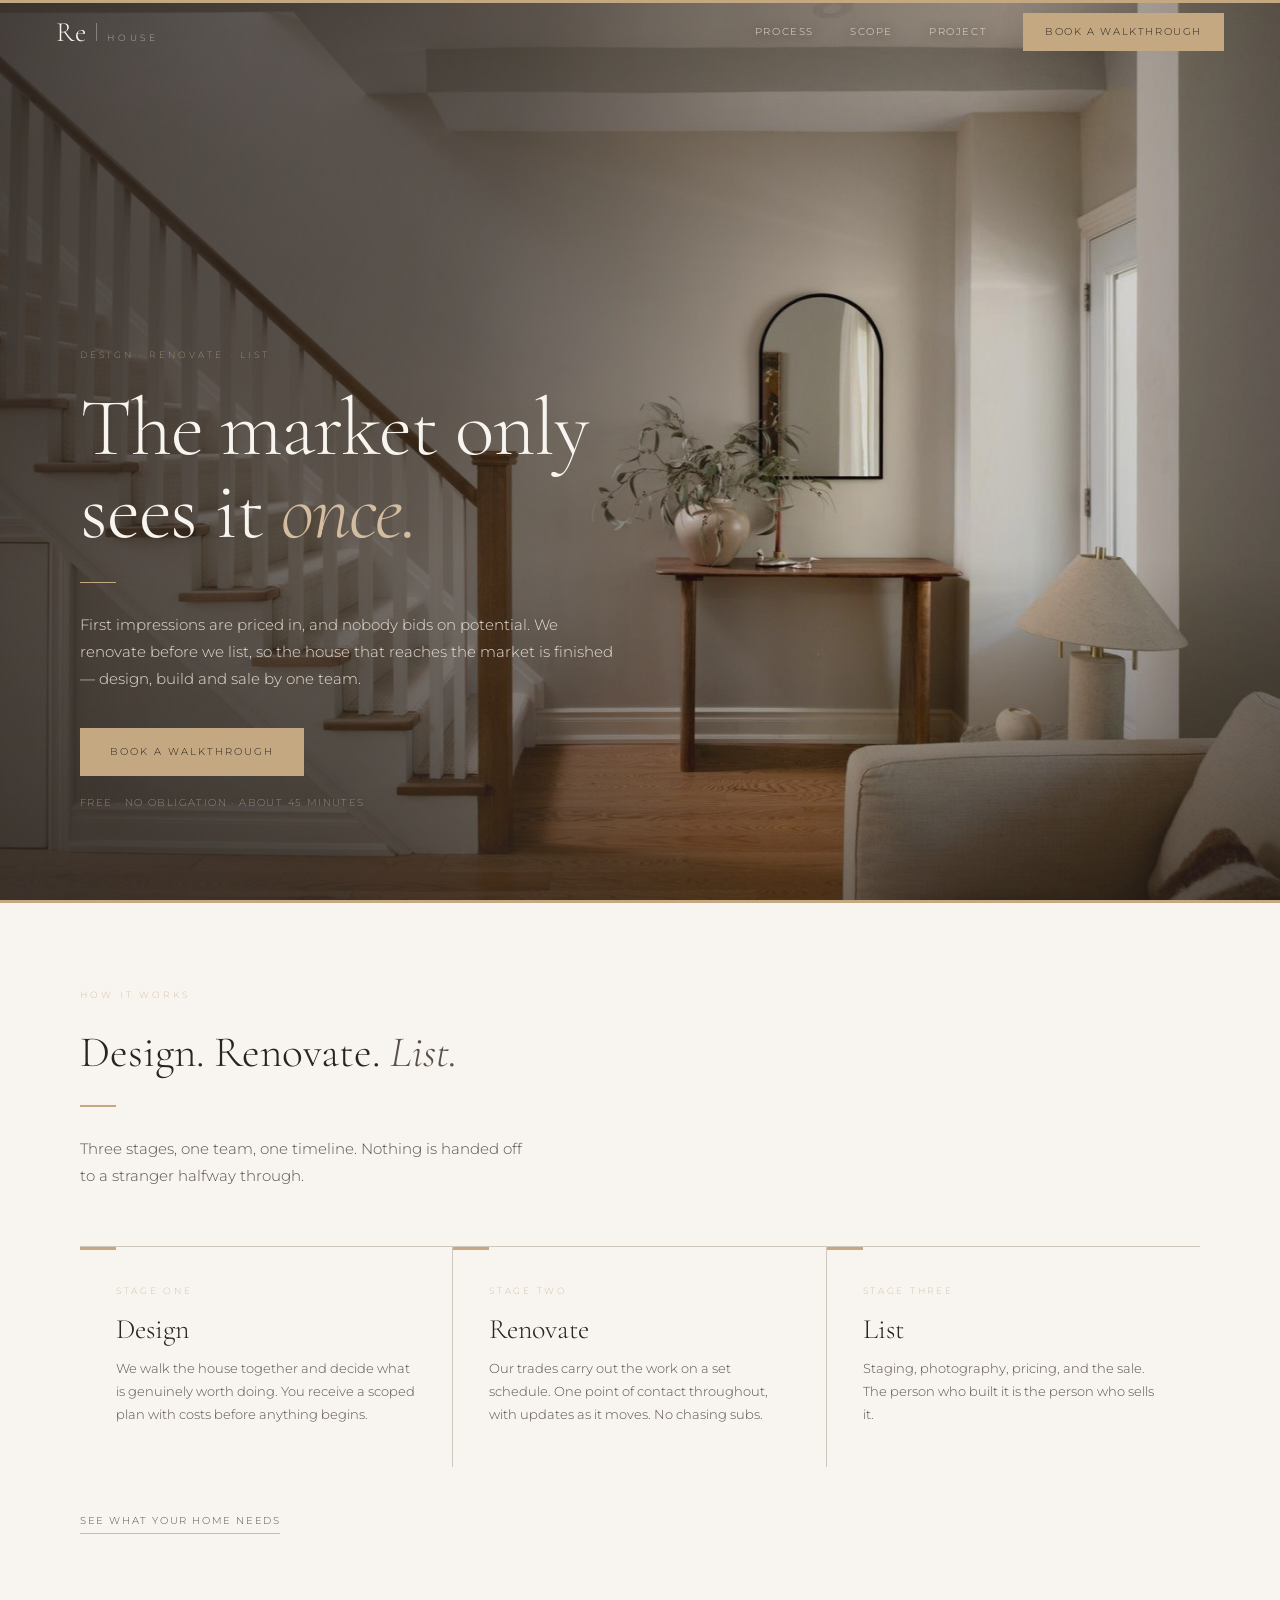
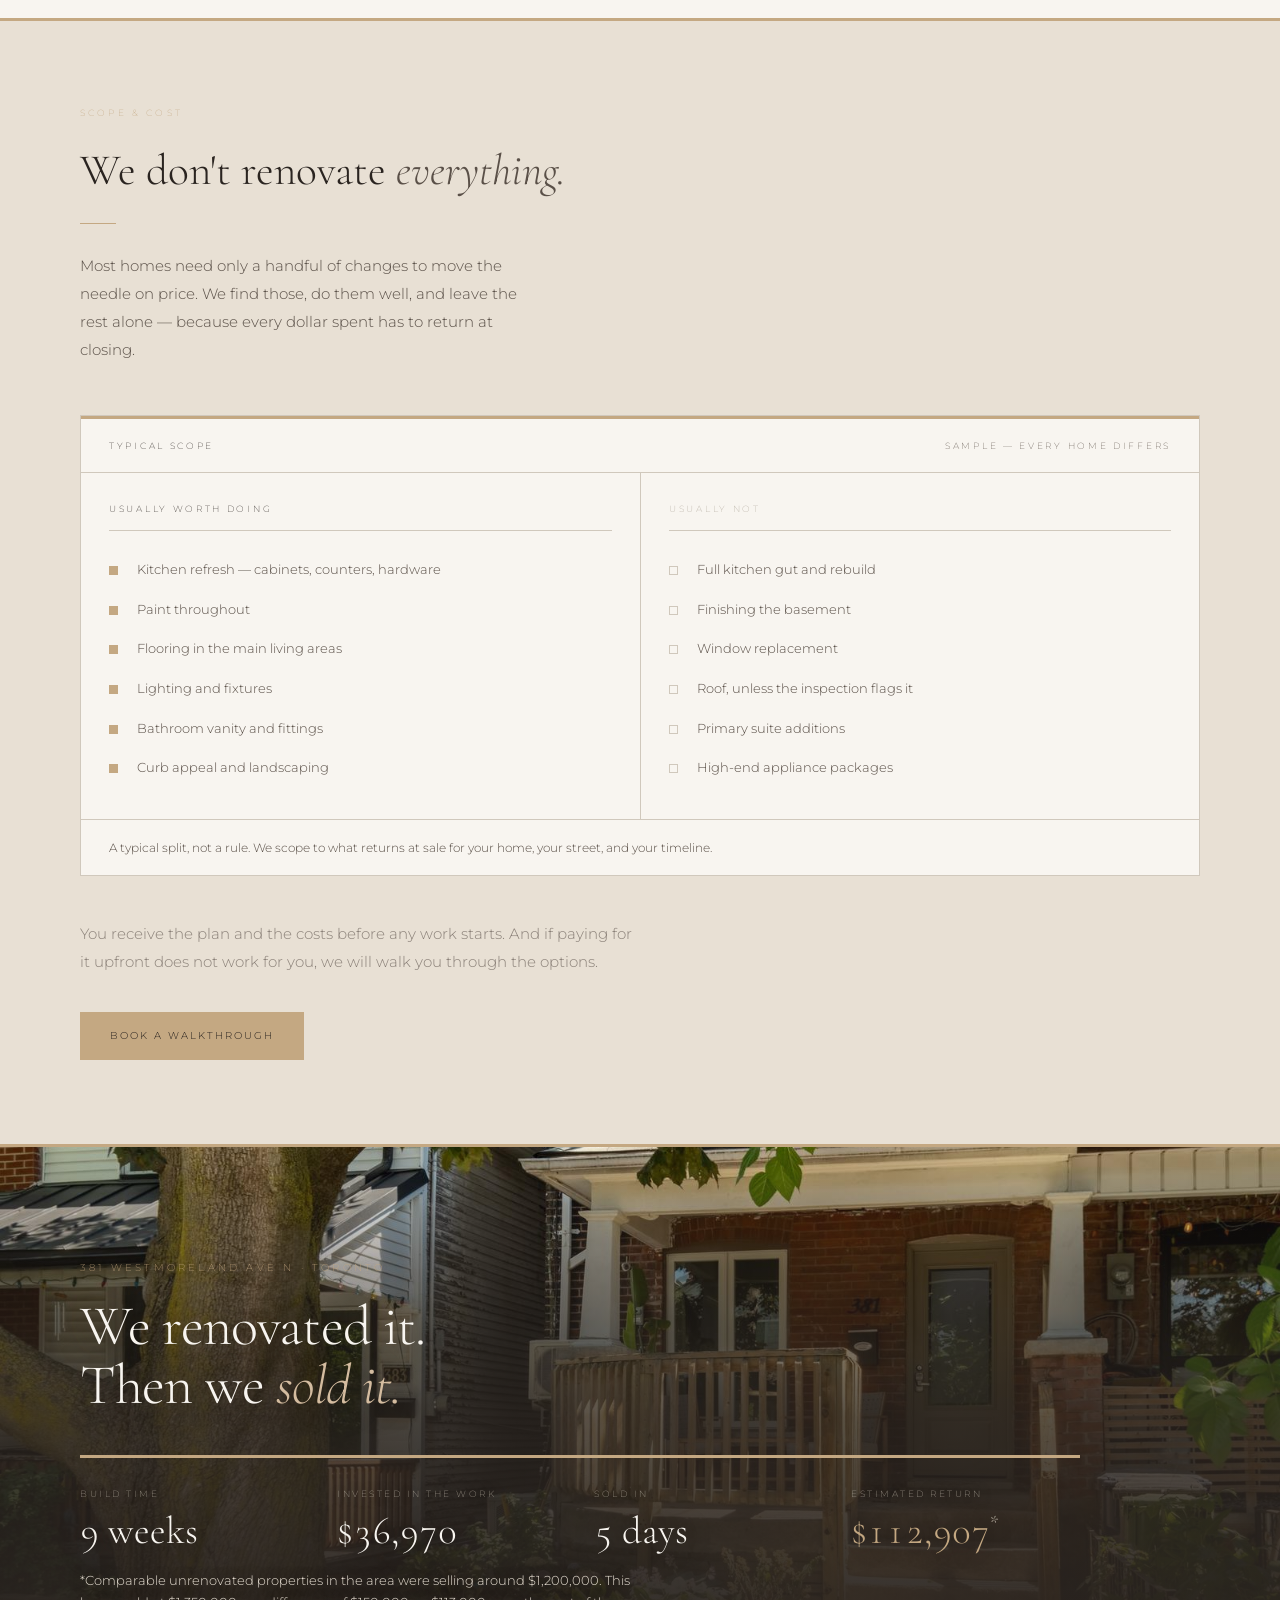
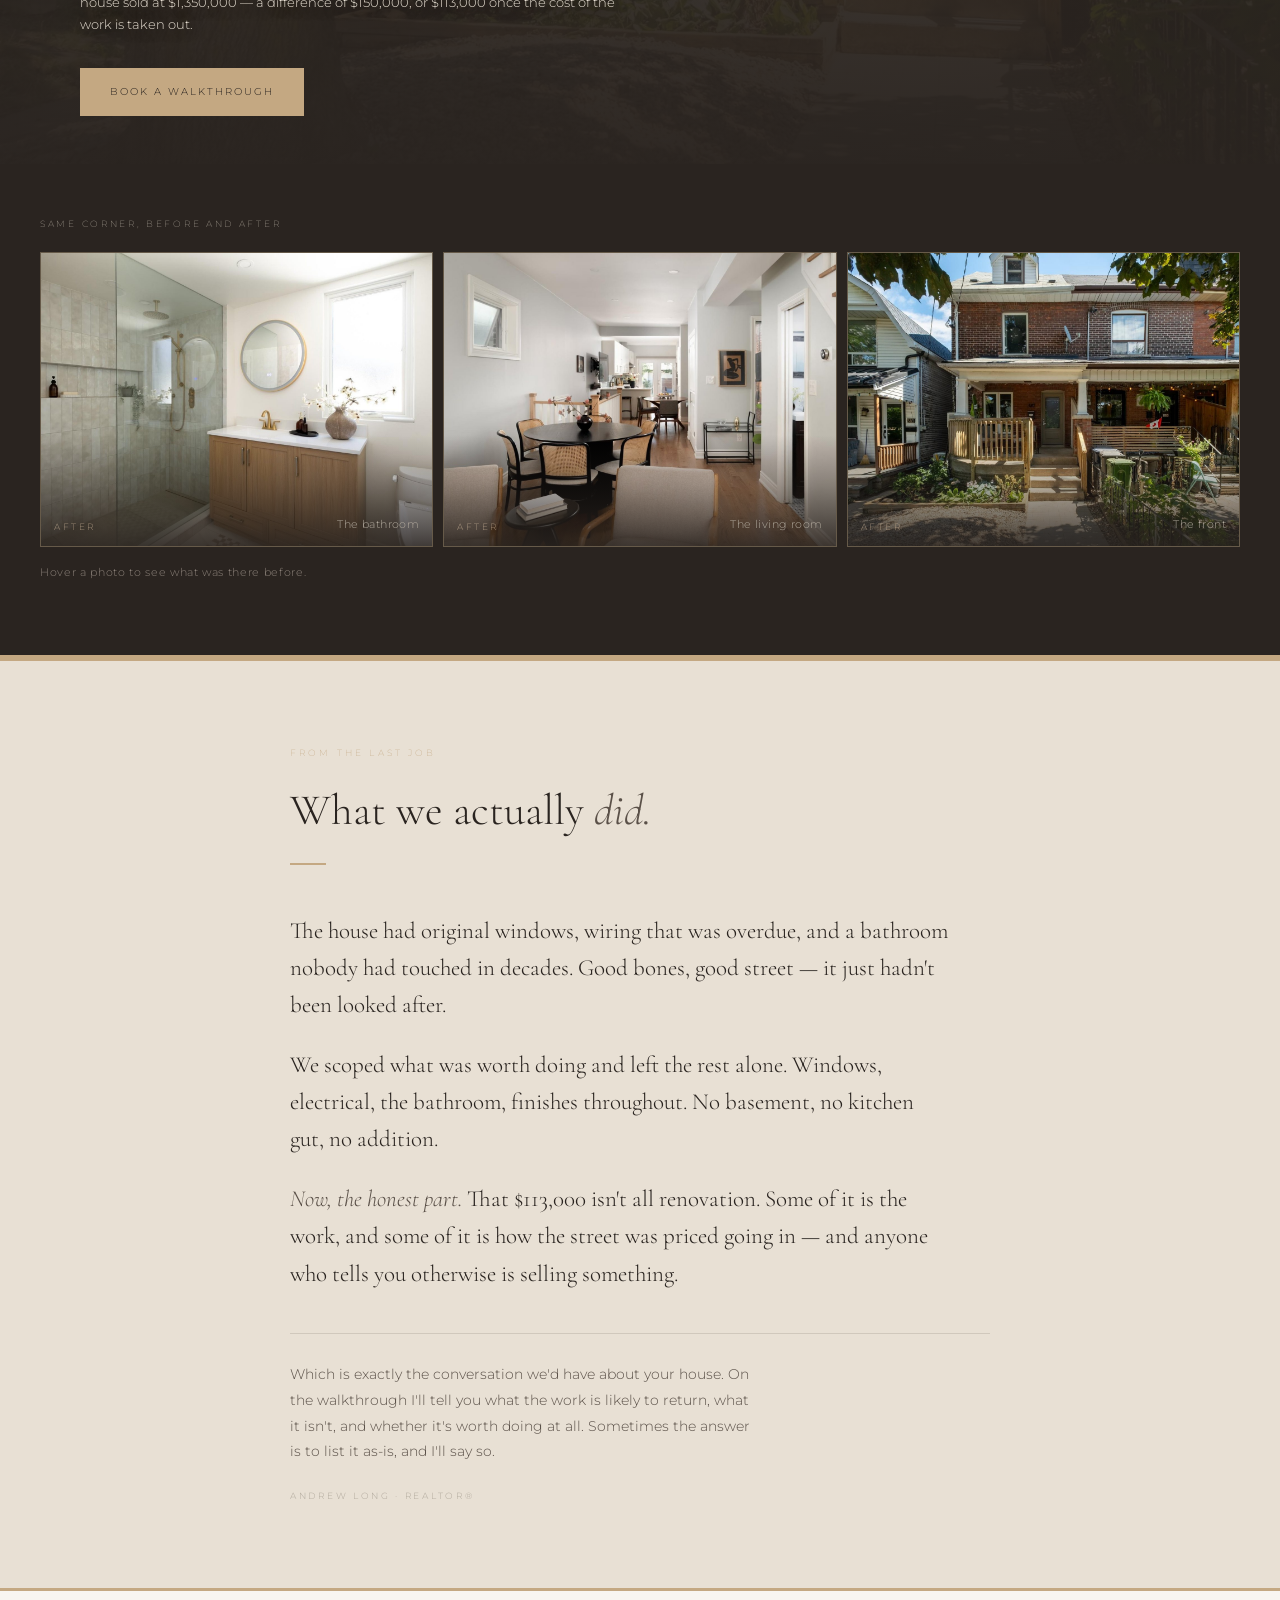
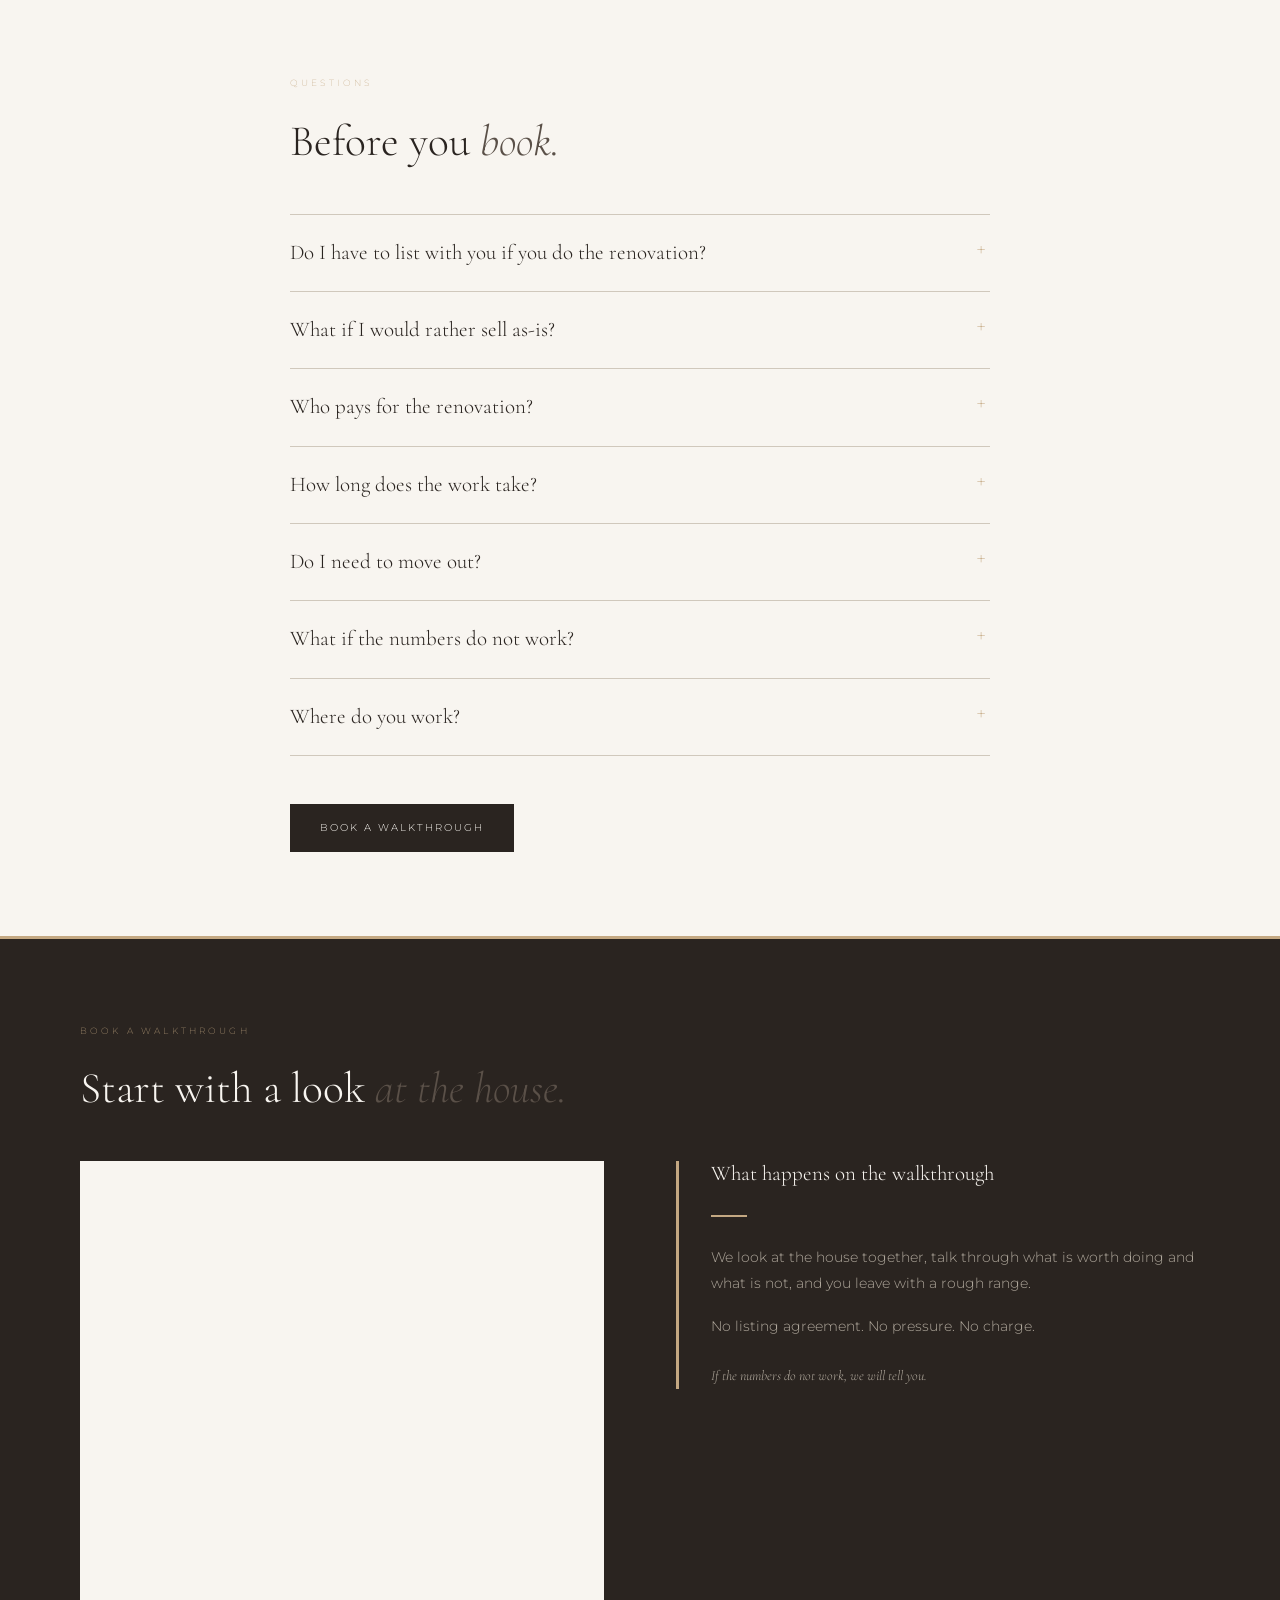
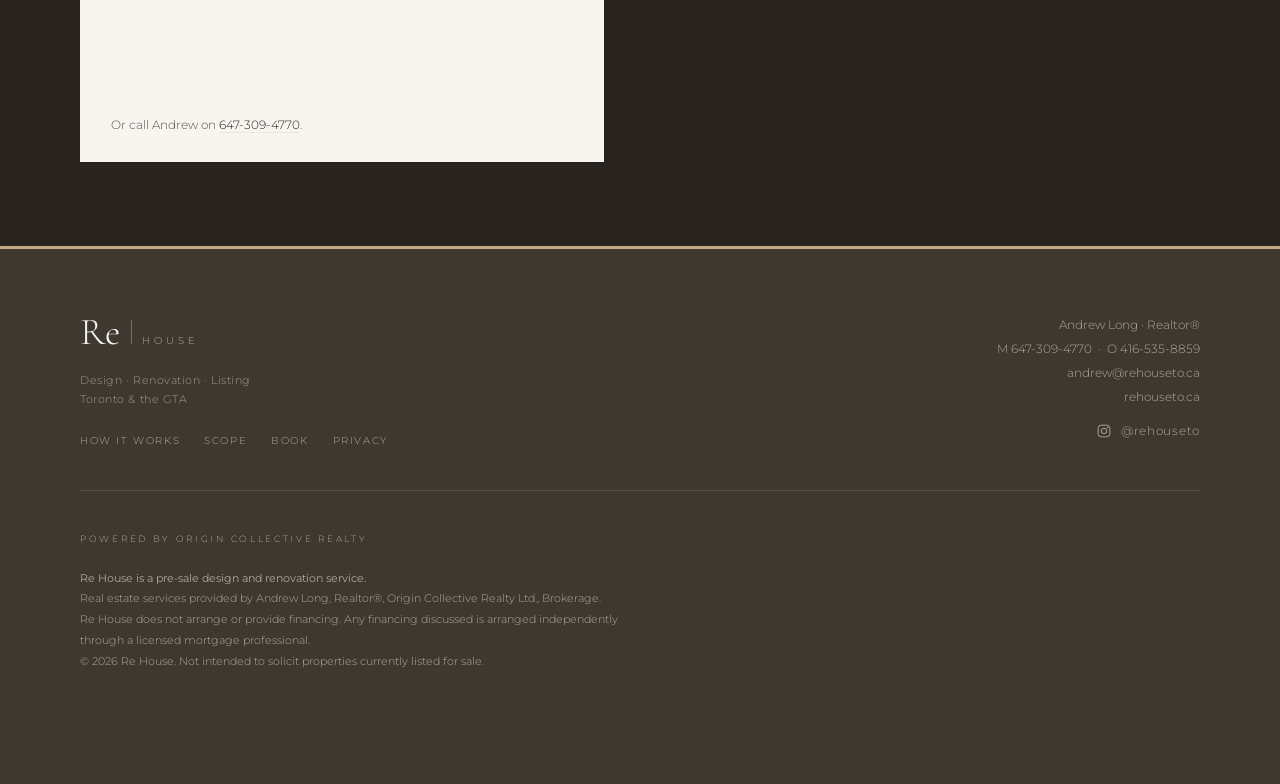
==== commit f8364fb7: "Embed the Tally form on the page instead of opening it in a new tab The booking section collected na" ====
--- a/index.html
+++ b/index.html
@@ -382,10 +382,9 @@
   <!-- ============================================================
        BOOKING
        --------------------------------------------------------------
-       A real form, but there is no server behind a GitHub Pages site.
-       So on submit main.js carries the answers to whichever channel is
-       configured in js/config.js: the Tally form pre-filled, or a
-       pre-written email to Andrew. Nobody retypes anything.
+       The Tally form is embedded here so people submit on this page.
+       js/config.js holds the form ID. With none set, the email fallback
+       form still works.
        ============================================================ -->
   <section class="band band--black" id="book">
     <div class="wrap reveal">
@@ -394,52 +393,51 @@
 
       <div class="booking__grid">
 
-        <!-- The visible enquiry form. It has no server behind it — this is a
-             static site — so main.js takes the answers and either opens the
-             Tally form pre-filled, or falls back to a pre-written email.
-             Either way nothing is typed twice. -->
-        <form class="enquiry" data-enquiry-form novalidate>
-          <div class="field">
-            <label for="f-name">Name</label>
-            <input id="f-name" name="name" type="text" autocomplete="name" required>
+        <div class="enquiry" data-enquiry-panel>
+          <div class="tally-slot" data-tally-slot hidden>
+            <iframe loading="lazy" width="100%" height="520" title="Book a walkthrough"></iframe>
           </div>
-          <div class="field">
-            <label for="f-email">Email</label>
-            <input id="f-email" name="email" type="email" autocomplete="email" required>
-          </div>
-          <div class="field">
-            <label for="f-phone">Phone</label>
-            <input id="f-phone" name="phone" type="tel" autocomplete="tel">
-          </div>
-          <div class="field">
-            <label for="f-address">Property address</label>
-            <input id="f-address" name="address" type="text" autocomplete="street-address" required>
-          </div>
-          <div class="field">
-            <label for="f-timeline">When are you looking to sell?</label>
-            <!-- These four strings must match the Tally answer options EXACTLY,
-                 character for character — that is how the pre-fill finds them.
-                 Plain hyphens and no apostrophes on purpose: curly quotes and
-                 en-dashes survive a URL badly. Change one, change both. -->
-            <select id="f-timeline" name="timeline">
-              <option value="">Choose one</option>
-              <option>As soon as it is ready</option>
-              <option>In the next 3-6 months</option>
-              <option>In the next 6-12 months</option>
-              <option>Just exploring</option>
-            </select>
-          </div>
-
-          <p class="field__error" data-enquiry-error hidden>Please add your name, email and the property address.</p>
-
-          <button class="btn" type="submit" data-contact-button>Book a walkthrough</button>
-          <p class="btn-note">Replies within one business day</p>
+
+          <!-- Shown only when no Tally form ID is set in js/config.js -->
+          <form class="enquiry__fallback" data-enquiry-form novalidate>
+            <div class="field">
+              <label for="f-name">Name</label>
+              <input id="f-name" name="name" type="text" autocomplete="name" required>
+            </div>
+            <div class="field">
+              <label for="f-email">Email</label>
+              <input id="f-email" name="email" type="email" autocomplete="email" required>
+            </div>
+            <div class="field">
+              <label for="f-phone">Phone</label>
+              <input id="f-phone" name="phone" type="tel" autocomplete="tel">
+            </div>
+            <div class="field">
+              <label for="f-address">Property address</label>
+              <input id="f-address" name="address" type="text" autocomplete="street-address" required>
+            </div>
+            <div class="field">
+              <label for="f-timeline">When are you looking to sell?</label>
+              <select id="f-timeline" name="timeline">
+                <option value="">Choose one</option>
+                <option>As soon as it is ready</option>
+                <option>In the next 3-6 months</option>
+                <option>In the next 6-12 months</option>
+                <option>Just exploring</option>
+              </select>
+            </div>
+
+            <p class="field__error" data-enquiry-error hidden>Please add your name, email and the property address.</p>
+
+            <button class="btn" type="submit" data-contact-button>Book a walkthrough</button>
+            <p class="btn-note">Replies within one business day</p>
+          </form>
 
           <p class="enquiry__alt">
             <span data-booking-link-wrap hidden>Prefer to pick a time? <a href="#" data-booking-link>Book directly</a><br></span>
             Or call Andrew on <a href="tel:+16473094770">647-309-4770</a>.
           </p>
-        </form>
+        </div>
 
         <div class="walkthrough">
           <h3>What happens on the walkthrough</h3>
--- a/css/style.css
+++ b/css/style.css
@@ -1042,6 +1042,26 @@
   padding: 2.5rem 2.25rem;
 }
 
+/* Tally sits on bone so its default type stays readable on the black band */
+.enquiry.is-tally-live {
+  background: var(--bone);
+  border-color: var(--bone);
+  padding: 0.5rem 0.35rem 1.5rem;
+}
+
+.tally-slot iframe {
+  display: block;
+  width: 100%;
+  min-height: 480px;
+  border: 0;
+}
+
+.enquiry.is-tally-live .enquiry__alt {
+  color: var(--charcoal);
+  padding: 0 1.5rem;
+}
+.enquiry.is-tally-live .enquiry__alt a { color: var(--black); }
+
 .field { margin-bottom: 1.25rem; }
 
 .field label {
--- a/css/responsive.css
+++ b/css/responsive.css
@@ -103,6 +103,7 @@
   .faq__answer { padding-right: 1.25rem; }
   .booking__grid { grid-template-columns: 1fr; gap: 3rem; }
   .enquiry { padding: 2rem 1.5rem; }
+  .enquiry.is-tally-live { padding: 0.35rem 0.15rem 1.25rem; }
 
   /* ---- Footer ---- */
   .footer__contact { text-align: left; }
